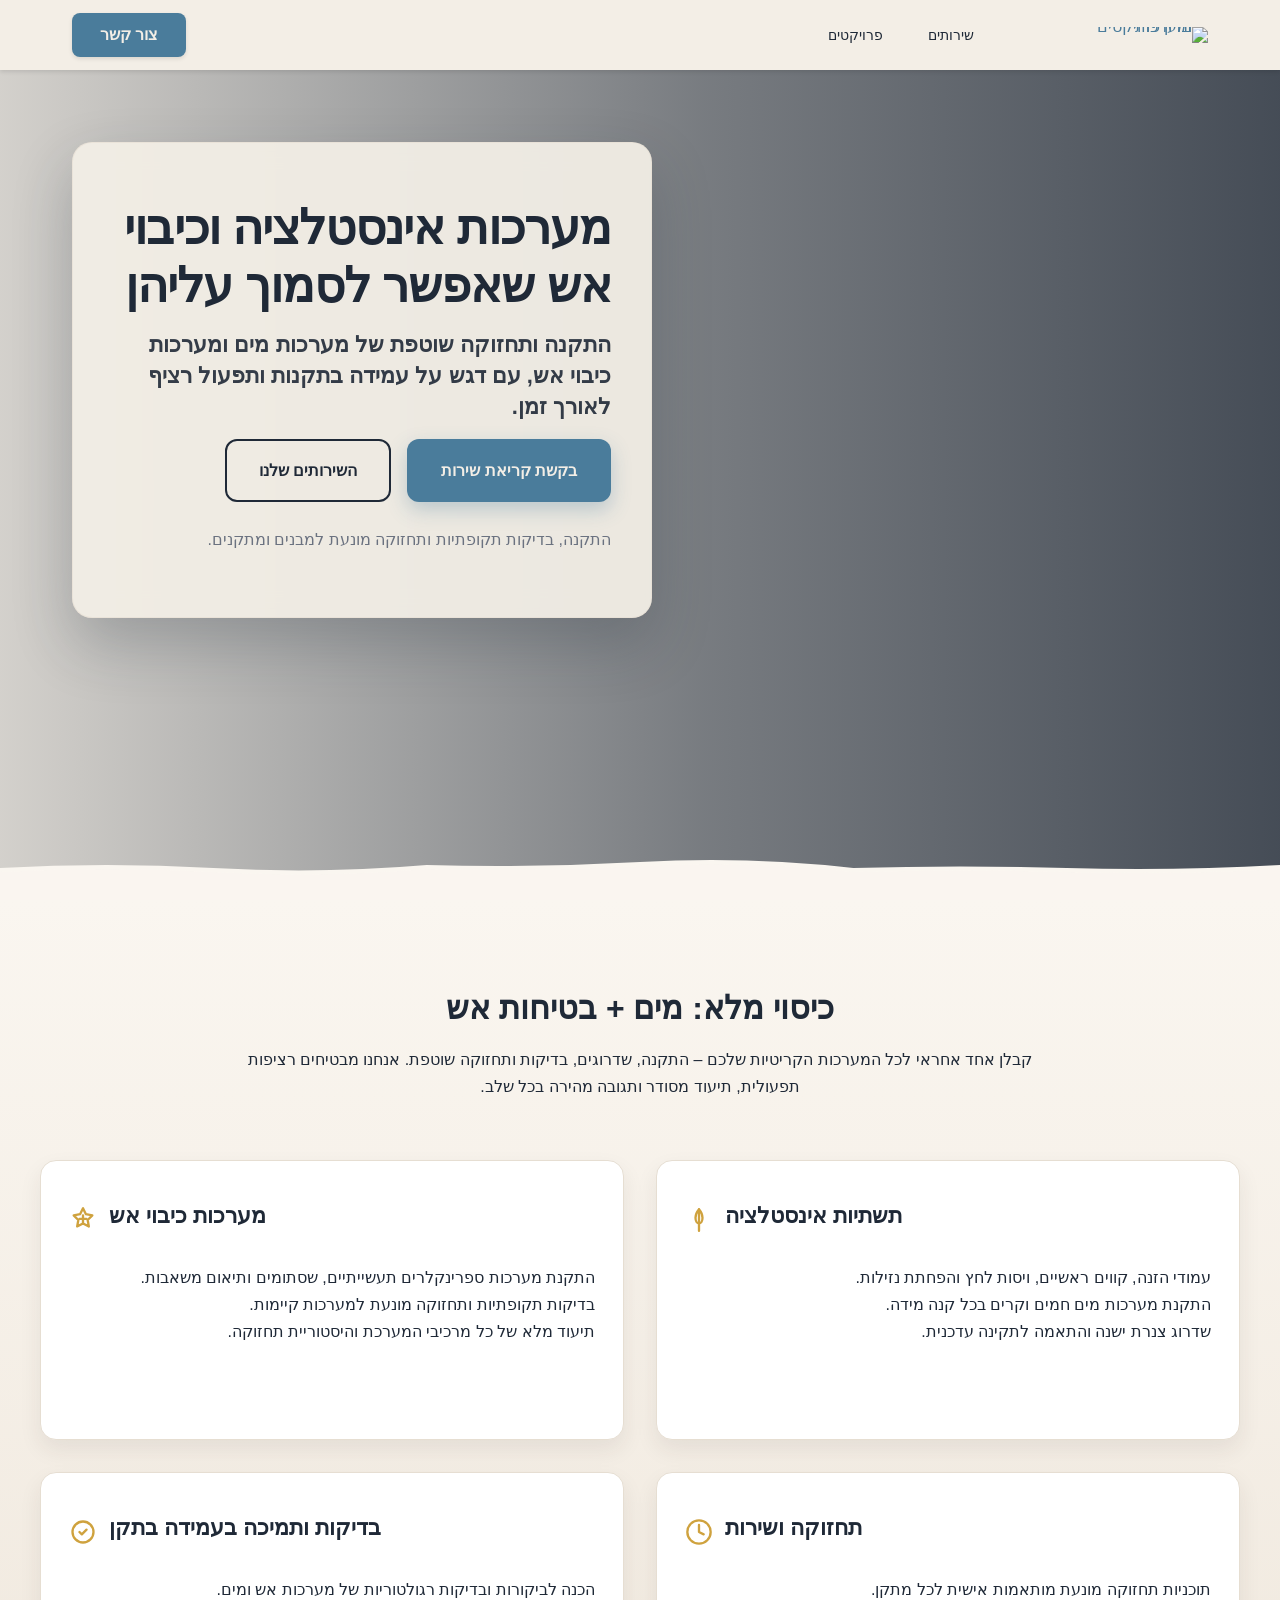
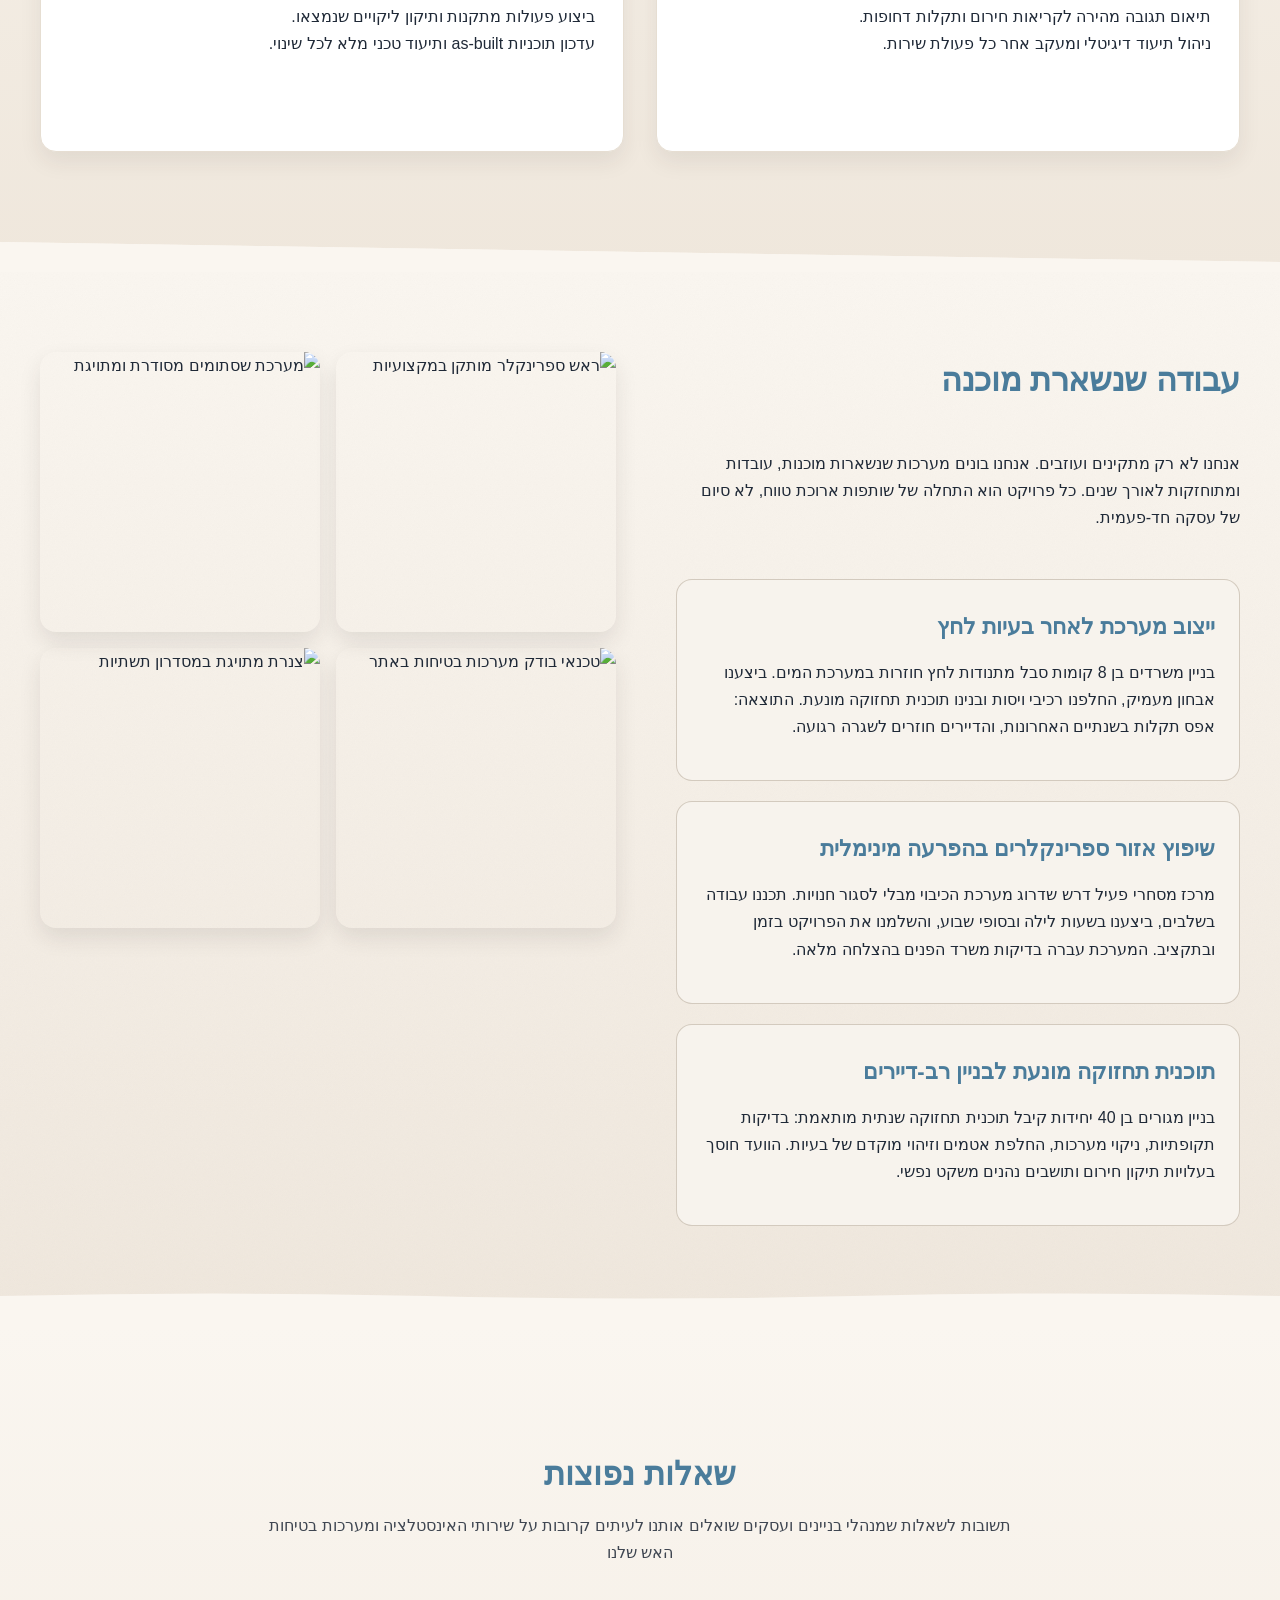
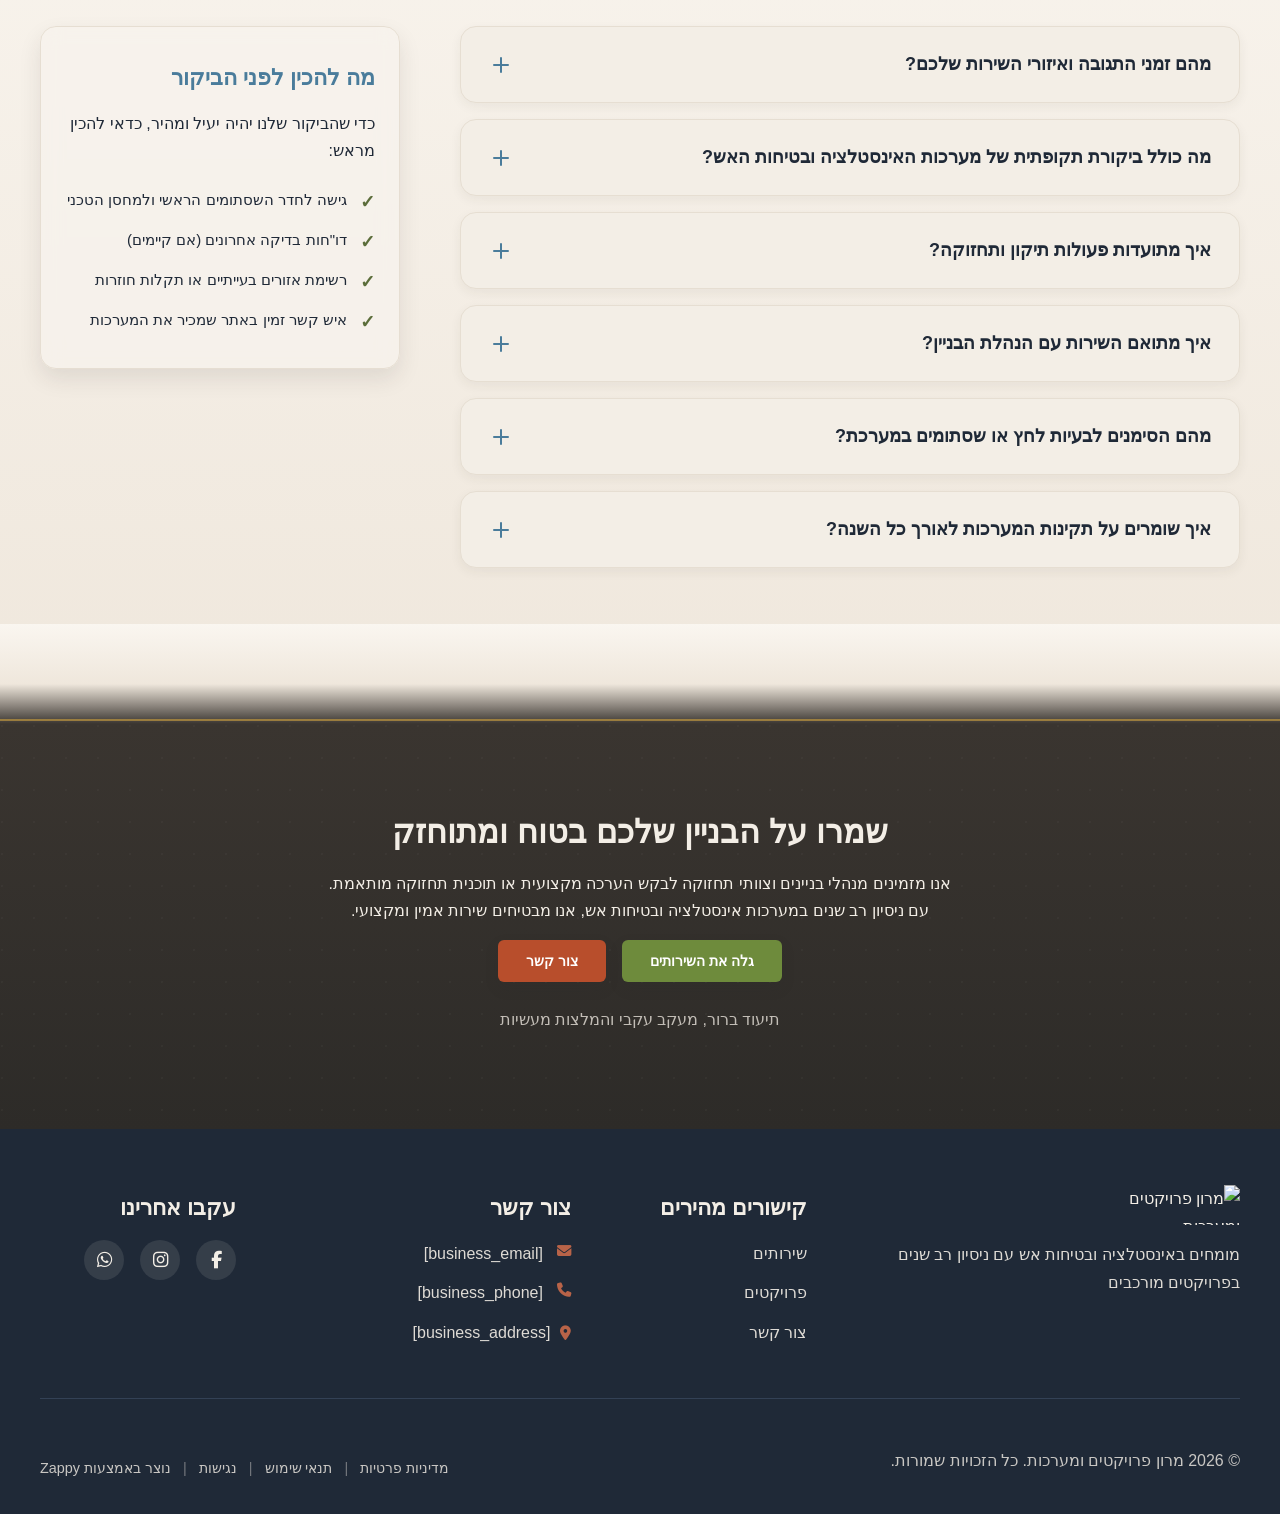
==== index.html @ 121f0a26 "Background sync: Progressive GitHub Sync" ====
<!DOCTYPE html>
<html lang="he" dir="rtl">
<head>
    <meta charset="UTF-8">
    <meta name="viewport" content="width=device-width, initial-scale=1.0">
    <meta name="robots" content="index, follow">
    <title>מערכות כיבוי אש למפעלים מתקדמות — מרון פרויקטים ומערכות</title>
    <meta name="description" content="התקנה ותחזוקה של מערכות כיבוי אש תעשייתיות ואינסטלציה מקצועית למפעלים ועסקים. פתרונות בטיחות אש מותאמים אישית עם ניסיון רב שנים בתשתיות קריטיות.">
    <meta name="keywords" content="מערכות כיבוי אש למפעלים, אינסטלציה תעשייתית ישראל, מערכות כיבוי אש, התקנת ספרינקלרים, בטיחות אש תעשייתית">
    
    <!-- Zappy Analytics -->
<script>
(function() {
  'use strict';
  
  // Configuration
  var config = {
    websiteId: '8b974622-8b8c-4fd1-a0ab-9fc183e38a20',
    apiUrl: 'https://api.zappy5.com/api/analytics/track',
    sessionDuration: 30 * 60 * 1000, // 30 minutes
    visitorDuration: 30 * 24 * 60 * 60 * 1000, // 30 days
    trackPageViews: true,
    trackClicks: true,
    trackFormSubmissions: true
  };
  
  // Generate or retrieve persistent visitor ID (30 days)
  function getVisitorId() {
    var visitorKey = 'zappy_visitor_' + config.websiteId;
    var visitor = null;
    
    try {
      visitor = localStorage.getItem(visitorKey);
      if (visitor) {
        var visitorData = JSON.parse(visitor);
        var now = Date.now();
        
        // Check if visitor ID is still valid (30 days)
        if (now - visitorData.created < config.visitorDuration) {
          // Update last seen timestamp
          visitorData.lastSeen = now;
          localStorage.setItem(visitorKey, JSON.stringify(visitorData));
          return visitorData.id;
        }
      }
    } catch (e) {
      console.warn('Zappy Analytics: LocalStorage not available');
    }
    
    // Generate new visitor ID
    var newVisitorId = 'zv_' + Date.now() + '_' + Math.random().toString(36).substr(2, 9);
    
    try {
      localStorage.setItem(visitorKey, JSON.stringify({
        id: newVisitorId,
        created: Date.now(),
        lastSeen: Date.now()
      }));
    } catch (e) {
      // Continue without local storage
    }
    
    return newVisitorId;
  }
  
  // Generate or retrieve session ID (30 minutes)
  function getSessionId() {
    var sessionKey = 'zappy_session_' + config.websiteId;
    var session = null;
    
    try {
      session = sessionStorage.getItem(sessionKey);
      if (session) {
        var sessionData = JSON.parse(session);
        var now = Date.now();
        
        // Check if session is still valid
        if (now - sessionData.timestamp < config.sessionDuration) {
          // Update timestamp
          sessionData.timestamp = now;
          sessionStorage.setItem(sessionKey, JSON.stringify(sessionData));
          return sessionData.id;
        }
      }
    } catch (e) {
      console.warn('Zappy Analytics: SessionStorage not available');
    }
    
    // Generate new session ID
    var newSessionId = 'zs_' + Date.now() + '_' + Math.random().toString(36).substr(2, 9);
    
    try {
      sessionStorage.setItem(sessionKey, JSON.stringify({
        id: newSessionId,
        timestamp: Date.now()
      }));
    } catch (e) {
      // Continue without session storage
    }
    
    return newSessionId;
  }
  
  var visitorId = getVisitorId();
  var sessionId = getSessionId();
  
  // Track an event
  function trackEvent(eventType, data) {
    data = data || {};
    
    var eventData = {
      website_id: config.websiteId,
      event_type: eventType,
      page_path: window.location.pathname,
      referrer: document.referrer || 'direct',
      visitor_id: visitorId,
      session_id: sessionId,
      metadata: data
    };
    
    // Use sendBeacon if available (better for page unload events)
    if (navigator.sendBeacon) {
      var blob = new Blob([JSON.stringify(eventData)], { type: 'application/json' });
      navigator.sendBeacon(config.apiUrl, blob);
    } else {
      // Fallback to fetch
      fetch(config.apiUrl, {
        method: 'POST',
        headers: {
          'Content-Type': 'application/json'
        },
        body: JSON.stringify(eventData),
        keepalive: true
      }).catch(function(error) {
        console.warn('Zappy Analytics: Failed to track event', error);
      });
    }
  }
  
  // Track page view
  if (config.trackPageViews) {
    trackEvent('pageview', {
      title: document.title,
      url: window.location.href
    });
  }
  
  // Track clicks on important elements
  if (config.trackClicks) {
    document.addEventListener('click', function(e) {
      var target = e.target;
      
      // Track button clicks (counted as actions)
      if (target.tagName === 'BUTTON' || target.closest('button')) {
        var button = target.tagName === 'BUTTON' ? target : target.closest('button');
        trackEvent('click', {
          element: 'button',
          text: button.textContent.trim().substring(0, 100),
          id: button.id || null,
          class: button.className || null
        });
      }
      
      // Track link clicks (navigation - not counted as actions)
      else if (target.tagName === 'A' || target.closest('a')) {
        var link = target.tagName === 'A' ? target : target.closest('a');
        trackEvent('navigation', {
          element: 'link',
          text: link.textContent.trim().substring(0, 100),
          href: link.href,
          external: link.hostname !== window.location.hostname
        });
      }
    }, true);
  }
  
  // Track form submissions
  if (config.trackFormSubmissions) {
    document.addEventListener('submit', function(e) {
      var form = e.target;
      
      trackEvent('form_submit', {
        form_id: form.id || null,
        form_name: form.name || null,
        form_action: form.action || null,
        form_method: form.method || 'GET'
      });
    }, true);
  }
  
  // Track time on page (send on page unload)
  var pageLoadTime = Date.now();
  
  window.addEventListener('beforeunload', function() {
    var timeOnPage = Math.floor((Date.now() - pageLoadTime) / 1000); // in seconds
    
    trackEvent('page_unload', {
      time_on_page: timeOnPage,
      page_path: window.location.pathname
    });
  });
  
  // Expose tracking function globally for custom events
  window.zappyAnalytics = {
    track: trackEvent,
    getVisitorId: function() { return visitorId; },
    getSessionId: function() { return sessionId; }
  };
  
})();
</script>
<!-- End Zappy Analytics -->
    <meta property="og:title" content="מערכות כיבוי אש למפעלים מתקדמות — מרון פרויקטים ומערכות">
  <meta property="og:description" content="התקנה ותחזוקה של מערכות כיבוי אש תעשייתיות ואינסטלציה מקצועית למפעלים ועסקים. פתרונות בטיחות אש מותאמים אישית עם ניסיון רב שנים בתשתיות קריטיות.">
  <meta property="og:type" content="website">
  <meta property="og:locale" content="he_IL">
  
  <meta name="twitter:card" content="summary_large_image">
  <meta name="twitter:title" content="מערכות כיבוי אש למפעלים מתקדמות — מרון פרויקטים ומערכות">
  <meta name="twitter:description" content="התקנה ותחזוקה של מערכות כיבוי אש תעשייתיות ואינסטלציה מקצועית למפעלים ועסקים. פתרונות בטיחות אש מותאמים אישית עם ניסיון רב שנים בתשתיות קריטיות.">
  
  <link rel="stylesheet" href="https://cdnjs.cloudflare.com/ajax/libs/font-awesome/6.4.0/css/all.min.css">

    <!-- Favicons -->
    <link rel="icon" type="image/x-icon" href="/assets/favicon.ico">
    <link rel="icon" type="image/png" sizes="16x16" href="/assets/favicon-16x16.png">
    <link rel="icon" type="image/png" sizes="32x32" href="/assets/favicon-32x32.png">
    <link rel="icon" type="image/png" sizes="48x48" href="/assets/favicon-48x48.png">
    <link rel="icon" type="image/png" sizes="192x192" href="/assets/favicon-192x192.png">
    <link rel="icon" type="image/png" sizes="512x512" href="/assets/favicon-512x512.png">
    <link rel="apple-touch-icon" href="/assets/apple-touch-icon.png">
    <!-- Cookie Consent -->
    <link rel="stylesheet" href="https://cdn.jsdelivr.net/npm/vanilla-cookieconsent@3/dist/cookieconsent.css">
    <script src="https://cdn.jsdelivr.net/npm/vanilla-cookieconsent@3/dist/cookieconsent.umd.js"></script>
    <!-- Mickidum Accessibility Toolbar -->
    <script src="https://cdn.jsdelivr.net/gh/mickidum/acc_toolbar/acctoolbar/acctoolbar.min.js"></script>
    <link rel="stylesheet" href="/styles.css">

    <style id="zappy-dropdown-submenu-styles">
      /* ========== DESKTOP DROPDOWN SUBMENU STYLES ========== */
      /* Base styles for dropdown submenus - parent must be positioned */
      .nav-menu li:has(.sub-menu), nav li:has(.sub-menu), .navbar li:has(.sub-menu), #navMenu li:has(.sub-menu) { position: relative; }
      /* Submenu base - hidden by default */
      .nav-menu .sub-menu, nav .sub-menu, .navbar .sub-menu, #navMenu .sub-menu { display: block !important; position: absolute !important; top: 100%; left: 0; min-width: 220px; background: white; border-radius: 8px; box-shadow: 0 8px 25px rgba(0,0,0,0.15); padding: 8px 0; opacity: 0; visibility: hidden; transform: translateY(10px); transition: all 0.3s ease; z-index: 1000; list-style: none; pointer-events: none; }
      /* CRITICAL: Desktop hover styles to show dropdown */
      .nav-menu li:hover > .sub-menu, nav li:hover > .sub-menu, .navbar li:hover > .sub-menu, #navMenu li:hover > .sub-menu { opacity: 1 !important; visibility: visible !important; transform: translateY(0) !important; pointer-events: auto !important; }
      /* Submenu item styling */
      .sub-menu li { list-style: none; margin: 0; padding: 0; }
      .sub-menu a { display: block !important; padding: 10px 16px !important; color: #333 !important; font-weight: 500; text-decoration: none; white-space: nowrap; transition: background-color 0.2s; }
      .sub-menu a:hover { background-color: #f5f5f5; }
      /* RTL (Hebrew/Arabic) dropdown positioning */
      [dir="rtl"] .nav-menu .sub-menu, [dir="rtl"] nav .sub-menu, [dir="rtl"] .navbar .sub-menu, html[lang="he"] .nav-menu .sub-menu, html[lang="he"] nav .sub-menu, html[lang="he"] .navbar .sub-menu, html[lang="ar"] .nav-menu .sub-menu, html[lang="ar"] nav .sub-menu, html[lang="ar"] .navbar .sub-menu { left: auto !important; right: 0 !important; }
      /* Hide empty dropdown menus */
      .sub-menu:empty, .sub-menu:not(:has(li:not(.zappy-hidden-menu-item))), .sub-menu:not(:has(li)) { display: none !important; opacity: 0 !important; visibility: hidden !important; pointer-events: none !important; }
      /* Desktop: show submenu on Menu Group hover */
      li:has(.menu-group-title):hover > .sub-menu { opacity: 1 !important; visibility: visible !important; transform: translateY(0) !important; pointer-events: auto !important; }
      /* Menu Group title styling */
      .nav-menu > li > .menu-group-title, #navMenu > li > .menu-group-title { display: inline-block; padding: 0.5rem 1rem; cursor: default; user-select: none; }
      
      /* ========== MOBILE SUBMENU STYLES ========== */
      @media (max-width: 768px) {
        .nav-menu .sub-menu, nav .sub-menu, .navbar .sub-menu, #navMenu .sub-menu { position: static !important; transform: none !important; box-shadow: none !important; background: transparent !important; max-height: 0; overflow: hidden; opacity: 0; visibility: hidden; transition: max-height 0.3s ease, opacity 0.3s ease; padding: 0 !important; border-radius: 0 !important; }
        .sub-menu.mobile-expanded { max-height: 500px !important; opacity: 1 !important; visibility: visible !important; padding: 8px 0 8px 16px !important; }
        [dir="rtl"] .sub-menu.mobile-expanded, html[lang="he"] .sub-menu.mobile-expanded { padding: 8px 16px 8px 0 !important; }
        /* Disable hover behavior on mobile */
        .nav-menu li:hover > .sub-menu, nav li:hover > .sub-menu, .navbar li:hover > .sub-menu, #navMenu li:hover > .sub-menu { opacity: 0; visibility: hidden; pointer-events: none; }
        .nav-menu li > .sub-menu.mobile-expanded, nav li > .sub-menu.mobile-expanded, .navbar li > .sub-menu.mobile-expanded, #navMenu li > .sub-menu.mobile-expanded { opacity: 1 !important; visibility: visible !important; pointer-events: auto !important; }
        .nav-menu li:has(.sub-menu), nav li:has(.sub-menu), .navbar li:has(.sub-menu), #navMenu li:has(.sub-menu) { display: flex !important; flex-wrap: wrap !important; align-items: center !important; position: relative !important; min-height: 44px !important; }
        .nav-menu li:has(.sub-menu) > a, nav li:has(.sub-menu) > a, .navbar li:has(.sub-menu) > a, #navMenu li:has(.sub-menu) > a { flex: 1 !important; min-width: 0 !important; }
        .nav-menu li:has(.sub-menu) > .menu-group-title, nav li:has(.sub-menu) > .menu-group-title, .navbar li:has(.sub-menu) > .menu-group-title, #navMenu li:has(.sub-menu) > .menu-group-title { flex: 1 !important; min-width: 0 !important; padding: 0 !important; line-height: inherit !important; }
        .nav-menu li:has(.sub-menu) > .sub-menu, nav li:has(.sub-menu) > .sub-menu, .navbar li:has(.sub-menu) > .sub-menu, #navMenu li:has(.sub-menu) > .sub-menu { flex-basis: 100% !important; width: 100% !important; }
        .nav-menu li:has(.sub-menu) > a [class*="chevron"], .nav-menu li:has(.sub-menu) > a [class*="arrow"], .nav-menu li:has(.sub-menu) > a .fa-chevron-down, .nav-menu li:has(.sub-menu) > a .fa-angle-down, nav li:has(.sub-menu) > a [class*="chevron"], nav li:has(.sub-menu) > a [class*="arrow"], #navMenu li:has(.sub-menu) > a [class*="chevron"], #navMenu li:has(.sub-menu) > a [class*="arrow"] { display: none !important; visibility: hidden !important; }
        .mobile-submenu-toggle { display: flex !important; align-items: center !important; justify-content: center !important; width: 44px !important; height: auto !important; background: transparent !important; border: none !important; cursor: pointer !important; color: var(--text-dark) !important; position: static !important; flex-shrink: 0 !important; align-self: stretch !important; z-index: 2 !important; padding: 0 !important; margin: 0 !important; }
        .mobile-submenu-toggle::after { content: '' !important; width: 0 !important; height: 0 !important; border-left: 6px solid transparent !important; border-right: 6px solid transparent !important; border-top: 7px solid currentColor !important; transition: transform 0.3s ease !important; }
        .mobile-submenu-toggle.expanded::after { transform: rotate(180deg) !important; }
        .sub-menu a { padding: 10px 0 !important; display: block !important; color: var(--text-dark) !important; }
        .navbar .sub-menu li a, nav.navbar .sub-menu li a, .zappy-products-dropdown .sub-menu a { color: var(--text-dark) !important; }
      }
      @media (min-width: 769px) { .mobile-submenu-toggle { display: none !important; } }
    </style>

    <style id="zappy-widget-visibility">
      #mic-access-tool-general-button, .mic-access-tool-general-button,
      #mic-init-access-tool .mic-access-tool-general-button, #mic-init-access-tool #mic-access-tool-general-button,
      ._access-icon, #mic-access-tool-box, .mic-access-tool-box,
      #mic-init-access-tool #mic-access-tool-box, div[id*="mic-access-tool-box"], ._access-menu {
        display: none !important; visibility: hidden !important; opacity: 0 !important; pointer-events: none !important;
      }
    </style>
</head>
<body>

  <nav class="navbar" dir="rtl">
  <button class="mobile-toggle" id="mobileToggle" aria-label="Menu">
    <svg class="hamburger-icon" width="24" height="24" viewbox="0 0 24 24" fill="none">
      <path d="M3 12h18M3 6h18M3 18h18" stroke="currentColor" stroke-width="2" stroke-linecap="round"></path>
    </svg>
    <svg class="close-icon" width="24" height="24" viewbox="0 0 24 24" fill="none" style="display:none;">
      <path d="M18 6L6 18M6 6l12 12" stroke="currentColor" stroke-width="2" stroke-linecap="round"></path>
    </svg>
  </button>
  
  <button class="phone-header-btn" aria-label="Call">
    <svg width="20" height="20" viewbox="0 0 24 24" fill="currentColor">
      <path d="M22 16.92v3a2 2 0 0 1-2.18 2 19.79 19.79 0 0 1-8.63-3.07 19.5 19.5 0 0 1-6-6 19.79 19.79 0 0 1-3.07-8.67A2 2 0 0 1 4.11 2h3a2 2 0 0 1 2 1.72 12.84 12.84 0 0 0 .7 2.81 2 2 0 0 1-.45 2.11L8.09 9.91a16 16 0 0 0 6 6l1.27-1.27a2 2 0 0 1 2.11-.45 12.84 12.84 0 0 0 2.81.7A2 2 0 0 1 22 16.92z"></path>
    </svg>
  </button>
  
  <div class="nav-container">
    <div class="nav-brand">
      <a href="/" class="logo-link">
        <img src="/assets/business-logo.webp" alt="מרון פרויקטים ומערכות" class="logo">
      </a>
    </div>
    
    <ul class="nav-menu" id="navMenu"><li><a href="/services">שירותים</a></li><li><a href="/projects">פרויקטים</a></li></ul>
    
    <div class="nav-cta-container">
      <a href="/contact" class="nav-cta-btn">צור קשר</a>
    </div>
  </div>
</nav>
  
  <main>
    <section class="index-hero-section" data-layout-spec="בית-hero" data-hero-type="fullscreen-scrim">
  <div class="index-hero-section__bg-wrapper">
    <img data-hero-bg="true" data-placeholder="index-hero-bg" data-context="Professional Israeli plumber or fire safety technician in work uniform inspecting a clean, modern sprinkler manifold valve assembly mounted on a wall in a well-lit building utility room. The technician is focused on checking the brass valves and pressure gauges. The environment is tidy with white walls, organized pipes, and warm ambient lighting. The scene conveys professionalism, safety compliance, and technical expertise in plumbing and fire suppression systems." width="1920" height="1080" src="/assets/site-index-hero-bg.webp" alt="טכנאי מערכות כיבוי אש בודק מערכת ספרינקלרים" class="index-hero-section__bg-image" data-preserve-bg="0">
  </div>
  <div class="index-hero-section__scrim" aria-hidden="true"></div>
  <div class="index-hero-section__content">
    <div class="index-hero-section__overlay-card">
      <h1 class="index-hero-section__headline">מערכות אינסטלציה וכיבוי אש שאפשר לסמוך עליהן</h1>
      <h3 class="index-hero-section__subtitle">התקנה ותחזוקה שוטפת של מערכות מים ומערכות כיבוי אש, עם דגש על עמידה בתקנות ותפעול רציף לאורך זמן.</h3>
      <div class="index-hero-section__cta-row">
        <a href="/contact" class="index-hero-section__btn index-hero-section__btn--primary">בקשת קריאת שירות</a>
        <a href="/services" class="index-hero-section__btn index-hero-section__btn--secondary">השירותים שלנו</a>
      </div>
      <p class="index-hero-section__trust-line">התקנה, בדיקות תקופתיות ותחזוקה מונעת למבנים ומתקנים.</p>
    </div>
  </div>
  <div class="index-hero-section__divider-wrapper">
    <svg data-no-icon-edit="true" aria-hidden="true" viewbox="0 0 1200 80" preserveaspectratio="none" xmlns="http://www.w3.org/2000/svg">
      <defs>
        <linearGradient id="index-hero-wave-gradient" x1="0%" y1="0%" x2="0%" y2="100%">
          <stop offset="0%" style="stop-color:var(--bg-light);stop-opacity:1"></stop>
          <stop offset="100%" style="stop-color:var(--bg-light);stop-opacity:0.95"></stop>
        </linearGradient>
      </defs>
      <path d="M0,80 L0,48 Q100,42 200,48 T400,45 Q500,48 600,42 T800,48 Q900,45 1000,48 T1200,45 L1200,80 Z" fill="#FAF6F0"></path>
      <path d="M0,80 L0,52 Q100,46 200,52 T400,49 Q500,52 600,46 T800,52 Q900,49 1000,52 T1200,49 L1200,80 Z" fill="#FAF6F0" opacity="0.6"></path>
    </svg>
  </div>
</section>

<section class="index-services-section" data-layout-spec="בית-services">
  <div class="index-services-container">
    <div class="index-services-intro">
      <h2>כיסוי מלא: מים + בטיחות אש</h2>
      <p>קבלן אחד אחראי לכל המערכות הקריטיות שלכם – התקנה, שדרוגים, בדיקות ותחזוקה שוטפת. אנחנו מבטיחים רציפות תפעולית, תיעוד מסודר ותגובה מהירה בכל שלב.</p>
    </div>
    <div class="index-services-grid">
      <div class="index-services-card">
        <div class="index-services-card-header">
          <svg data-element-type="icon" data-icon-type="svg" class="index-services-card-icon" viewbox="0 0 24 24" fill="none" xmlns="http://www.w3.org/2000/svg">
            <path d="M12 2.69L12 21.31M12 2.69C10.5 4.5 9 7 9 10C9 13 10.34 15 12 15C13.66 15 15 13 15 10C15 7 13.5 4.5 12 2.69Z" stroke="currentColor" stroke-width="2" stroke-linecap="round" stroke-linejoin="round"></path>
          </svg>
          <h3>תשתיות אינסטלציה</h3>
        </div>
        <p>עמודי הזנה, קווים ראשיים, ויסות לחץ והפחתת נזילות.<br>התקנת מערכות מים חמים וקרים בכל קנה מידה.<br>שדרוג צנרת ישנה והתאמה לתקינה עדכנית.</p>
      </div>
      <div class="index-services-card">
        <div class="index-services-card-header">
          <svg data-element-type="icon" data-icon-type="svg" class="index-services-card-icon" viewbox="0 0 24 24" fill="none" xmlns="http://www.w3.org/2000/svg">
            <path d="M12 2L9.5 7L4 8L8 12L7 17.5L12 15L17 17.5L16 12L20 8L14.5 7L12 2Z" stroke="currentColor" stroke-width="2" stroke-linecap="round" stroke-linejoin="round"></path>
            <path d="M12 8V15M9 11L15 11" stroke="currentColor" stroke-width="2" stroke-linecap="round"></path>
          </svg>
          <h3>מערכות כיבוי אש</h3>
        </div>
        <p>התקנת מערכות ספרינקלרים תעשייתיים, שסתומים ותיאום משאבות.<br>בדיקות תקופתיות ותחזוקה מונעת למערכות קיימות.<br>תיעוד מלא של כל מרכיבי המערכת והיסטוריית תחזוקה.</p>
      </div>
      <div class="index-services-card">
        <div class="index-services-card-header">
          <svg data-element-type="icon" data-icon-type="svg" class="index-services-card-icon" viewbox="0 0 24 24" fill="none" xmlns="http://www.w3.org/2000/svg">
            <path d="M12 6V12L16 14M22 12C22 17.523 17.523 22 12 22C6.477 22 2 17.523 2 12C2 6.477 6.477 2 12 2C17.523 2 22 6.477 22 12Z" stroke="currentColor" stroke-width="2" stroke-linecap="round" stroke-linejoin="round"></path>
          </svg>
          <h3>תחזוקה ושירות</h3>
        </div>
        <p>תוכניות תחזוקה מונעת מותאמות אישית לכל מתקן.<br>תיאום תגובה מהירה לקריאות חירום ותקלות דחופות.<br>ניהול תיעוד דיגיטלי ומעקב אחר כל פעולת שירות.</p>
      </div>
      <div class="index-services-card">
        <div class="index-services-card-header">
          <svg data-element-type="icon" data-icon-type="svg" class="index-services-card-icon" viewbox="0 0 24 24" fill="none" xmlns="http://www.w3.org/2000/svg">
            <path d="M9 12L11 14L15 10M21 12C21 16.971 16.971 21 12 21C7.029 21 3 16.971 3 12C3 7.029 7.029 3 12 3C16.971 3 21 7.029 21 12Z" stroke="currentColor" stroke-width="2" stroke-linecap="round" stroke-linejoin="round"></path>
          </svg>
          <h3>בדיקות ותמיכה בעמידה בתקן</h3>
        </div>
        <p>הכנה לביקורות ובדיקות רגולטוריות של מערכות אש ומים.<br>ביצוע פעולות מתקנות ותיקון ליקויים שנמצאו.<br>עדכון תוכניות as-built ותיעוד טכני מלא לכל שינוי.</p>
      </div>
    </div>
  </div>
  <div class="index-services-divider-wrapper">
    <svg data-no-icon-edit="true" aria-hidden="true" viewbox="0 0 1200 60" preserveaspectratio="none" xmlns="http://www.w3.org/2000/svg">
      <defs>
        <pattern id="dotted-grain-services" x="0" y="0" width="4" height="4" patternunits="userSpaceOnUse">
          <circle cx="2" cy="2" r="0.5" fill="rgba(226,216,203,0.4)"></circle>
        </pattern>
      </defs>
      <path d="M0,60 L0,30 L1200,50 L1200,60 Z" fill="#FAF6F0"></path>
      <path d="M0,60 L0,30 L1200,50 L1200,60 Z" fill="#FAF6F0"></path>
    </svg>
  </div>
</section>

<section class="index-case-studies-section" data-layout-spec="בית-case-studies">
  <div class="index-case-studies-container">
    <div class="index-case-studies-content">
      <h2>עבודה שנשארת מוכנה</h2>
      <p class="index-case-studies-intro">אנחנו לא רק מתקינים ועוזבים. אנחנו בונים מערכות שנשארות מוכנות, עובדות ומתוחזקות לאורך שנים. כל פרויקט הוא התחלה של שותפות ארוכת טווח, לא סיום של עסקה חד-פעמית.</p>
      
      <div class="index-case-studies-snapshots">
        <div class="index-case-studies-snapshot-card">
          <h3>ייצוב מערכת לאחר בעיות לחץ</h3>
          <p>בניין משרדים בן 8 קומות סבל מתנודות לחץ חוזרות במערכת המים. ביצענו אבחון מעמיק, החלפנו רכיבי ויסות ובנינו תוכנית תחזוקה מונעת. התוצאה: אפס תקלות בשנתיים האחרונות, והדיירים חוזרים לשגרה רגועה.</p>
        </div>
        
        <div class="index-case-studies-snapshot-card">
          <h3>שיפוץ אזור ספרינקלרים בהפרעה מינימלית</h3>
          <p>מרכז מסחרי פעיל דרש שדרוג מערכת הכיבוי מבלי לסגור חנויות. תכננו עבודה בשלבים, ביצענו בשעות לילה ובסופי שבוע, והשלמנו את הפרויקט בזמן ובתקציב. המערכת עברה בדיקות משרד הפנים בהצלחה מלאה.</p>
        </div>
        
        <div class="index-case-studies-snapshot-card">
          <h3>תוכנית תחזוקה מונעת לבניין רב-דיירים</h3>
          <p>בניין מגורים בן 40 יחידות קיבל תוכנית תחזוקה שנתית מותאמת: בדיקות תקופתיות, ניקוי מערכות, החלפת אטמים וזיהוי מוקדם של בעיות. הוועד חוסך בעלויות תיקון חירום ותושבים נהנים משקט נפשי.</p>
        </div>
      </div>
    </div>
    
    <div class="index-case-studies-imagery">
      <div class="index-case-studies-image-grid">
        <img data-placeholder="index-case-studies-image-1" data-context="Close-up of a professional fire sprinkler head installed in a commercial ceiling, showing clean installation with proper spacing and modern chrome finish, well-lit with natural light, technical photography style" width="280" height="280" src="/assets/site-index-case-studies-image-1.webp" alt="ראש ספרינקלר מותקן במקצועיות">
        
        <img data-placeholder="index-case-studies-image-2" data-context="Clean and organized plumbing valve set with pressure gauges and copper pipes in a utility room, labeled pipes, professional installation, warm lighting, industrial photography" width="280" height="280" src="/assets/site-index-case-studies-image-2.webp" alt="מערכת שסתומים מסודרת ומתויגת">
        
        <img data-placeholder="index-case-studies-image-3" data-context="Professional plumber or technician in work uniform checking fire safety equipment on-site, wearing safety vest, holding clipboard, commercial building background, natural daylight" width="280" height="280" src="/assets/site-index-case-studies-image-3.webp" alt="טכנאי בודק מערכות בטיחות באתר">
        
        <img data-placeholder="index-case-studies-image-4" data-context="Labeled copper and PVC pipes running along a utility corridor ceiling, color-coded tags, organized cable management, clean industrial environment, professional plumbing installation" width="280" height="280" src="/assets/site-index-case-studies-image-4.webp" alt="צנרת מתויגת במסדרון תשתיות">
      </div>
    </div>
  </div>
  
  <div class="index-case-studies-divider-wrapper">
    <svg data-no-icon-edit="true" aria-hidden="true" viewbox="0 0 1200 80" preserveaspectratio="none" xmlns="http://www.w3.org/2000/svg">
      <path d="M0,80 L0,50 Q200,45 400,50 T800,50 Q1000,45 1200,50 L1200,80 Z" fill="#FAF6F0"></path>
    </svg>
  </div>
</section>

<section class="index-faq-section" data-layout-spec="בית-faq">
  <div class="index-faq-section__container">
    <div class="index-faq-section__header">
      <h2>שאלות נפוצות</h2>
      <p>תשובות לשאלות שמנהלי בניינים ועסקים שואלים אותנו לעיתים קרובות על שירותי האינסטלציה ומערכות בטיחות האש שלנו</p>
    </div>

    <div class="index-faq-section__content-wrapper">
      <div class="index-faq-section__accordion-container">
        <div class="index-faq-section__accordion-item">
          <button class="index-faq-section__accordion-trigger" aria-expanded="false">
            <span class="index-faq-section__question">מהם זמני התגובה ואיזורי השירות שלכם?</span>
            <svg class="index-faq-section__icon" data-element-type="icon" data-icon-type="svg" width="24" height="24" viewbox="0 0 24 24" fill="none" xmlns="http://www.w3.org/2000/svg">
              <path d="M12 5v14M5 12h14" stroke="currentColor" stroke-width="2" stroke-linecap="round"></path>
            </svg>
          </button>
          <div class="index-faq-section__accordion-content">
            <p>אנחנו מספקים שירות מהיר באזור המרכז והשפלה, עם זמן תגובה של עד 4 שעות במקרי חירום. לשירותי תחזוקה שוטפת אנחנו מתאמים מראש ומגיעים בזמן המדויק שנקבע. השירות שלנו זמין 24/7 למצבי חירום קריטיים.</p>
          </div>
        </div>

        <div class="index-faq-section__accordion-item">
          <button class="index-faq-section__accordion-trigger" aria-expanded="false">
            <span class="index-faq-section__question">מה כולל ביקורת תקופתית של מערכות האינסטלציה ובטיחות האש?</span>
            <svg class="index-faq-section__icon" data-element-type="icon" data-icon-type="svg" width="24" height="24" viewbox="0 0 24 24" fill="none" xmlns="http://www.w3.org/2000/svg">
              <path d="M12 5v14M5 12h14" stroke="currentColor" stroke-width="2" stroke-linecap="round"></path>
            </svg>
          </button>
          <div class="index-faq-section__accordion-content">
            <p>הביקורת התקופתית שלנו כוללת בדיקה מקיפה של כל רכיבי המערכת: בדיקת לחצים ואיטום, בדיקת שסתומים ומשאבות, בדיקת מערכות גילוי עשן וספרינקלרים, וודוא תקינות חיבורים חשמליים. אנחנו גם בודקים את מערכות הניקוז ומזהים בעיות פוטנציאליות לפני שהן הופכות לתקלות רציניות.</p>
          </div>
        </div>

        <div class="index-faq-section__accordion-item">
          <button class="index-faq-section__accordion-trigger" aria-expanded="false">
            <span class="index-faq-section__question">איך מתועדות פעולות תיקון ותחזוקה?</span>
            <svg class="index-faq-section__icon" data-element-type="icon" data-icon-type="svg" width="24" height="24" viewbox="0 0 24 24" fill="none" xmlns="http://www.w3.org/2000/svg">
              <path d="M12 5v14M5 12h14" stroke="currentColor" stroke-width="2" stroke-linecap="round"></path>
            </svg>
          </button>
          <div class="index-faq-section__accordion-content">
            <p>כל פעולה מתועדת בדו"ח מפורט שכולל תיאור הבעיה, הפעולות שבוצעו, חלקים שהוחלפו, ותמונות לפני ואחרי. אתם מקבלים העתק דיגיטלי של הדו"ח באותו יום, והמסמכים נשמרים גם במערכת שלנו לצורך מעקב היסטורי. זה חשוב במיוחד לעמידה בתקנות ובדיקות ביטוח.</p>
          </div>
        </div>

        <div class="index-faq-section__accordion-item">
          <button class="index-faq-section__accordion-trigger" aria-expanded="false">
            <span class="index-faq-section__question">איך מתואם השירות עם הנהלת הבניין?</span>
            <svg class="index-faq-section__icon" data-element-type="icon" data-icon-type="svg" width="24" height="24" viewbox="0 0 24 24" fill="none" xmlns="http://www.w3.org/2000/svg">
              <path d="M12 5v14M5 12h14" stroke="currentColor" stroke-width="2" stroke-linecap="round"></path>
            </svg>
          </button>
          <div class="index-faq-section__accordion-content">
            <p>אנחנו עובדים בשיתוף פעולה הדוק עם מנהלי הבניינים ומתאמים כל ביקור מראש. לפני עבודות תחזוקה אנחנו שולחים הודעה מוקדמת, ובסיום העבודה אנחנו מוודאים שהכל תקין ומסודר. במקרה של תקלה דחופה אנחנו מעדכנים בזמן אמת ומסבירים את הפעולות הנדרשות.</p>
          </div>
        </div>

        <div class="index-faq-section__accordion-item">
          <button class="index-faq-section__accordion-trigger" aria-expanded="false">
            <span class="index-faq-section__question">מהם הסימנים לבעיות לחץ או שסתומים במערכת?</span>
            <svg class="index-faq-section__icon" data-element-type="icon" data-icon-type="svg" width="24" height="24" viewbox="0 0 24 24" fill="none" xmlns="http://www.w3.org/2000/svg">
              <path d="M12 5v14M5 12h14" stroke="currentColor" stroke-width="2" stroke-linecap="round"></path>
            </svg>
          </button>
          <div class="index-faq-section__accordion-content">
            <p>סימנים מרכזיים כוללים: לחץ מים חלש או משתנה בברזים, רעשים יוצאי דופן בצנרת, טפטוף מתמיד מברזים, כתמי רטיבות בקירות או תקרות, ועליית חשבון מים פתאומית. אם אתם מזהים אחד מהסימנים האלה, כדאי לפנות אלינו מיד לבדיקה מקצועית.</p>
          </div>
        </div>

        <div class="index-faq-section__accordion-item">
          <button class="index-faq-section__accordion-trigger" aria-expanded="false">
            <span class="index-faq-section__question">איך שומרים על תקינות המערכות לאורך כל השנה?</span>
            <svg class="index-faq-section__icon" data-element-type="icon" data-icon-type="svg" width="24" height="24" viewbox="0 0 24 24" fill="none" xmlns="http://www.w3.org/2000/svg">
              <path d="M12 5v14M5 12h14" stroke="currentColor" stroke-width="2" stroke-linecap="round"></path>
            </svg>
          </button>
          <div class="index-faq-section__accordion-content">
            <p>אנחנו ממליצים על תוכנית תחזוקה מונעת שכוללת ביקורות רבעוניות, ניקוי מערכות ניקוז לפני החורף, בדיקת מערכות כיבוי אש פעמיים בשנה, והחלפת רכיבים בלאי לפי לוח זמנים. התוכנית הזו מבטיחה עמידה בתקנות, מונעת תקלות יקרות, ומאריכה את חיי המערכות.</p>
          </div>
        </div>
      </div>

      <aside class="index-faq-section__side-note">
        <h3>מה להכין לפני הביקור</h3>
        <p>כדי שהביקור שלנו יהיה יעיל ומהיר, כדאי להכין מראש:</p>
        <ul>
          <li>גישה לחדר השסתומים הראשי ולמחסן הטכני</li>
          <li>דו"חות בדיקה אחרונים (אם קיימים)</li>
          <li>רשימת אזורים בעייתיים או תקלות חוזרות</li>
          <li>איש קשר זמין באתר שמכיר את המערכות</li>
        </ul>
      </aside>
    </div>
  </div>

  <div class="index-faq-section__divider-wrapper">
    <svg data-no-icon-edit="true" aria-hidden="true" viewbox="0 0 1200 100" preserveaspectratio="none" xmlns="http://www.w3.org/2000/svg">
      <defs>
        <linearGradient id="faq-divider-gradient" x1="0%" y1="0%" x2="0%" y2="100%">
          <stop offset="0%" style="stop-color:#FAF6F0;stop-opacity:1"></stop>
          <stop offset="60%" style="stop-color:#EFE7DC;stop-opacity:1"></stop>
          <stop offset="100%" style="stop-color:#3A3530;stop-opacity:1"></stop>
        </linearGradient>
      </defs>
      <rect x="0" y="0" width="1200" height="100" fill="url(#faq-divider-gradient)"></rect>
      <line x1="0" y1="96" x2="1200" y2="96" stroke="#CFA23E" stroke-width="2" opacity="0.6"></line>
    </svg>
  </div>
</section>

<section class="index-cta-section" data-layout-spec="בית-cta">
  <div class="index-cta-container">
    <h2 class="index-cta-heading">שמרו על הבניין שלכם בטוח ומתוחזק</h2>
    <p class="index-cta-description">אנו מזמינים מנהלי בניינים וצוותי תחזוקה לבקש הערכה מקצועית או תוכנית תחזוקה מותאמת. עם ניסיון רב שנים במערכות אינסטלציה ובטיחות אש, אנו מבטיחים שירות אמין ומקצועי.</p>
    <div class="index-cta-buttons">
      <a href="/contact" class="btn-primary index-cta-btn-primary">צור קשר</a>
      <a href="/services" class="btn-secondary index-cta-btn-secondary">גלה את השירותים</a>
    </div>
    <p class="index-cta-reassurance">תיעוד ברור, מעקב עקבי והמלצות מעשיות</p>
  </div>
</section>
  </main>
  
  <footer class="site-footer">
  <div class="footer-container">
    <div class="footer-top">
      <div class="footer-column company-info">
        <img src="/assets/business-logo.webp" alt="מרון פרויקטים ומערכות" class="logo">
        <p class="company-description">מומחים באינסטלציה ובטיחות אש עם ניסיון רב שנים בפרויקטים מורכבים</p>
      </div>
      
      <div class="footer-column quick-links">
        <h3>קישורים מהירים</h3>
        <ul>
          <li><a href="/services">שירותים</a></li>
          <li><a href="/projects">פרויקטים</a></li>
          <li><a href="/contact">צור קשר</a></li>
        </ul>
      </div>
      
      <div class="footer-column contact-info">
        <h3>צור קשר</h3>
        <ul>
          <li>
            <i class="fas fa-envelope"></i>
            <a href="mailto:[business_email]">[business_email]</a>
          </li>
          <li>
            <i class="fas fa-phone"></i>
            <a href="tel:[business_phone]">[business_phone]</a>
          </li>
          <li><a href="/"><i class="fas fa-map-marker-alt"></i>
            <span>[business_address]</span></a></li>
        </ul>
      </div>
      
      <div class="footer-column social-media">
        <h3>עקבו אחרינו</h3>
        <div class="social-links">
          <a href="[facebook_handle]" aria-label="Facebook" target="_blank" rel="noopener"><i class="fab fa-facebook-f"></i></a>
          <a href="[instagram_handle]" aria-label="Instagram" target="_blank" rel="noopener"><i class="fab fa-instagram"></i></a>
          <a href="[whatsapp_handle]" aria-label="WhatsApp" target="_blank" rel="noopener"><i class="fab fa-whatsapp"></i></a>
        </div>
      </div>
    </div>
    
    <div class="footer-bottom">
      <div class="copyright">
        <p>© 2026 מרון פרויקטים ומערכות. כל הזכויות שמורות.</p>
      </div>
      <div class="footer-links">
        <a href="/privacy">מדיניות פרטיות</a>
        <span class="separator">|</span>
        <a href="/terms">תנאי שימוש</a>
        <span class="separator">|</span>
        <a href="/accessibility">נגישות</a>
        <span class="separator">|</span>
        <a href="https://zappy5.com" target="_blank" class="zappy-attribution">נוצר באמצעות Zappy</a>
      </div>
    </div>
  </div>
</footer>
  
  <a href="https://wa.me/[whatsapp_handle]" class="whatsapp-float" aria-label="WhatsApp">
    <i class="fab fa-whatsapp"></i>
  </a>
  
  <div data-integration="accessibility:toolbar"></div>

    <script src="/script.js"></script>

    <script id="zappy-mobile-submenu-script">
    (function() {
      function initMobileSubmenuToggles() {
        if (window.innerWidth > 768) {
          document.querySelectorAll('.mobile-submenu-toggle').forEach(function(btn) { btn.remove(); });
          document.querySelectorAll('.sub-menu.mobile-expanded').forEach(function(menu) { menu.classList.remove('mobile-expanded'); });
          return;
        }
        var items = document.querySelectorAll('.nav-menu li:has(.sub-menu), nav li:has(.sub-menu), .navbar li:has(.sub-menu), #navMenu li:has(.sub-menu)');
        items.forEach(function(li) {
          if (li.querySelector('.mobile-submenu-toggle')) return;
          var submenu = li.querySelector('.sub-menu');
          var parentLink = li.querySelector(':scope > a');
          if (!submenu || !parentLink) return;
          var toggleBtn = document.createElement('button');
          toggleBtn.className = 'mobile-submenu-toggle';
          toggleBtn.setAttribute('aria-label', 'Toggle submenu');
          toggleBtn.setAttribute('type', 'button');
          parentLink.insertAdjacentElement('afterend', toggleBtn);
          toggleBtn.addEventListener('click', function(e) {
            e.preventDefault(); e.stopPropagation();
            document.querySelectorAll('.sub-menu.mobile-expanded').forEach(function(menu) {
              if (menu !== submenu) { menu.classList.remove('mobile-expanded'); var t = menu.parentElement.querySelector('.mobile-submenu-toggle'); if(t) t.classList.remove('expanded'); }
            });
            submenu.classList.toggle('mobile-expanded');
            toggleBtn.classList.toggle('expanded');
          });
        });
      }
      if (document.readyState === 'loading') { document.addEventListener('DOMContentLoaded', initMobileSubmenuToggles); }
      else { initMobileSubmenuToggles(); }
      var resizeTimer; window.addEventListener('resize', function() { clearTimeout(resizeTimer); resizeTimer = setTimeout(initMobileSubmenuToggles, 250); });
      // Re-initialize when mobile menu becomes visible (MutationObserver)
      var observer = new MutationObserver(function(mutations) {
        mutations.forEach(function(mutation) {
          if (mutation.type === 'attributes') {
            var target = mutation.target;
            if (target.classList && (target.classList.contains('active') || target.classList.contains('open'))) {
              setTimeout(initMobileSubmenuToggles, 100);
            }
          }
        });
      });
      setTimeout(function() {
        document.querySelectorAll('.mobile-menu, .nav-menu, #navMenu, nav').forEach(function(menu) {
          observer.observe(menu, { attributes: true, attributeFilter: ['class', 'style'] });
        });
      }, 500);
    })();
    </script>
</body>
</html>
---- styles.css ----
/* Self-hosted fonts (Inter + Rubik for multi-language support) */

/* Inter font (English / LTR languages) */
@font-face {
  font-family: 'Inter';
  font-style: normal;
  font-weight: 400;
  font-display: swap;
  src: url('assets/fonts/Inter-Regular.woff2') format('woff2');
}

@font-face {
  font-family: 'Inter';
  font-style: normal;
  font-weight: 500;
  font-display: swap;
  src: url('assets/fonts/Inter-Medium.woff2') format('woff2');
}

@font-face {
  font-family: 'Inter';
  font-style: normal;
  font-weight: 600;
  font-display: swap;
  src: url('assets/fonts/Inter-SemiBold.woff2') format('woff2');
}

@font-face {
  font-family: 'Inter';
  font-style: normal;
  font-weight: 700;
  font-display: swap;
  src: url('assets/fonts/Inter-Bold.woff2') format('woff2');
}

/* Rubik font (Hebrew / RTL languages) */
@font-face {
  font-family: 'Rubik';
  font-style: normal;
  font-weight: 400;
  font-display: swap;
  src: url('assets/fonts/Rubik-Regular.woff2') format('woff2');
}

@font-face {
  font-family: 'Rubik';
  font-style: normal;
  font-weight: 500;
  font-display: swap;
  src: url('assets/fonts/Rubik-Medium.woff2') format('woff2');
}

@font-face {
  font-family: 'Rubik';
  font-style: normal;
  font-weight: 600;
  font-display: swap;
  src: url('assets/fonts/Rubik-SemiBold.woff2') format('woff2');
}

@font-face {
  font-family: 'Rubik';
  font-style: normal;
  font-weight: 700;
  font-display: swap;
  src: url('assets/fonts/Rubik-Bold.woff2') format('woff2');
}


/* Self-hosted fonts (Inter + Rubik for multi-language support) */

/* Inter font (English / LTR languages) */
@font-face {
  font-family: 'Inter';
  font-style: normal;
  font-weight: 400;
  font-display: swap;
  src: url('assets/fonts/Inter-Regular.woff2') format('woff2');
}

@font-face {
  font-family: 'Inter';
  font-style: normal;
  font-weight: 500;
  font-display: swap;
  src: url('assets/fonts/Inter-Medium.woff2') format('woff2');
}

@font-face {
  font-family: 'Inter';
  font-style: normal;
  font-weight: 600;
  font-display: swap;
  src: url('assets/fonts/Inter-SemiBold.woff2') format('woff2');
}

@font-face {
  font-family: 'Inter';
  font-style: normal;
  font-weight: 700;
  font-display: swap;
  src: url('assets/fonts/Inter-Bold.woff2') format('woff2');
}

/* Rubik font (Hebrew / RTL languages) */
@font-face {
  font-family: 'Rubik';
  font-style: normal;
  font-weight: 400;
  font-display: swap;
  src: url('assets/fonts/Rubik-Regular.woff2') format('woff2');
}

@font-face {
  font-family: 'Rubik';
  font-style: normal;
  font-weight: 500;
  font-display: swap;
  src: url('assets/fonts/Rubik-Medium.woff2') format('woff2');
}

@font-face {
  font-family: 'Rubik';
  font-style: normal;
  font-weight: 600;
  font-display: swap;
  src: url('assets/fonts/Rubik-SemiBold.woff2') format('woff2');
}

@font-face {
  font-family: 'Rubik';
  font-style: normal;
  font-weight: 700;
  font-display: swap;
  src: url('assets/fonts/Rubik-Bold.woff2') format('woff2');
}
:root {
  --primary: #4A7C9B;
  --secondary: #5B6D3A;
  --accent: #C96A4A;
  --bg-light: #F3EEE6;
  --bg-dark: #1F2937;
  --text-dark: #1F2937;
  --text-light: #F3EEE6;
  --text-muted: #6B7280;
  --border-light: #E6DED2;
  --border-dark: #334155;
  --nav-bg: #F3EEE6;
  --nav-text: #1F2937;
  --nav-text-hover: #C96A4A;
  
  --gradient-primary: linear-gradient(180deg, #C95A34 0%, #A9482B 100%);
  --gradient-goldShine: linear-gradient(90deg, rgba(255,255,255,0) 0%, rgba(255,255,255,0.45) 50%, rgba(255,255,255,0) 100%);
  --gradient-secondary: linear-gradient(180deg, #7F9C43 0%, #5F7A33 100%);
  --gradient-goldAccent: linear-gradient(180deg, #D7B264 0%, #B98A2E 100%);
  --gradient-darkSection: linear-gradient(180deg, #3A3530 0%, #2D2B28 100%);
  --gradient-overlayDark: linear-gradient(90deg, rgba(45,43,40,0.55) 0%, rgba(45,43,40,0.18) 55%, rgba(45,43,40,0) 100%);
  --gradient-lightSection: linear-gradient(180deg, #FAF6F0 0%, #EFE7DC 100%);
  --gradient-overlayLight: linear-gradient(180deg, rgba(255,255,255,0.78) 0%, rgba(255,255,255,0.38) 100%);
}

* {
  margin: 0;
  padding: 0;
  box-sizing: border-box;
}

html {
  font-size: 16px !important;
  direction: rtl;
  scroll-behavior: smooth;
}

body {
  font-family: 'Rubik', sans-serif;
  font-size: 16px !important;
  line-height: 1.7 !important;
  color: var(--text-dark);
  background-color: var(--bg-light);
  -webkit-font-smoothing: antialiased;
  -moz-osx-font-smoothing: grayscale;
}

h1, h2, h3, h4, h5, h6 {
  font-family: 'Rubik', sans-serif;
  color: var(--text-dark);
}

h1 {
  font-size: 48px !important;
  font-weight: 700 !important;
  line-height: 1.2 !important;
  margin-bottom: 1rem !important;
  margin-top: 0.5rem !important;
  letter-spacing: -0.02em;
}

h2 {
  font-size: 32px !important;
  font-weight: 600 !important;
  line-height: 1.3 !important;
  margin-bottom: 1rem !important;
  margin-top: 0.5rem !important;
}

h3 {
  font-size: 22px !important;
  font-weight: 600 !important;
  line-height: 1.4 !important;
  margin-bottom: 1rem !important;
  margin-top: 0.5rem !important;
}

p {
  font-size: 16px !important;
  font-weight: 400 !important;
  line-height: 1.7 !important;
  margin-bottom: 1rem !important;
}

small, .small-text {
  font-size: 14px !important;
  font-weight: 400 !important;
  line-height: 1.6 !important;
}

a {
  color: var(--primary);
  text-decoration: none;
  transition: color 0.3s ease;
}

a:hover {
  color: var(--accent);
}

ul, ol {
  margin-bottom: 1rem;
  padding-right: 1.5rem;
  padding-left: 0;
}

img {
  max-width: 100%;
  height: auto;
  display: block;
}

button {
  font-family: 'Rubik', sans-serif;
  cursor: pointer;
  border: none;
  outline: none;
}

.container {
  width: 100%;
  max-width: 1200px;
  margin: 0 auto;
  padding: 0 20px;
}

.btn {
  display: inline-block;
  padding: 12px 32px;
  font-size: 16px;
  font-weight: 500;
  text-align: center;
  border-radius: 8px;
  transition: all 0.3s ease;
  cursor: pointer;
  border: none;
  text-decoration: none;
}

.btn-primary {
  background: var(--primary);
  color: var(--text-light);
}

.btn-primary:hover {
  background: #3d6780;
  color: var(--text-light);
  transform: translateY(-2px);
  box-shadow: 0 4px 12px rgba(74, 124, 155, 0.3);
}

.btn-secondary {
  background: var(--secondary);
  color: var(--text-light);
}

.btn-secondary:hover {
  background: #4a5830;
  color: var(--text-light);
  transform: translateY(-2px);
  box-shadow: 0 4px 12px rgba(91, 109, 58, 0.3);
}

.btn-accent {
  background: var(--accent);
  color: var(--text-light);
}

.btn-accent:hover {
  background: #b4583d;
  color: var(--text-light);
  transform: translateY(-2px);
  box-shadow: 0 4px 12px rgba(201, 106, 74, 0.3);
}

.text-center {
  text-align: center;
}

.text-muted {
  color: var(--text-muted);
}

.whatsapp-float {
  position: fixed;
  bottom: 20px;
  left: 20px;
  width: 60px;
  height: 60px;
  background: #25D366;
  color: white;
  border-radius: 50%;
  display: flex;
  align-items: center;
  justify-content: center;
  font-size: 30px;
  z-index: 999;
  box-shadow: 0 4px 12px rgba(0,0,0,0.15);
  text-decoration: none;
  transition: transform 0.3s, box-shadow 0.3s;
}

.whatsapp-float:hover {
  transform: scale(1.1);
  box-shadow: 0 6px 20px rgba(0,0,0,0.2);
  color: white;
}

@media (max-width: 1024px) {
  h1 {
    font-size: 36px !important;
  }
  
  h2 {
    font-size: 28px !important;
  }
  
  h3 {
    font-size: 20px !important;
  }
  
  p {
    font-size: 15px !important;
  }
  
  .container {
    padding: 0 16px;
  }
}

@media (max-width: 768px) {
  h1 {
    font-size: 28px !important;
    margin-bottom: 1rem !important;
    margin-top: 0.5rem !important;
  }
  
  h2 {
    font-size: 22px !important;
    margin-bottom: 1rem !important;
    margin-top: 0.5rem !important;
  }
  
  h3 {
    font-size: 18px !important;
    margin-bottom: 1rem !important;
    margin-top: 0.5rem !important;
  }
  
  p {
    font-size: 14px !important;
  }
  
  .btn {
    padding: 10px 24px;
    font-size: 14px;
  }
  
  .container {
    padding: 0 16px;
  }
}

@media (min-width: 769px) {
  .whatsapp-float {
    display: none !important;
  }
}

/* Navbar Styles */
:root {
  --nav-bg: #F3EEE6;
  --nav-text: #1F2937;
  --nav-text-hover: #C96A4A;
  --primary: #4A7C9B;
  --secondary: #5B6D3A;
  --accent: #C96A4A;
  --bg-light: #F3EEE6;
  --bg-dark: #1F2937;
  --text-dark: #1F2937;
  --text-light: #F3EEE6;
  --text-muted: #6B7280;
  --border-light: #E6DED2;
  --border-dark: #334155;
}

.navbar {
  position: sticky;
  top: 0;
  width: 100%;
  background-color: var(--nav-bg);
  box-shadow: 0 2px 8px rgba(0, 0, 0, 0.08);
  z-index: 1000;
  padding: 0 1.5rem;
}

.nav-container {
  max-width: 1200px;
  margin: 0 auto;
  display: flex;
  align-items: center;
  justify-content: space-between;
  height: 70px;
  gap: 2rem;
}

.nav-brand {
  display: flex;
  align-items: center;
}

.logo-link {
  display: flex;
  align-items: center;
  text-decoration: none;
}

.logo {
  max-height: 40px;
  height: auto;
  width: auto;
}

.nav-menu {
  display: flex;
  list-style: none;
  margin: 0;
  padding: 0;
  gap: 2.5rem;
  align-items: center;
}

.nav-menu li {
  margin: 0;
}

.nav-menu a {
  text-decoration: none;
  color: var(--nav-text);
  font-size: 1rem;
  font-weight: 500;
  transition: color 0.3s ease;
  position: relative;
  padding: 0.5rem 0;
}

.nav-menu a::after {
  content: '';
  position: absolute;
  bottom: 0;
  right: 0;
  width: 0;
  height: 2px;
  background-color: var(--nav-text-hover);
  transition: width 0.3s ease;
}

.nav-menu a:hover {
  color: var(--nav-text-hover);
}

.nav-menu a:hover::after {
  width: 100%;
}

.nav-cta-container {
  margin-left: auto;
  display: flex;
  align-items: center;
}

.nav-cta-btn {
  background-color: var(--primary);
  color: var(--text-light);
  padding: 0.75rem 1.75rem;
  border-radius: 8px;
  text-decoration: none;
  font-weight: 600;
  font-size: 1rem;
  transition: all 0.3s ease;
  box-shadow: 0 2px 4px rgba(0, 0, 0, 0.1);
}

.nav-cta-btn:hover {
  background-color: var(--accent);
  transform: translateY(-2px);
  box-shadow: 0 4px 8px rgba(0, 0, 0, 0.15);
}

.mobile-toggle,
.phone-header-btn {
  display: none;
  background: none;
  border: none;
  cursor: pointer;
  padding: 0.5rem;
  color: var(--nav-text);
  transition: color 0.3s ease;
}

.mobile-toggle:hover,
.phone-header-btn:hover {
  color: var(--nav-text-hover);
}

@media (max-width: 768px) {
  .navbar {
    padding: 0 1rem;
  }

  .nav-container {
    height: 60px;
    position: relative;
  }

  .mobile-toggle,
  .phone-header-btn {
    display: flex;
    align-items: center;
    justify-content: center;
    position: absolute;
    top: 50%;
    transform: translateY(-50%);
    z-index: 1001;
  }

  .mobile-toggle {
    left: 1rem;
  }

  .phone-header-btn {
    right: 1rem;
  }

  .nav-brand {
    position: absolute;
    left: 50%;
    transform: translateX(-50%);
  }

  .logo {
    max-height: 32px;
  }

  .nav-menu {
    position: fixed;
    top: 60px;
    right: -100%;
    width: 280px;
    height: calc(100vh - 60px);
    background-color: var(--nav-bg);
    flex-direction: column;
    align-items: flex-start;
    padding: 2rem 1.5rem;
    gap: 0;
    box-shadow: -4px 0 12px rgba(0, 0, 0, 0.1);
    transition: right 0.3s ease;
    overflow-y: auto;
  }

  .nav-menu.active {
    right: 0;
  }

  .nav-menu li {
    width: 100%;
    border-bottom: 1px solid var(--border-light);
  }

  .nav-menu a {
    display: block;
    width: 100%;
    padding: 1rem 0;
    font-size: 1.1rem;
  }

  .nav-menu a::after {
    display: none;
  }

  .nav-cta-container {
    position: fixed;
    bottom: 0;
    right: -100%;
    width: 280px;
    padding: 1.5rem;
    background-color: var(--nav-bg);
    border-top: 1px solid var(--border-light);
    transition: right 0.3s ease;
    margin-left: 0;
  }

  .nav-menu.active ~ .nav-cta-container {
    right: 0;
  }

  .nav-cta-btn {
    width: 100%;
    text-align: center;
    display: block;
  }
}
:root {
  --nav-bg: #F3EEE6;
  --nav-text: #1F2937;
  --nav-text-hover: #C96A4A;
  --primary: #4A7C9B;
  --secondary: #5B6D3A;
  --accent: #C96A4A;
  --bg-light: #F3EEE6;
  --bg-dark: #1F2937;
  --text-dark: #1F2937;
  --text-light: #F3EEE6;
  --text-muted: #6B7280;
  --border-light: #E6DED2;
  --border-dark: #334155;
}

.navbar {
  position: sticky;
  top: 0;
  width: 100%;
  background-color: var(--nav-bg);
  box-shadow: 0 2px 8px rgba(0, 0, 0, 0.08);
  z-index: 1000;
  padding: 0 1.5rem;
}

.nav-container {
  max-width: 1200px;
  margin: 0 auto;
  display: flex;
  align-items: center;
  justify-content: space-between;
  height: 70px;
  gap: 2rem;
}

.nav-brand {
  display: flex;
  align-items: center;
}

.logo-link {
  display: flex;
  align-items: center;
  text-decoration: none;
}

.logo {
  max-height: 40px;
  height: auto;
  width: auto;
}

.nav-menu {
  display: flex;
  list-style: none;
  margin: 0;
  padding: 0;
  gap: 2.5rem;
  align-items: center;
}

.nav-menu li {
  margin: 0;
}

.nav-menu a {
  text-decoration: none;
  color: var(--nav-text);
  font-size: 1rem;
  font-weight: 500;
  transition: color 0.3s ease;
  position: relative;
  padding: 0.5rem 0;
}

.nav-menu a::after {
  content: '';
  position: absolute;
  bottom: 0;
  right: 0;
  width: 0;
  height: 2px;
  background-color: var(--nav-text-hover);
  transition: width 0.3s ease;
}

.nav-menu a:hover {
  color: var(--nav-text-hover);
}

.nav-menu a:hover::after {
  width: 100%;
}

.nav-cta-container {
  margin-left: auto;
  display: flex;
  align-items: center;
}

.nav-cta-btn {
  background-color: var(--primary);
  color: var(--text-light);
  padding: 0.75rem 1.75rem;
  border-radius: 8px;
  text-decoration: none;
  font-weight: 600;
  font-size: 1rem;
  transition: all 0.3s ease;
  box-shadow: 0 2px 4px rgba(0, 0, 0, 0.1);
}

.nav-cta-btn:hover {
  background-color: var(--accent);
  transform: translateY(-2px);
  box-shadow: 0 4px 8px rgba(0, 0, 0, 0.15);
}

.mobile-toggle,
.phone-header-btn {
  display: none;
  background: none;
  border: none;
  cursor: pointer;
  padding: 0.5rem;
  color: var(--nav-text);
  transition: color 0.3s ease;
}

.mobile-toggle:hover,
.phone-header-btn:hover {
  color: var(--nav-text-hover);
}

@media (max-width: 768px) {
  .navbar {
    padding: 0 1rem;
  }

  .nav-container {
    height: 60px;
    position: relative;
  }

  .mobile-toggle,
  .phone-header-btn {
    display: flex;
    align-items: center;
    justify-content: center;
    position: absolute;
    top: 50%;
    transform: translateY(-50%);
    z-index: 1001;
  }

  .mobile-toggle {
    left: 1rem;
  }

  .phone-header-btn {
    right: 1rem;
  }

  .nav-brand {
    position: absolute;
    left: 50%;
    transform: translateX(-50%);
  }

  .logo {
    max-height: 32px;
  }

  .nav-menu {
    position: fixed;
    top: 60px;
    right: -100%;
    width: 280px;
    height: calc(100vh - 60px);
    background-color: var(--nav-bg);
    flex-direction: column;
    align-items: flex-start;
    padding: 2rem 1.5rem;
    gap: 0;
    box-shadow: -4px 0 12px rgba(0, 0, 0, 0.1);
    transition: right 0.3s ease;
    overflow-y: auto;
  }

  .nav-menu.active {
    right: 0;
  }

  .nav-menu li {
    width: 100%;
    border-bottom: 1px solid var(--border-light);
  }

  .nav-menu a {
    display: block;
    width: 100%;
    padding: 1rem 0;
    font-size: 1.1rem;
  }

  .nav-menu a::after {
    display: none;
  }

  .nav-cta-container {
    position: fixed;
    bottom: 0;
    right: -100%;
    width: 280px;
    padding: 1.5rem;
    background-color: var(--nav-bg);
    border-top: 1px solid var(--border-light);
    transition: right 0.3s ease;
    margin-left: 0;
  }

  .nav-menu.active ~ .nav-cta-container {
    right: 0;
  }

  .nav-cta-btn {
    width: 100%;
    text-align: center;
    display: block;
  }
}


/* ============================================
   NAVBAR LAYOUT - POST-GENERATION FIXES
   Structural layout only - colors from Claude
   ============================================ */

/* Base navbar styles - structural only, colors from AI */
.navbar {
  position: sticky;
  top: 0;
  width: 100%;
  z-index: 1000;
  /* Background color is set by Claude's CSS - don't override */
  box-shadow: 0 2px 4px rgba(0,0,0,0.1);
}

/* ============================================
   DESKTOP LAYOUT (>768px)
   ============================================ */

/* Nav container - constrains max width and provides padding */
.nav-container {
  display: flex;
  align-items: center;
  gap: 1rem;
  position: relative;
  max-width: 1400px;
  margin: 0 auto;
  padding: 1rem 2rem;
  width: 100%;
  box-sizing: border-box;
  min-height: 70px;
}

/* Logo styling */
.logo {
  max-height: 40px;
  max-width: 160px !important;
  height: auto;
  width: auto;
  display: block;
  object-fit: contain;
  transition: opacity 0.3s ease;
}

.logo:hover {
  opacity: 0.8;
}

.logo-link {
  display: inline-flex;
  align-items: center;
  text-decoration: none;
  line-height: 0;
}

.logo-link:focus {
  outline: none;
}

/* Nav brand container */
.nav-brand {
  display: flex;
  align-items: center;
  flex-shrink: 0;
  margin: 0;
}

/* Navigation menu - positioned adjacent to logo */
.nav-menu {
  display: flex;
  list-style: none;
  gap: 0.2rem;
  margin: 0;
  padding: 0;
  align-items: center;
  flex-wrap: nowrap;
  flex: 1;
  min-width: 0;
}

.nav-menu li {
  margin: 0;
  padding: 0;
}

.nav-menu > li > a,
.nav-menu > .nav-item > a {
  text-decoration: none;
  transition: color 0.3s ease;
  font-weight: 500;
  font-size: 0.9rem;
  padding: 0.5rem 0.65rem;
  white-space: nowrap;
  color: var(--nav-text, var(--text-dark)) !important;
}

.nav-menu > li > a:hover,
.nav-menu > .nav-item > a:hover {
  color: var(--nav-text-hover, var(--secondary)) !important;
}

/* CTA Container - pushed to end of navbar */
.nav-cta-container {
  margin-left: auto;
  display: flex;
  align-items: center;
  align-self: center;
  height: auto;
  max-height: none;
  padding-top: 0;
  padding-bottom: 0;
}

.nav-cta-item {
  list-style: none;
  margin: 0;
  padding: 0;
}

/* CTA button - prevent stretching to fill navbar height.
   AI CSS provides colors/gradients/etc - we only constrain sizing.
   display: inline-flex + max-height: 44px keeps it as a compact pill. */
.nav-cta-btn {
  display: inline-flex;
  align-items: center;
  align-self: center;
  height: auto;
  max-height: 44px;
  padding-top: 0.5rem;
  padding-bottom: 0.5rem;
  white-space: nowrap;
  box-sizing: border-box;
  overflow: hidden;
}

/* ============================================
   LTR DESKTOP LAYOUT (English, Spanish, French)
   ============================================ */
html[dir="ltr"] .nav-container,
html[lang="en"] .nav-container,
html[lang="es"] .nav-container,
html[lang="fr"] .nav-container {
  justify-content: flex-start;
}

html[dir="ltr"] .nav-menu,
html[lang="en"] .nav-menu,
html[lang="es"] .nav-menu,
html[lang="fr"] .nav-menu {
  margin-left: 0;
  margin-right: 0;
}

html[dir="ltr"] .nav-cta-container,
html[lang="en"] .nav-cta-container,
html[lang="es"] .nav-cta-container,
html[lang="fr"] .nav-cta-container {
  margin-left: auto;
  margin-right: 0;
}

/* ============================================
   RTL DESKTOP LAYOUT (Hebrew, Arabic)
   ============================================ */
html[dir="rtl"] .nav-container,
html[lang="he"] .nav-container,
html[lang="ar"] .nav-container {
  flex-direction: row-reverse;
  justify-content: space-between;
}

/* CTA on the left in RTL */
html[dir="rtl"] .nav-cta-container,
html[lang="he"] .nav-cta-container,
html[lang="ar"] .nav-cta-container {
  order: -1;
  margin: 0;
}

/* Wrapper groups menu and logo together on the right */
html[dir="rtl"] .nav-right-group,
html[lang="he"] .nav-right-group,
html[lang="ar"] .nav-right-group {
  display: flex;
  align-items: center;
  gap: 1rem;
  order: 1;
  flex: 1;
  min-width: 0;
  flex-direction: row-reverse;
}

/* Within wrapper: Logo on far right, menu to its left */
html[dir="rtl"] .nav-right-group .nav-brand,
html[lang="he"] .nav-right-group .nav-brand,
html[lang="ar"] .nav-right-group .nav-brand {
  order: 2;
}

html[dir="rtl"] .nav-right-group .nav-menu,
html[lang="he"] .nav-right-group .nav-menu,
html[lang="ar"] .nav-right-group .nav-menu {
  order: 1;
}

/* ============================================
   DROPDOWN MENUS (Desktop)
   ============================================ */
.nav-dropdown {
  position: relative;
}

.dropdown-toggle {
  background: none;
  border: none;
  cursor: pointer;
  font-family: 'Rubik', sans-serif;
  font-size: 0.9rem;
  font-weight: 500;
  display: inline-flex;
  align-items: center;
  gap: 4px;
  padding: 0.5rem 0.65rem;
  color: var(--nav-text, var(--text-dark)) !important;
  transition: color 0.3s ease;
  white-space: nowrap;
}

.dropdown-toggle:hover {
  color: var(--nav-text-hover, var(--secondary)) !important;
}

.dropdown-arrow {
  width: 10px;
  height: 10px;
  flex-shrink: 0;
  transition: transform 0.2s ease;
}

.nav-dropdown:hover .dropdown-arrow,
.nav-dropdown.open .dropdown-arrow {
  transform: rotate(180deg);
}

.nav-dropdown {
  overflow: visible !important;
}

.dropdown-menu {
  display: none;
  position: absolute;
  top: calc(100% + 8px);
  min-width: 220px;
  background: var(--bg-light, #ffffff);
  box-shadow: 0 8px 24px rgba(0,0,0,0.15);
  border-radius: 8px;
  padding: 8px 0;
  z-index: 100001;
  list-style: none;
  margin: 0;
}

html[dir="rtl"] .dropdown-menu,
html[lang="he"] .dropdown-menu,
html[lang="ar"] .dropdown-menu {
  right: 0;
  left: auto;
}

html[dir="ltr"] .dropdown-menu,
html:not([dir="rtl"]):not([lang="he"]):not([lang="ar"]) .dropdown-menu {
  left: 0;
  right: auto;
}

@media (min-width: 769px) {
  .nav-dropdown:hover > .dropdown-menu {
    display: block;
  }
}

.dropdown-menu li {
  margin: 0;
  padding: 0;
}

.dropdown-menu li a {
  display: block;
  padding: 10px 20px;
  text-decoration: none;
  white-space: nowrap;
  font-weight: 400;
  font-size: 0.9em;
  color: var(--text-dark, #1a1a1a) !important;
  transition: background 0.2s ease, color 0.2s ease;
}

.dropdown-menu li a:hover {
  background: rgba(128,128,128,0.1);
  color: var(--nav-text-hover, var(--accent, var(--primary))) !important;
}

/* Desktop: Hide mobile-only elements */
@media (min-width: 769px) {
  .mobile-toggle,
  .phone-header-btn {
    display: none !important;
  }
  
  /* Hide Contact in nav-menu on desktop (it shows in CTA container instead) */
  .nav-menu .mobile-contact-link {
    display: none !important;
  }
  
  /* When .nav-right-group wrapper is absent, the nav-container has 3 direct
     children (brand, menu, CTA) with space-between. flex:1 makes the menu
     fill the gap, and justify-content:flex-start pushes items toward the
     logo side instead of centering them in the available space. */
  .nav-menu {
    flex: 1 !important;
    justify-content: flex-start !important;
  }
}

/* ============================================
   MOBILE RESPONSIVE (≤768px)
   ============================================ */
@media (max-width: 768px) {
  /* Reset nav-container for mobile */
  /* CRITICAL: Reset position properties to prevent conflict with AI-generated mobile CSS */
  /* Some AI generations set .nav-container to position:fixed for slide-out menus, */
  /* position:relative is needed so .nav-brand (position:absolute) centers within it */
  .nav-container {
    padding: 0.75rem 1rem;
    gap: 0;
    justify-content: center !important;
    position: relative !important;
    top: auto !important;
    right: auto !important;
    left: auto !important;
    height: auto !important;
    min-height: 70px !important; /* Ensure height for absolutely positioned mobile buttons */
    width: 100% !important;
  }
  
  /* Show mobile elements - positioned as direct children of navbar */
  .mobile-toggle {
    position: absolute;
    top: 50%;
    transform: translateY(-50%);
    left: 12px; /* LTR default - hamburger on left */
    right: auto;
    display: flex !important;
    align-items: center;
    justify-content: center;
    background: none;
    border: none;
    cursor: pointer;
    padding: 6px;
    z-index: 1001;
    width: 36px !important;
    height: 36px !important;
    color: var(--nav-text, var(--text-dark)) !important;
  }
  
  .phone-header-btn {
    position: absolute;
    top: 50%;
    transform: translateY(-50%);
    right: 12px; /* LTR default - phone on right */
    left: auto;
    display: flex !important;
    align-items: center;
    justify-content: center;
    background: none;
    border: none;
    cursor: pointer;
    padding: 6px;
    z-index: 1001;
    width: 36px !important;
    height: 36px !important;
    color: var(--nav-text, var(--text-dark)) !important;
  }
  
  /* Ensure logo-link is centered */
  .logo-link, .nav-brand a {
    display: flex !important;
    justify-content: center !important;
    margin: 0 auto !important;
  }
  
  .mobile-toggle svg,
  .phone-header-btn svg {
    width: 24px !important;
    height: 24px !important;
    color: inherit !important;
    fill: none !important;
    stroke: currentColor !important;
    stroke-width: 2 !important;
    transition: opacity 0.3s ease;
  }
  
  .mobile-toggle svg path,
  .phone-header-btn svg path {
    stroke: currentColor !important;
  }
  
  .mobile-toggle img,
  .phone-header-btn img {
    width: 24px !important;
    height: 24px !important;
    /* Filter removed - preserve original image colors */
    /* ColorContrastService will handle contrast adjustments */
  }
  
  .mobile-toggle:hover svg,
  .phone-header-btn:hover svg {
    opacity: 0.8;
  }
  
  /* Remove default button styles */
  .mobile-toggle:focus,
  .mobile-toggle:active,
  .phone-header-btn:focus,
  .phone-header-btn:active {
    outline: none;
    border: none;
    box-shadow: none;
  }
  
  /* Center logo on mobile - applies to both LTR and RTL */
  /* RTL selectors added for higher specificity to override desktop RTL rules */
  /* IMPORTANT: Do NOT use margin shorthand (margin: 0 auto) — it resets margin-top
     which breaks AI centering hacks (top:50% + margin-top:-Npx).
     Use explicit left/right + transform for robust vertical centering. */
  .nav-brand,
  html[dir="rtl"] .nav-brand,
  html[lang="he"] .nav-brand,
  html[lang="ar"] .nav-brand,
  html[dir="rtl"] .nav-right-group .nav-brand,
  html[lang="he"] .nav-right-group .nav-brand,
  html[lang="ar"] .nav-right-group .nav-brand {
    position: absolute !important;
    left: 50% !important;
    top: 50% !important;
    transform: translate(-50%, -50%) !important;
    margin: 0 !important;
    text-align: center;
    order: 0 !important;
  }
  
  /* Logo responsive sizing - constrained to 110px to leave room for icon groups */
  .logo {
    max-height: 35px !important;
    max-width: 110px !important;
  }
  
  /* Hide RTL wrapper on mobile */
  .nav-right-group {
    display: contents !important;
  }
  
  /* Hide CTA container on mobile - Contact will be in hamburger menu */
  .nav-cta-container {
    display: none !important;
  }
  
  /* Mobile menu - hidden by default */
  /* CRITICAL: flex-direction: column must have !important to override any desktop rules */
  .nav-menu {
    position: fixed;
    top: 70px;
    width: 50%;
    max-width: 300px;
    /* Background inherits from navbar or Claude's CSS - don't override */
    flex-direction: column !important;
    gap: 0;
    padding: 20px 0;
    box-shadow: 0 4px 12px rgba(0,0,0,0.15);
    display: none;
    z-index: 999;
    margin: 0 !important;
    /* Align menu items to top, not center */
    align-items: stretch !important;
    justify-content: flex-start !important;
  }
  
  .nav-menu.active {
    display: flex !important;
    flex-direction: column !important;
  }
  
  .nav-menu li {
    width: 100%;
  }
  
  /* Show mobile-contact-link in hamburger menu */
  .nav-menu .mobile-contact-link {
    display: block !important;
  }
  
  /* LTR mobile menu text alignment - left aligned */
  html[dir="ltr"] .nav-menu a,
  html:not([dir="rtl"]):not([lang="he"]):not([lang="ar"]) .nav-menu a {
    text-align: left !important;
  }
  
  .nav-menu a {
    display: block;
    padding: 15px 30px;
    width: 100%;
    font-weight: 500;
  }
  
  /* Mobile dropdown menus */
  .nav-dropdown {
    position: static;
  }
  
  .dropdown-toggle {
    display: flex;
    width: 100%;
    padding: 15px 30px;
    font-weight: 500;
    justify-content: space-between;
  }
  
  .dropdown-menu {
    position: static !important;
    box-shadow: none !important;
    border-radius: 0 !important;
    padding: 0 !important;
    background: rgba(128,128,128,0.06) !important;
    min-width: auto !important;
    max-height: 0 !important;
    overflow: hidden !important;
    opacity: 1 !important;
    visibility: visible !important;
    transform: none !important;
    transition: max-height 0.3s ease !important;
  }
  
  .nav-dropdown .dropdown-menu {
    display: block;
    max-height: 0 !important;
    overflow: hidden !important;
  }
  
  .nav-dropdown.open > .dropdown-menu {
    display: block !important;
    max-height: 500px !important;
    overflow: visible !important;
    padding: 0.5rem 0 !important;
  }
  
  .dropdown-menu li a {
    padding: 12px 30px 12px 50px !important;
    font-size: 0.9em;
  }
  
  html[dir="rtl"] .dropdown-menu li a,
  html[lang="he"] .dropdown-menu li a,
  html[lang="ar"] .dropdown-menu li a {
    padding: 12px 50px 12px 30px !important;
  }

  /* Mobile submenu links: use nav panel text color instead of desktop submenu color.
     Desktop submenu uses light bg + dark text, but mobile submenu is inline (transparent)
     within the nav panel which may be dark. Cannot use 'inherit' because the container
     chain (.sub-menu, li) has dark color — only nav <a> tags get light color explicitly. */
  .navbar .sub-menu li a,
  nav.navbar .sub-menu li a,
  .nav-menu .sub-menu a,
  .zappy-products-dropdown .sub-menu a,
  .sub-menu a {
    color: var(--nav-text, var(--text-dark)) !important;
  }
  .mobile-submenu-toggle {
    color: var(--nav-text, var(--text-dark)) !important;
  }

  /* Force sub-menu hidden by default on mobile */
  .navbar .zappy-products-dropdown .sub-menu,
  .navbar .zappy-products-dropdown > .sub-menu {
    display: none !important;
    position: static !important;
    max-height: 0 !important;
    overflow: hidden !important;
     !important;
    visibility: hidden !important;
    pointer-events: none !important;
    box-shadow: none !important;
    border: none !important;
    padding: 0 !important;
    transform: none !important;
  }
  /* Disable hover-triggered dropdowns on mobile — only open via click (.open class) */
  .navbar .zappy-products-dropdown:hover .sub-menu,
  .navbar .zappy-products-dropdown:hover > .sub-menu,
  .navbar .zappy-products-dropdown:focus-within .sub-menu,
  .navbar .zappy-products-dropdown:focus-within > .sub-menu,
  .navbar .menu-item-has-children:hover > .sub-menu,
  .navbar .nav-dropdown:hover > .dropdown-menu {
    display: none !important;
     !important;
    visibility: hidden !important;
    max-height: 0 !important;
    pointer-events: none !important;
  }
  .navbar .zappy-products-dropdown.open .sub-menu,
  .navbar .zappy-products-dropdown.open > .sub-menu,
  .navbar .zappy-products-dropdown .sub-menu.mobile-expanded,
  .navbar .zappy-products-dropdown > .sub-menu.mobile-expanded,
  .navbar .menu-item-has-children.open > .sub-menu,
  .navbar .menu-item-has-children > .sub-menu.mobile-expanded,
  .navbar .nav-dropdown.open > .dropdown-menu {
    display: block !important;
    opacity: 1 !important;
    visibility: visible !important;
    max-height: 500px !important;
    pointer-events: auto !important;
    position: static !important;
    overflow: visible !important;
    padding: 0.5rem 0 !important;
  }

  /* Prevent hero image fade gradient from bleeding over headline text below */
  /* The .image-fade-gradient has bottom: -30px which extends below parent; */
  /* on mobile stacked layout this overlaps the h1 text */
  .hero-image-column {
    overflow: hidden !important;
  }
  .image-fade-gradient {
    bottom: 0 !important;
  }
}

/* ============================================
   LTR POSITIONING (English, Spanish, French, etc.)
   For LTR mobile: hamburger on LEFT, phone on RIGHT
   Uses !important to override any inline styles
   ============================================ */
@media (max-width: 768px) {
  html[dir="ltr"] .mobile-toggle,
  html:not([dir="rtl"]):not([lang="he"]):not([lang="ar"]) .mobile-toggle {
    left: 12px !important;
    right: auto !important;
  }
  
  html[dir="ltr"] .phone-header-btn,
  html:not([dir="rtl"]):not([lang="he"]):not([lang="ar"]) .phone-header-btn {
    right: 12px !important;
    left: auto !important;
  }
  
  html[dir="ltr"] .nav-menu,
  html:not([dir="rtl"]):not([lang="he"]):not([lang="ar"]) .nav-menu {
    left: 0 !important;
    right: auto !important;
  }
}

/* ============================================
   RTL POSITIONING (Hebrew, Arabic)
   For RTL mobile: hamburger on RIGHT, phone on LEFT
   (natural mirror of LTR layout)
   Uses !important to override any inline styles
   ============================================ */
@media (max-width: 768px) {
  html[dir="rtl"] .mobile-toggle,
  html[lang="he"] .mobile-toggle,
  html[lang="ar"] .mobile-toggle {
    left: auto !important;
    right: 12px !important;
  }
  
  html[dir="rtl"] .phone-header-btn,
  html[lang="he"] .phone-header-btn,
  html[lang="ar"] .phone-header-btn {
    left: 12px !important;
    right: auto !important;
  }
  
  html[dir="rtl"] .nav-menu,
  html[lang="he"] .nav-menu,
  html[lang="ar"] .nav-menu {
    right: 0 !important;
    left: auto !important;
  }
  
  html[dir="rtl"] .nav-menu a,
  html[lang="he"] .nav-menu a,
  html[lang="ar"] .nav-menu a {
    text-align: right !important;
  }
  
  /* Hide desktop language switcher on mobile - hamburger menu handles it */
  /* High specificity to override stored CSS */
  .lang-switcher,
  .nav-cta-container .lang-switcher,
  .nav-container .lang-switcher,
  .navbar .lang-switcher,
  .navbar .nav-cta-container .lang-switcher {
    display: none !important;
  }
}

/* ============================================
   CLONED SITE NAVBAR FIXES
   For sites without nav-right-group wrapper
   ============================================ */

/* Force navbar to be truly full width */
header {
  width: 100% !important;
  max-width: 100% !important;
  margin: 0 !important;
  padding: 0 !important;
  box-sizing: border-box !important;
}

.navbar {
  width: 100% !important;
  max-width: 100% !important;
  margin: 0 !important;
  left: 0 !important;
  right: 0 !important;
}

nav.navbar {
  position: fixed;
  top: 0;
  left: 0;
  right: 0;
  width: 100vw !important;
  max-width: none !important;
}

/* Constrained nav-container - content limited to 1200px and centered */
.nav-container {
  width: 100% !important;
  max-width: 1200px !important;
  margin: 0 auto !important;
  padding: 0 2rem !important;
  box-sizing: border-box !important;
  display: flex !important;
  align-items: center !important;
  justify-content: space-between !important;
}

/* RTL layout for cloned sites (without nav-right-group) */
/* Base RTL styles - apply to all screens */
html[dir="rtl"] .nav-container,
html[lang="he"] .nav-container,
html[lang="ar"] .nav-container {
  justify-content: space-between !important;
}

/* Logo stays on right in RTL - DESKTOP ONLY */
/* On mobile, logo should be centered (handled by mobile media query) */
@media (min-width: 769px) {
  html[dir="rtl"] .nav-brand,
  html[dir="rtl"] .logo-link,
  html[lang="he"] .nav-brand,
  html[lang="he"] .logo-link,
  html[lang="ar"] .nav-brand,
  html[lang="ar"] .logo-link {
    order: 2 !important;
    margin-left: 1.5rem !important;
  }
}

/* Base RTL nav-menu styles - display:flex but NOT flex-direction (that's desktop-only) */
html[dir="rtl"] .nav-menu,
html[lang="he"] .nav-menu,
html[lang="ar"] .nav-menu {
  order: 1 !important;
  margin-right: 0 !important;
  margin-left: 0 !important;
}

/* CTA button pushed to far left in RTL */
html[dir="rtl"] .cta-button,
html[dir="rtl"] a.cta-button,
html[dir="rtl"] .nav-cta-btn,
html[lang="he"] .cta-button,
html[lang="he"] a.cta-button,
html[lang="he"] .nav-cta-btn,
html[lang="ar"] .cta-button,
html[lang="ar"] a.cta-button,
html[lang="ar"] .nav-cta-btn {
  order: 0 !important;
  margin-right: auto !important;
  margin-left: 0 !important;
}

/* DESKTOP ONLY: Horizontal flex layout for RTL navbar - prevents breaking mobile vertical menu */
@media (min-width: 769px) {
  html[dir="rtl"] .nav-container,
  html[lang="he"] .nav-container,
  html[lang="ar"] .nav-container {
    flex-direction: row-reverse !important;
  }
  
  html[dir="rtl"] .nav-menu,
  html[lang="he"] .nav-menu,
  html[lang="ar"] .nav-menu {
    display: flex !important;
    flex-direction: row !important;
    align-items: center !important;
    gap: 1.5rem !important;
    /* flex:1 ensures menu fills space between brand and CTA so items
       stay adjacent to the logo instead of centering when the
       .nav-right-group wrapper is absent (cloned sites, etc.).
       justify-content: flex-start pushes items toward the logo
       (in RTL, flex-start = right side, adjacent to the brand). */
    flex: 1 !important;
    justify-content: flex-start !important;
  }
}

/* ============================================
   END NAVBAR FIXES
   ============================================ */

main { margin-top: 0 !important; padding-top: 0 !important; }


/* Footer Styles */
:root {
  --primary: #4A7C9B;
  --secondary: #5B6D3A;
  --accent: #C96A4A;
  --bg-light: #F3EEE6;
  --bg-dark: #1F2937;
  --text-dark: #1F2937;
  --text-light: #F3EEE6;
  --text-muted: #6B7280;
  --border-light: #E6DED2;
  --border-dark: #334155;
}

.site-footer {
  background-color: var(--bg-dark);
  color: var(--text-light);
  direction: rtl;
  padding: 3.5rem 1.5rem 1.5rem;
  font-family: 'Rubik', sans-serif;
}

.footer-container {
  max-width: 1200px;
  margin: 0 auto;
}

.footer-top {
  display: grid;
  grid-template-columns: 1fr;
  gap: 2.5rem;
  margin-bottom: 3rem;
  padding-bottom: 2.5rem;
  border-bottom: 1px solid var(--border-dark);
}

@media (min-width: 768px) {
  .footer-top {
    grid-template-columns: 2fr 1fr 1.5fr 1fr;
  }
}

.footer-column h3 {
  font-size: 1.125rem;
  font-weight: 600;
  margin-bottom: 1.25rem;
  color: var(--text-light);
}

.company-info .logo {
  margin-bottom: 1rem;
  display: block;
  max-width: 150px;
  height: auto;
}

.company-description {
  font-size: 0.9rem;
  line-height: 1.6;
  color: var(--text-light);
  opacity: 0.9;
  margin: 0;
}

.footer-column ul {
  list-style: none;
  padding: 0;
  margin: 0;
}

.footer-column ul li {
  margin-bottom: 0.75rem;
}

.quick-links a {
  color: var(--text-light);
  text-decoration: none;
  transition: color 0.3s ease, padding-right 0.3s ease;
  display: inline-block;
  opacity: 0.9;
}

.quick-links a:hover {
  color: var(--accent);
  padding-right: 0.5rem;
}

.contact-info ul li {
  display: flex;
  align-items: flex-start;
  gap: 0.75rem;
  color: var(--text-light);
  opacity: 0.9;
}

.contact-info i {
  color: var(--accent);
  margin-top: 0.25rem;
  font-size: 0.9rem;
  min-width: 1rem;
}

.contact-info a {
  color: var(--text-light);
  text-decoration: none;
  transition: color 0.3s ease;
}

.contact-info a:hover {
  color: var(--accent);
}

.social-links {
  display: flex;
  gap: 1rem;
}

.social-links a {
  display: flex;
  align-items: center;
  justify-content: center;
  width: 2.5rem;
  height: 2.5rem;
  background-color: rgba(243, 238, 230, 0.1);
  color: var(--text-light);
  border-radius: 50%;
  text-decoration: none;
  transition: all 0.3s ease;
  font-size: 1.1rem;
}

.social-links a:hover {
  background-color: var(--accent);
  transform: translateY(-3px);
}

.footer-bottom {
  display: flex;
  flex-direction: column;
  gap: 1.5rem;
  align-items: center;
  justify-content: center;
  text-align: center;
}

@media (min-width: 768px) {
  .footer-bottom {
    flex-direction: row;
    justify-content: space-between;
    text-align: right;
  }
}

.copyright p {
  margin: 0;
  font-size: 0.9rem;
  color: var(--text-light);
  opacity: 0.8;
}

.footer-links {
  display: flex;
  flex-wrap: wrap;
  gap: 0.75rem;
  align-items: center;
  justify-content: center;
  font-size: 0.9rem;
}

@media (min-width: 768px) {
  .footer-links {
    justify-content: flex-end;
  }
}

.footer-links a {
  color: var(--text-light);
  text-decoration: none;
  transition: color 0.3s ease;
  opacity: 0.8;
}

.footer-links a:hover {
  color: var(--accent);
  opacity: 1;
}

.footer-links .separator {
  color: var(--text-light);
  opacity: 0.4;
}

.zappy-attribution {
  font-weight: 500;
}

.zappy-attribution:hover {
  color: var(--primary);
}

@media (max-width: 767px) {
  .site-footer {
    padding: 2.5rem 1rem 1rem;
  }
  
  .footer-top {
    gap: 2rem;
    margin-bottom: 2rem;
    padding-bottom: 2rem;
  }
  
  .footer-column h3 {
    font-size: 1rem;
  }
  
  .social-links {
    justify-content: flex-start;
  }
}

/* index-hero */
.index-hero-section {
  position: relative;
  width: 100%;
  min-height: 100vh;
  display: flex;
  align-items: center;
  justify-content: flex-end;
  overflow: visible;
  padding: 0;
  padding-bottom: 80px;
}

.index-hero-section__bg-wrapper {
  position: absolute;
  top: 0;
  left: 0;
  width: 100%;
  height: 100%;
  z-index: 0;
  overflow: hidden;
}

.index-hero-section__bg-image {
  width: 100%;
  height: 100%;
  object-fit: cover;
  object-position: center;
  display: block;
}

.index-hero-section__scrim {
  position: absolute;
  top: 0;
  left: 0;
  width: 100%;
  height: 100%;
  background: linear-gradient(270deg, rgba(31, 41, 55, 0.82) 0%, rgba(31, 41, 55, 0.58) 45%, rgba(31, 41, 55, 0.15) 100%);
  z-index: 1;
  pointer-events: none;
}

.index-hero-section__content {
  position: relative;
  z-index: 10;
  width: 100%;
  max-width: 1200px;
  margin: 0 auto;
  padding: 0 32px;
  display: flex;
  align-items: center;
  justify-content: flex-end;
  min-height: calc(100vh - 80px);
}

.index-hero-section__overlay-card {
  background: rgba(243, 238, 230, 0.94);
  backdrop-filter: blur(12px);
  border-radius: 20px;
  padding: 48px 40px;
  max-width: 580px;
  width: 100%;
  box-shadow: 0 26px 60px rgba(31, 41, 55, 0.24);
  border: 1px solid rgba(230, 222, 210, 0.6);
  text-align: right;
  margin-bottom: 60px;
}

.index-hero-section__headline {
  font-size: 48px;
  font-weight: 700;
  line-height: 1.2;
  color: var(--text-dark);
  margin: 0 0 20px 0;
  letter-spacing: -0.02em;
}

.index-hero-section__subtitle {
  font-size: 22px;
  font-weight: 500;
  line-height: 1.5;
  color: var(--text-dark);
  margin: 0 0 32px 0;
  opacity: 0.9;
}

.index-hero-section__cta-row {
  display: flex;
  gap: 16px;
  align-items: center;
  justify-content: flex-start;
  flex-wrap: wrap;
  margin-bottom: 24px;
  direction: rtl;
}

.index-hero-section__btn {
  display: inline-flex;
  align-items: center;
  justify-content: center;
  padding: 16px 32px;
  border-radius: 12px;
  font-size: 16px;
  font-weight: 700;
  text-decoration: none;
  transition: all 220ms ease;
  white-space: nowrap;
  border: 2px solid transparent;
}

.index-hero-section__btn--primary {
  background: var(--primary);
  color: var(--text-light);
  box-shadow: 0 8px 20px rgba(74, 124, 155, 0.3);
}

.index-hero-section__btn--primary:hover {
  background: #3A6580;
  box-shadow: 0 12px 28px rgba(74, 124, 155, 0.4);
  transform: translateY(-2px);
}

.index-hero-section__btn--secondary {
  background: transparent;
  color: var(--text-dark);
  border-color: var(--text-dark);
}

.index-hero-section__btn--secondary:hover {
  background: var(--text-dark);
  color: var(--text-light);
  transform: translateY(-2px);
}

.index-hero-section__trust-line {
  font-size: 14px;
  font-weight: 500;
  line-height: 1.6;
  color: var(--text-muted);
  margin: 0;
  text-align: right;
}

.index-hero-section__divider-wrapper {
  position: absolute;
  bottom: 0;
  left: 0;
  width: 100%;
  height: 80px;
  pointer-events: none;
  z-index: 5;
}

.index-hero-section__divider-wrapper svg {
  display: block;
  width: 100%;
  height: 100%;
}

@media (max-width: 768px) {
  .index-hero-section {
    min-height: 100vh;
    padding-bottom: 60px;
    justify-content: center;
    align-items: flex-end;
  }

  .index-hero-section__content {
    padding: 0 16px;
    min-height: auto;
    padding-bottom: 80px;
  }

  .index-hero-section__overlay-card {
    max-width: 100%;
    padding: 32px 24px;
    border-radius: 16px;
    margin-bottom: 0;
  }

  .index-hero-section__headline {
    font-size: 32px;
    margin-bottom: 16px;
  }

  .index-hero-section__subtitle {
    font-size: 18px;
    margin-bottom: 24px;
  }

  .index-hero-section__cta-row {
    flex-direction: column;
    gap: 12px;
    margin-bottom: 20px;
  }

  .index-hero-section__btn {
    width: 100%;
    padding: 14px 24px;
    font-size: 15px;
  }

  .index-hero-section__trust-line {
    font-size: 13px;
  }

  .index-hero-section__divider-wrapper {
    height: 60px;
  }

  .index-hero-section__scrim {
    background: linear-gradient(180deg, rgba(31, 41, 55, 0.25) 0%, rgba(31, 41, 55, 0.75) 60%, rgba(31, 41, 55, 0.88) 100%);
  }
}

/* index-services */
.index-services-section {
  position: relative;
  overflow: visible;
  background: linear-gradient(180deg, #FAF6F0 0%, #EFE7DC 100%);
  color: var(--text-dark);
  padding: 80px 16px 120px;
  direction: rtl;
}

.index-services-container {
  max-width: 1200px;
  margin: 0 auto;
}

.index-services-intro {
  text-align: center;
  margin-bottom: 60px;
  max-width: 800px;
  margin-inline: auto;
}

.index-services-intro h2 {
  font-size: 32px;
  font-weight: 700;
  line-height: 1.3;
  color: var(--text-dark);
  margin-bottom: 20px;
  font-family: 'Rubik', sans-serif;
}

.index-services-intro p {
  font-size: 16px;
  line-height: 1.7;
  color: var(--text-dark);
  font-family: 'Rubik', sans-serif;
}

.index-services-grid {
  display: grid;
  grid-template-columns: repeat(2, 1fr);
  gap: 32px;
  direction: rtl;
}

.index-services-card {
  background: #FFFFFF;
  border-radius: 16px;
  padding: 32px 28px;
  border: 1px solid var(--border-light);
  box-shadow: 0 10px 22px rgba(45, 43, 40, 0.08);
  transition: transform 0.3s ease, box-shadow 0.3s ease;
  text-align: right;
  min-height: 280px;
  display: flex;
  flex-direction: column;
}

.index-services-card:hover {
  transform: translateY(-4px);
  box-shadow: 0 16px 34px rgba(45, 43, 40, 0.12);
}

.index-services-card-header {
  display: flex;
  align-items: center;
  gap: 12px;
  margin-bottom: 16px;
  flex-direction: row-reverse;
}

.index-services-card-icon {
  width: 28px;
  height: 28px;
  color: #CFA23E;
  flex-shrink: 0;
}

.index-services-card h3 {
  font-size: 22px;
  font-weight: 600;
  line-height: 1.4;
  color: var(--text-dark);
  margin: 0;
  font-family: 'Rubik', sans-serif;
}

.index-services-card p {
  font-size: 16px;
  line-height: 1.7;
  color: var(--text-dark);
  margin: 0;
  font-family: 'Rubik', sans-serif;
  flex-grow: 1;
}

.index-services-divider-wrapper {
  position: absolute;
  bottom: 0;
  left: 0;
  width: 100%;
  height: 60px;
  pointer-events: none;
  z-index: 5;
}

.index-services-divider-wrapper svg {
  display: block;
  width: 100%;
  height: 100%;
}

@media (max-width: 768px) {
  .index-services-section {
    padding: 60px 16px 100px;
  }

  .index-services-intro {
    margin-bottom: 40px;
  }

  .index-services-intro h2 {
    font-size: 26px;
  }

  .index-services-grid {
    grid-template-columns: 1fr !important;
    gap: 24px;
  }

  .index-services-card {
    padding: 24px 20px;
    min-height: auto;
  }

  .index-services-card-header {
    gap: 10px;
  }

  .index-services-card-icon {
    width: 24px;
    height: 24px;
  }

  .index-services-card h3 {
    font-size: 20px;
  }

  .index-services-divider-wrapper {
    height: 40px;
  }
}

/* index-case-studies */
.index-case-studies-section {
  position: relative;
  overflow: visible;
  background: linear-gradient(180deg, #FAF6F0 0%, #EFE7DC 100%);
  color: var(--text-dark);
  padding: 80px 16px 100px;
  direction: rtl;
}

.index-case-studies-section::before {
  content: '';
  position: absolute;
  top: 0;
  left: 0;
  width: 100%;
  height: 100%;
  background-image: url("data:image/svg+xml,%3Csvg xmlns='http://www.w3.org/2000/svg' width='100' height='100' viewBox='0 0 100 100'%3E%3Cfilter id='noise'%3E%3CfeTurbulence type='fractalNoise' baseFrequency='0.9' numOctaves='4' /%3E%3CfeColorMatrix type='saturate' values='0'/%3E%3C/filter%3E%3Crect width='100' height='100' filter='url(%23noise)' opacity='0.03'/%3E%3C/svg%3E");
  pointer-events: none;
  z-index: 1;
}

.index-case-studies-section .index-case-studies-container {
  max-width: 1200px;
  margin: 0 auto;
  display: grid;
  grid-template-columns: 1fr 1fr;
  gap: 60px;
  align-items: start;
  position: relative;
  z-index: 2;
}

.index-case-studies-section .index-case-studies-content {
  display: flex;
  flex-direction: column;
  gap: 32px;
}

.index-case-studies-section h2 {
  font-size: 32px;
  font-weight: 800;
  letter-spacing: -0.01em;
  line-height: 1.25;
  color: var(--primary);
  text-align: right;
  margin: 0;
}

.index-case-studies-section .index-case-studies-intro {
  font-size: 16px;
  font-weight: 500;
  line-height: 1.7;
  color: var(--text-dark);
  text-align: right;
  margin: 0;
  max-width: 62ch;
}

.index-case-studies-section .index-case-studies-snapshots {
  display: flex;
  flex-direction: column;
  gap: 20px;
}

.index-case-studies-section .index-case-studies-snapshot-card {
  background: #F7F3ED;
  border: 1px solid rgba(183, 170, 154, 0.55);
  border-radius: 16px;
  padding: 24px;
  transition: transform 0.3s ease, box-shadow 0.3s ease;
}

.index-case-studies-section .index-case-studies-snapshot-card:hover {
  transform: translateY(-2px);
  box-shadow: 0 10px 22px rgba(45, 43, 40, 0.10);
}

.index-case-studies-section .index-case-studies-snapshot-card h3 {
  font-size: 20px;
  font-weight: 800;
  line-height: 1.25;
  color: var(--primary);
  text-align: right;
  margin: 0 0 12px 0;
}

.index-case-studies-section .index-case-studies-snapshot-card p {
  font-size: 16px;
  font-weight: 500;
  line-height: 1.7;
  color: var(--text-dark);
  text-align: right;
  margin: 0;
}

.index-case-studies-section .index-case-studies-imagery {
  position: relative;
}

.index-case-studies-section .index-case-studies-image-grid {
  display: grid;
  grid-template-columns: repeat(2, 1fr);
  gap: 16px;
  position: sticky;
  top: 100px;
}

.index-case-studies-section .index-case-studies-image-grid img {
  width: 100%;
  height: 280px;
  object-fit: cover;
  border-radius: 16px;
  box-shadow: 0 10px 22px rgba(45, 43, 40, 0.10);
  transition: transform 0.3s ease, box-shadow 0.3s ease;
}

.index-case-studies-section .index-case-studies-image-grid img:hover {
  transform: scale(1.03);
  box-shadow: 0 16px 34px rgba(45, 43, 40, 0.14);
}

.index-case-studies-section .index-case-studies-divider-wrapper {
  position: absolute;
  bottom: 0;
  left: 0;
  width: 100%;
  height: 80px;
  pointer-events: none;
  z-index: 5;
}

.index-case-studies-section .index-case-studies-divider-wrapper svg {
  display: block;
  width: 100%;
  height: 100%;
}

@media (max-width: 768px) {
  .index-case-studies-section {
    padding: 60px 16px 100px;
  }
  
  .index-case-studies-section .index-case-studies-container {
    grid-template-columns: 1fr;
    gap: 40px;
  }
  
  .index-case-studies-section h2 {
    font-size: 26px;
  }
  
  .index-case-studies-section .index-case-studies-intro {
    font-size: 16px;
  }
  
  .index-case-studies-section .index-case-studies-snapshots {
    gap: 16px;
  }
  
  .index-case-studies-section .index-case-studies-snapshot-card {
    padding: 20px;
  }
  
  .index-case-studies-section .index-case-studies-snapshot-card h3 {
    font-size: 18px;
    margin-bottom: 10px;
  }
  
  .index-case-studies-section .index-case-studies-image-grid {
    position: static;
    grid-template-columns: 1fr;
    gap: 12px;
  }
  
  .index-case-studies-section .index-case-studies-image-grid img {
    height: 240px;
  }
}

/* index-faq */
.index-faq-section {
  position: relative;
  background: linear-gradient(180deg, #FAF6F0 0%, #EFE7DC 100%);
  color: var(--text-dark);
  padding: 120px 16px 140px;
  overflow: visible;
}

.index-faq-section__container {
  max-width: 1200px;
  margin: 0 auto;
}

.index-faq-section__header {
  text-align: center;
  margin-bottom: 60px;
  max-width: 760px;
  margin-inline-start: auto;
  margin-inline-end: auto;
}

.index-faq-section__header h2 {
  font-size: 32px;
  font-weight: 700;
  color: var(--primary);
  margin-bottom: 16px;
  line-height: 1.3;
}

.index-faq-section__header p {
  color: var(--text-dark);
  line-height: 1.7;
  opacity: 0.85;
}

.index-faq-section__content-wrapper {
  display: grid;
  grid-template-columns: 1fr;
  gap: 40px;
  align-items: start;
}

.index-faq-section__accordion-container {
  max-width: 860px;
  margin: 0 auto;
  width: 100%;
}

.index-faq-section__accordion-item {
  background: var(--bg-light);
  border: 1px solid var(--border-light);
  border-radius: 16px;
  margin-bottom: 16px;
  box-shadow: 0 4px 12px rgba(45, 43, 40, 0.06);
  transition: all 0.3s ease;
  overflow: hidden;
}

.index-faq-section__accordion-item:hover {
  box-shadow: 0 8px 20px rgba(45, 43, 40, 0.10);
  border-color: rgba(74, 124, 155, 0.3);
}

.index-faq-section__accordion-trigger {
  width: 100%;
  padding: 24px 28px;
  background: transparent;
  border: none;
  cursor: pointer;
  display: flex;
  justify-content: space-between;
  align-items: center;
  gap: 20px;
  text-align: right;
  transition: background-color 0.2s ease;
}

.index-faq-section__accordion-trigger:hover {
  background: rgba(74, 124, 155, 0.04);
}

.index-faq-section__accordion-trigger:focus {
  outline: 2px solid var(--primary);
  outline-offset: -2px;
}

.index-faq-section__question {
  font-size: 18px;
  font-weight: 600;
  color: var(--text-dark);
  line-height: 1.5;
  flex: 1;
}

.index-faq-section__icon {
  flex-shrink: 0;
  color: var(--primary);
  transition: transform 0.3s ease;
}

.index-faq-section__accordion-trigger[aria-expanded='true'] .index-faq-section__icon {
  transform: rotate(45deg);
}

.index-faq-section__accordion-content {
  max-height: 0;
  overflow: hidden;
  transition: max-height 0.4s ease, padding 0.4s ease;
}

.index-faq-section__accordion-trigger[aria-expanded='true'] + .index-faq-section__accordion-content {
  max-height: 500px;
  padding: 0 28px 24px;
}

.index-faq-section__accordion-content p {
  color: var(--text-dark);
  line-height: 1.8;
  opacity: 0.8;
}

.index-faq-section__side-note {
  background: rgba(247, 243, 237, 0.72);
  backdrop-filter: blur(10px);
  border-radius: 16px;
  border: 1px solid var(--border-light);
  padding: 28px 24px;
  box-shadow: 0 10px 22px rgba(45, 43, 40, 0.10);
  max-width: 360px;
  margin: 0 auto;
}

.index-faq-section__side-note h3 {
  font-size: 20px;
  font-weight: 700;
  color: var(--primary);
  margin-bottom: 16px;
  line-height: 1.4;
}

.index-faq-section__side-note p {
  color: var(--text-dark);
  margin-bottom: 16px;
  line-height: 1.7;
}

.index-faq-section__side-note ul {
  list-style: none;
  padding: 0;
  margin: 0;
}

.index-faq-section__side-note li {
  color: var(--text-dark);
  padding: 8px 0;
  padding-inline-start: 28px;
  position: relative;
  line-height: 1.6;
  font-size: 15px;
}

.index-faq-section__side-note li::before {
  content: '✓';
  position: absolute;
  inset-inline-start: 0;
  color: var(--secondary);
  font-weight: 700;
  font-size: 18px;
}

.index-faq-section__divider-wrapper {
  position: absolute;
  bottom: 0;
  left: 0;
  width: 100%;
  height: 100px;
  pointer-events: none;
  z-index: 5;
}

.index-faq-section__divider-wrapper svg {
  display: block;
  width: 100%;
  height: 100%;
}

@media (min-width: 768px) {
  .index-faq-section {
    padding: 120px 32px 140px;
  }

  .index-faq-section__content-wrapper {
    grid-template-columns: 1fr 360px;
    gap: 60px;
  }

  .index-faq-section__side-note {
    margin: 0;
  }

  .index-faq-section__accordion-container {
    margin: 0;
  }
}

@media (max-width: 767px) {
  .index-faq-section {
    padding-top: 100px;
    padding-bottom: 120px;
  }

  .index-faq-section__header {
    margin-bottom: 40px;
  }

  .index-faq-section__header h2 {
    font-size: 26px;
  }

  .index-faq-section__accordion-trigger {
    padding: 20px 20px;
  }

  .index-faq-section__question {
    font-size: 16px;
  }

  .index-faq-section__accordion-trigger[aria-expanded='true'] + .index-faq-section__accordion-content {
    padding: 0 20px 20px;
  }

  .index-faq-section__side-note {
    padding: 24px 20px;
  }

  .index-faq-section__side-note h3 {
    font-size: 18px;
  }

  .index-faq-section__divider-wrapper {
    height: 80px;
  }
}

/* index-cta */
.index-cta-section {
  position: relative;
  background: linear-gradient(180deg, #3A3530 0%, #2D2B28 100%);
  background-color: #2D2B28;
  color: var(--text-light);
  padding: 80px 16px;
  text-align: center;
  overflow: visible;
}

.index-cta-section::before {
  content: '';
  position: absolute;
  top: 0;
  left: 0;
  width: 100%;
  height: 100%;
  background-image: 
    radial-gradient(circle at 2px 2px, rgba(239, 231, 220, 0.03) 1px, transparent 1px);
  background-size: 32px 32px;
  pointer-events: none;
  z-index: 0;
}

.index-cta-section .index-cta-container {
  position: relative;
  z-index: 1;
  max-width: 800px;
  margin: 0 auto;
}

.index-cta-section .index-cta-heading {
  font-family: 'Rubik', sans-serif;
  font-size: 32px;
  font-weight: 600;
  line-height: 1.3;
  color: var(--text-light);
  margin: 0 0 20px 0;
  text-align: center;
}

.index-cta-section .index-cta-description {
  font-family: 'Rubik', sans-serif;
  font-size: 16px;
  line-height: 1.7;
  color: var(--text-light);
  margin: 0 0 32px 0;
  text-align: center;
  max-width: 640px;
  margin-inline-start: auto;
  margin-inline-end: auto;
}

.index-cta-section .index-cta-buttons {
  display: flex;
  flex-direction: row-reverse;
  justify-content: center;
  align-items: center;
  gap: 16px;
  margin-bottom: 24px;
  flex-wrap: wrap;
}

.index-cta-section .btn-primary,
.index-cta-section .btn-secondary {
  display: inline-block;
  text-decoration: none;
  font-family: 'Rubik', sans-serif;
  font-size: 14px;
  font-weight: 700;
  line-height: 1;
  padding: 14px 28px;
  border-radius: 6px;
  border: 0;
  transition: all 0.3s ease;
  cursor: pointer;
  white-space: nowrap;
}

.index-cta-section .index-cta-btn-primary {
  background: #B84E2C;
  color: #FFFFFF;
  box-shadow: 0 6px 14px rgba(45, 43, 40, 0.14);
}

.index-cta-section .index-cta-btn-primary:hover {
  background: #A0451F;
  box-shadow: 0 8px 18px rgba(45, 43, 40, 0.20);
  transform: translateY(-2px);
}

.index-cta-section .index-cta-btn-secondary {
  background: #6E8B3C;
  color: #FFFFFF;
  box-shadow: 0 6px 14px rgba(45, 43, 40, 0.14);
}

.index-cta-section .index-cta-btn-secondary:hover {
  background: #5D7632;
  box-shadow: 0 8px 18px rgba(45, 43, 40, 0.20);
  transform: translateY(-2px);
}

.index-cta-section .index-cta-reassurance {
  font-family: 'Rubik', sans-serif;
  font-size: 14px;
  line-height: 1.6;
  color: rgba(243, 238, 230, 0.75);
  margin: 0;
  text-align: center;
}

@media (max-width: 768px) {
  .index-cta-section {
    padding: 60px 16px;
  }

  .index-cta-section .index-cta-heading {
    font-size: 26px;
    margin-bottom: 16px;
  }

  .index-cta-section .index-cta-description {
    font-size: 16px;
    margin-bottom: 24px;
  }

  .index-cta-section .index-cta-buttons {
    flex-direction: column;
    gap: 12px;
    width: 100%;
  }

  .index-cta-section .btn-primary,
  .index-cta-section .btn-secondary {
    width: 100%;
    max-width: 320px;
    padding: 14px 24px;
  }

  .index-cta-section .index-cta-reassurance {
    font-size: 13px;
  }
}

/* services-page-intro */
.services-page-intro-section {
  position: relative;
  overflow: visible;
  background: linear-gradient(180deg, #FAF6F0 0%, #EFE7DC 100%);
  color: var(--text-dark);
  padding: 140px 16px 80px;
  direction: rtl;
}

.services-page-intro-section .services-page-intro-container {
  max-width: 1200px;
  margin: 0 auto;
  display: grid;
  grid-template-columns: 1fr 1fr;
  gap: 60px;
  align-items: center;
}

.services-page-intro-section .services-page-intro-content {
  text-align: right;
}

.services-page-intro-section h1 {
  font-size: 48px;
  font-weight: 600;
  line-height: 1.2;
  color: var(--text-dark);
  margin: 0 0 24px 0;
  letter-spacing: -0.01em;
}

.services-page-intro-section p {
  font-size: 16px;
  font-weight: 500;
  line-height: 1.7;
  color: var(--text-dark);
  margin: 0 0 32px 0;
}

.services-page-intro-section .services-page-intro-highlights {
  display: flex;
  flex-direction: row-reverse;
  gap: 16px;
  flex-wrap: wrap;
}

.services-page-intro-section .highlight-chip {
  font-size: 14px;
  font-weight: 600;
  line-height: 1.4;
  color: var(--text-dark);
  margin: 0;
  padding: 0;
  position: relative;
  padding-inline-start: 24px;
}

.services-page-intro-section .highlight-chip::before {
  content: '';
  position: absolute;
  inset-inline-start: 0;
  top: 50%;
  transform: translateY(-50%);
  width: 16px;
  height: 16px;
  background: var(--accent);
  border-radius: 50%;
  opacity: 0.8;
}

.services-page-intro-section .services-page-intro-image-wrapper {
  position: relative;
  z-index: 1;
}

.services-page-intro-section .services-page-intro-image-wrapper img {
  width: 100%;
  height: auto;
  display: block;
  border-radius: 16px;
  border: 1px solid var(--border-light);
  box-shadow: 0 10px 22px rgba(45, 43, 40, 0.10);
}

.services-page-intro-section .services-page-intro-divider-wrapper {
  position: absolute;
  bottom: 0;
  left: 0;
  width: 100%;
  height: 60px;
  pointer-events: none;
  z-index: 5;
}

.services-page-intro-section .services-page-intro-divider-wrapper svg {
  display: block;
  width: 100%;
  height: 100%;
}

@media (max-width: 768px) {
  .services-page-intro-section {
    padding: 100px 16px 80px;
  }

  .services-page-intro-section .services-page-intro-container {
    grid-template-columns: 1fr;
    gap: 32px;
  }

  .services-page-intro-section h1 {
    font-size: 32px;
    margin-bottom: 16px;
  }

  .services-page-intro-section p {
    margin-bottom: 24px;
  }

  .services-page-intro-section .services-page-intro-highlights {
    gap: 12px;
  }

  .services-page-intro-section .highlight-chip {
    font-size: 13px;
    padding-inline-start: 20px;
  }

  .services-page-intro-section .highlight-chip::before {
    width: 12px;
    height: 12px;
  }
}

/* services-service-catalog */
.services-service-catalog-section {
  position: relative;
  background: linear-gradient(180deg, #FAF6F0 0%, #EFE7DC 100%);
  color: var(--text-dark);
  padding: 80px 20px 120px;
  overflow: visible;
  direction: rtl;
}

.services-service-catalog-section .services-service-catalog-container {
  max-width: 1200px;
  margin: 0 auto;
}

.services-service-catalog-section .services-service-catalog-header {
  text-align: center;
  margin-bottom: 60px;
}

.services-service-catalog-section .services-service-catalog-header h2 {
  font-size: 32px;
  font-weight: 700;
  line-height: 1.3;
  color: var(--text-dark);
  margin-bottom: 16px;
  letter-spacing: -0.01em;
}

.services-service-catalog-section .services-service-catalog-header p {
  font-size: 16px;
  line-height: 1.7;
  color: var(--text-muted);
  max-width: 700px;
  margin: 0 auto;
}

.services-service-catalog-section .services-service-catalog-grid {
  display: grid;
  grid-template-columns: repeat(3, 1fr);
  gap: 28px;
}

.services-service-catalog-section .service-card {
  background: #F7F3ED;
  border-radius: 16px;
  padding: 28px 26px;
  border: 1px solid rgba(226, 216, 203, 0.9);
  box-shadow: 0 10px 22px rgba(45, 43, 40, 0.10);
  transition: transform 0.3s ease, box-shadow 0.3s ease;
}

.services-service-catalog-section .service-card:hover {
  transform: translateY(-4px);
  box-shadow: 0 16px 34px rgba(45, 43, 40, 0.14);
}

.services-service-catalog-section .service-card-header {
  display: flex;
  align-items: center;
  gap: 12px;
  margin-bottom: 14px;
  direction: rtl;
}

.services-service-catalog-section .service-icon {
  flex-shrink: 0;
  color: #CFA24A;
  stroke-width: 1.8;
}

.services-service-catalog-section .service-card h3 {
  font-size: 22px;
  font-weight: 600;
  line-height: 1.4;
  color: var(--text-dark);
  margin: 0;
  text-align: right;
}

.services-service-catalog-section .service-card p {
  font-size: 16px;
  line-height: 1.7;
  color: var(--text-dark);
  margin: 0;
  text-align: right;
}

.services-service-catalog-section .services-service-catalog-divider-wrapper {
  position: absolute;
  bottom: 0;
  left: 0;
  width: 100%;
  height: 60px;
  pointer-events: none;
  z-index: 5;
}

.services-service-catalog-section .services-service-catalog-divider-wrapper svg {
  display: block;
  width: 100%;
  height: 100%;
}

@media (max-width: 768px) {
  .services-service-catalog-section {
    padding: 100px 16px 100px;
  }
  
  .services-service-catalog-section .services-service-catalog-header {
    margin-bottom: 40px;
  }
  
  .services-service-catalog-section .services-service-catalog-header h2 {
    font-size: 26px;
  }
  
  .services-service-catalog-section .services-service-catalog-grid {
    grid-template-columns: 1fr !important;
    gap: 20px;
  }
  
  .services-service-catalog-section .service-card {
    padding: 22px 20px;
  }
  
  .services-service-catalog-section .service-card h3 {
    font-size: 20px;
  }
}

/* services-process */
.services-process-section {
  position: relative;
  background: linear-gradient(180deg, #FAF6F0 0%, #EFE7DC 100%);
  color: var(--text-dark);
  padding: 80px 16px 100px;
  overflow: visible;
  direction: rtl;
}

.services-process-section .services-process-container {
  max-width: 1200px;
  margin: 0 auto;
}

.services-process-section .services-process-header {
  text-align: center;
  margin-bottom: 60px;
}

.services-process-section .services-process-header h2 {
  font-size: 32px;
  font-weight: 700;
  color: var(--text-dark);
  margin-bottom: 16px;
  line-height: 1.3;
}

.services-process-section .services-process-header p {
  font-size: 16px;
  color: var(--text-muted);
  line-height: 1.7;
  max-width: 700px;
  margin: 0 auto;
}

.services-process-section .services-process-content {
  display: grid;
  grid-template-columns: 1fr 600px;
  gap: 60px;
  align-items: start;
  direction: rtl;
}

.services-process-section .services-process-timeline {
  position: relative;
  padding-inline-start: 60px;
}

.services-process-section .services-process-line {
  position: absolute;
  top: 40px;
  bottom: 40px;
  inset-inline-start: 24px;
  width: 2px;
  background: linear-gradient(180deg, var(--primary) 0%, var(--accent) 100%);
  opacity: 0.3;
}

.services-process-section .services-process-step {
  position: relative;
  margin-bottom: 48px;
  background: rgba(247, 243, 237, 0.72);
  backdrop-filter: blur(10px);
  border-radius: 16px;
  border: 1px solid rgba(226, 216, 203, 0.75);
  box-shadow: 0 10px 22px rgba(45, 43, 40, 0.10);
  padding: 24px 28px;
  transition: transform 0.3s ease, box-shadow 0.3s ease;
}

.services-process-section .services-process-step:hover {
  transform: translateX(-4px);
  box-shadow: 0 16px 34px rgba(45, 43, 40, 0.14);
}

.services-process-section .services-process-step:nth-child(even) {
  margin-inline-start: 20px;
}

.services-process-section .services-process-step:nth-child(odd) {
  margin-inline-end: 20px;
}

.services-process-section .services-process-step-number {
  position: absolute;
  top: 50%;
  inset-inline-start: -60px;
  transform: translateY(-50%);
  width: 48px;
  height: 48px;
  background: linear-gradient(135deg, var(--primary) 0%, var(--secondary) 100%);
  color: var(--text-light);
  border-radius: 50%;
  display: flex;
  align-items: center;
  justify-content: center;
  font-size: 20px;
  font-weight: 700;
  box-shadow: 0 6px 14px rgba(45, 43, 40, 0.14);
  z-index: 2;
}

.services-process-section .services-process-step-content h3 {
  font-size: 22px;
  font-weight: 700;
  color: var(--text-dark);
  margin-bottom: 12px;
  line-height: 1.4;
  text-align: right;
}

.services-process-section .services-process-step-content p {
  font-size: 16px;
  color: var(--text-dark);
  line-height: 1.7;
  text-align: right;
}

.services-process-section .services-process-image-wrapper {
  position: relative;
  align-self: center;
  margin-inline-start: -80px;
  z-index: 0;
}

.services-process-section .services-process-image-wrapper img {
  width: 100%;
  height: auto;
  border-radius: 16px;
  border: 1px solid var(--border-light);
  box-shadow: 0 16px 34px rgba(45, 43, 40, 0.14);
  object-fit: cover;
}

.services-process-section .services-process-divider-wrapper {
  position: absolute;
  bottom: 0;
  left: 0;
  width: 100%;
  height: 100px;
  pointer-events: none;
  z-index: 5;
}

.services-process-section .services-process-divider-wrapper svg {
  display: block;
  width: 100%;
  height: 100%;
}

@media (max-width: 768px) {
  .services-process-section {
    padding: 60px 16px 100px;
  }

  .services-process-section .services-process-header {
    margin-bottom: 40px;
  }

  .services-process-section .services-process-header h2 {
    font-size: 26px;
  }

  .services-process-section .services-process-header p {
    font-size: 16px;
  }

  .services-process-section .services-process-content {
    grid-template-columns: 1fr;
    gap: 40px;
  }

  .services-process-section .services-process-timeline {
    padding-inline-start: 0;
  }

  .services-process-section .services-process-line {
    display: none;
  }

  .services-process-section .services-process-step {
    margin-bottom: 24px;
    padding: 20px 20px;
  }

  .services-process-section .services-process-step:nth-child(even),
  .services-process-section .services-process-step:nth-child(odd) {
    margin-inline-start: 0;
    margin-inline-end: 0;
  }

  .services-process-section .services-process-step-number {
    position: static;
    transform: none;
    margin-bottom: 12px;
    width: 40px;
    height: 40px;
    font-size: 18px;
  }

  .services-process-section .services-process-step-content h3 {
    font-size: 20px;
  }

  .services-process-section .services-process-step-content p {
    font-size: 16px;
  }

  .services-process-section .services-process-image-wrapper {
    margin-inline-start: 0;
    margin-top: 20px;
  }
}

/* services-compliance */
.services-compliance-section {
  position: relative;
  background: linear-gradient(180deg, #FAF6F0 0%, #EFE7DC 100%);
  color: var(--text-dark);
  padding: 80px 16px 100px;
  overflow: visible;
  direction: rtl;
}

.services-compliance-section .services-compliance-container {
  max-width: 1200px;
  margin: 0 auto;
}

.services-compliance-section .services-compliance-header {
  text-align: center;
  margin-bottom: 60px;
}

.services-compliance-section .services-compliance-header h2 {
  font-size: 32px;
  font-weight: 600;
  line-height: 1.3;
  color: var(--text-dark);
  margin-bottom: 16px;
}

.services-compliance-section .services-compliance-header p {
  font-size: 16px;
  line-height: 1.7;
  color: var(--text-dark);
  max-width: 800px;
  margin: 0 auto;
}

.services-compliance-section .services-compliance-content {
  display: grid;
  grid-template-columns: 1fr 1fr;
  gap: 60px;
  align-items: start;
}

.services-compliance-section .services-compliance-checklist {
  display: flex;
  flex-direction: column;
  gap: 20px;
}

.services-compliance-section .checklist-item {
  display: flex;
  align-items: start;
  gap: 12px;
  text-align: right;
}

.services-compliance-section .checklist-icon {
  width: 24px;
  height: 24px;
  flex-shrink: 0;
  color: var(--primary);
  margin-top: 2px;
}

.services-compliance-section .checklist-item p {
  font-size: 16px;
  line-height: 1.7;
  color: var(--text-dark);
  margin: 0;
}

.services-compliance-section .services-compliance-report {
  display: flex;
  justify-content: center;
}

.services-compliance-section .report-card {
  background: #F7F3ED;
  border: 1px solid var(--border-light);
  border-radius: 16px;
  padding: 32px;
  box-shadow: 0 10px 22px rgba(45, 43, 40, 0.10);
  width: 100%;
  max-width: 480px;
}

.services-compliance-section .report-header {
  display: flex;
  justify-content: space-between;
  align-items: center;
  margin-bottom: 28px;
  padding-bottom: 16px;
  border-bottom: 2px solid var(--border-light);
}

.services-compliance-section .report-header h3 {
  font-size: 22px;
  font-weight: 600;
  line-height: 1.4;
  color: var(--text-dark);
  margin: 0;
}

.services-compliance-section .report-date {
  font-size: 14px;
  font-weight: 600;
  color: var(--text-muted);
  background: rgba(74, 124, 155, 0.1);
  padding: 6px 12px;
  border-radius: 6px;
}

.services-compliance-section .report-body {
  display: flex;
  flex-direction: column;
  gap: 24px;
  margin-bottom: 28px;
}

.services-compliance-section .report-section {
  display: flex;
  flex-direction: column;
  gap: 10px;
}

.services-compliance-section .report-section-title {
  font-size: 14px;
  font-weight: 700;
  color: var(--primary);
  text-transform: uppercase;
  letter-spacing: 0.5px;
  margin-bottom: 4px;
}

.services-compliance-section .report-line {
  height: 8px;
  background: linear-gradient(90deg, var(--border-light) 0%, rgba(226, 216, 203, 0.3) 100%);
  border-radius: 4px;
}

.services-compliance-section .report-line.short {
  width: 60%;
}

.services-compliance-section .report-line.medium {
  width: 45%;
}

.services-compliance-section .report-footer {
  display: flex;
  justify-content: flex-end;
  padding-top: 16px;
  border-top: 1px solid var(--border-light);
}

.services-compliance-section .report-stamp {
  width: 60px;
  height: 60px;
  color: var(--accent);
  opacity: 0.7;
}

.services-compliance-section .report-stamp svg {
  width: 100%;
  height: 100%;
}

.services-compliance-section .services-compliance-divider-wrapper {
  position: absolute;
  bottom: 0;
  left: 0;
  width: 100%;
  height: 80px;
  pointer-events: none;
  z-index: 5;
}

.services-compliance-section .services-compliance-divider-wrapper svg {
  display: block;
  width: 100%;
  height: 100%;
}

@media (max-width: 768px) {
  .services-compliance-section {
    padding: 60px 16px 80px;
  }

  .services-compliance-section .services-compliance-header {
    margin-bottom: 40px;
  }

  .services-compliance-section .services-compliance-header h2 {
    font-size: 26px;
  }

  .services-compliance-section .services-compliance-content {
    grid-template-columns: 1fr;
    gap: 40px;
  }

  .services-compliance-section .services-compliance-checklist {
    gap: 16px;
  }

  .services-compliance-section .checklist-item {
    gap: 10px;
  }

  .services-compliance-section .checklist-icon {
    width: 20px;
    height: 20px;
  }

  .services-compliance-section .report-card {
    padding: 24px;
  }

  .services-compliance-section .report-header {
    flex-direction: column;
    align-items: flex-start;
    gap: 12px;
  }

  .services-compliance-section .report-header h3 {
    font-size: 20px;
  }

  .services-compliance-section .report-body {
    gap: 20px;
  }

  .services-compliance-section .report-stamp {
    width: 50px;
    height: 50px;
  }

  .services-compliance-section .services-compliance-divider-wrapper {
    height: 60px;
  }
}

/* services-cta */
.services-cta-section {
  position: relative;
  background: linear-gradient(180deg, #3A3530 0%, #2D2B28 100%);
  color: var(--text-light);
  padding: 80px 16px;
  overflow: visible;
  text-align: center;
}

.services-cta-section .services-cta-container {
  max-width: 900px;
  margin: 0 auto;
}

.services-cta-section .services-cta-content {
  position: relative;
  z-index: 1;
}

.services-cta-section .services-cta-heading {
  font-family: 'Rubik', sans-serif;
  font-size: 32px;
  font-weight: 600;
  line-height: 1.3;
  color: var(--text-light);
  margin: 0 0 20px 0;
  text-align: center;
}

.services-cta-section .services-cta-text {
  font-family: 'Rubik', sans-serif;
  font-size: 16px;
  line-height: 1.7;
  color: var(--text-light);
  margin: 0 0 32px 0;
  text-align: center;
  max-width: 700px;
  margin-inline-start: auto;
  margin-inline-end: auto;
}

.services-cta-section .services-cta-buttons {
  display: flex;
  flex-direction: row-reverse;
  justify-content: center;
  align-items: center;
  gap: 16px;
  flex-wrap: wrap;
}

.services-cta-section .btn-primary {
  background: #B84E2C;
  color: #FFFFFF;
  padding: 14px 28px;
  border-radius: 6px;
  border: 0;
  font-weight: 700;
  font-size: 16px;
  line-height: 1;
  text-decoration: none;
  display: inline-block;
  box-shadow: 0 6px 14px rgba(45, 43, 40, 0.14);
  transition: all 0.3s ease;
  font-family: 'Rubik', sans-serif;
}

.services-cta-section .btn-primary:hover {
  background: #A04426;
  box-shadow: 0 8px 18px rgba(45, 43, 40, 0.20);
  transform: translateY(-2px);
}

.services-cta-section .btn-secondary {
  background: #6E8B3C;
  color: #FFFFFF;
  padding: 14px 28px;
  border-radius: 6px;
  border: 0;
  font-weight: 700;
  font-size: 16px;
  line-height: 1;
  text-decoration: none;
  display: inline-block;
  box-shadow: 0 6px 14px rgba(45, 43, 40, 0.14);
  transition: all 0.3s ease;
  font-family: 'Rubik', sans-serif;
}

.services-cta-section .btn-secondary:hover {
  background: #5D7632;
  box-shadow: 0 8px 18px rgba(45, 43, 40, 0.20);
  transform: translateY(-2px);
}

@media (max-width: 768px) {
  .services-cta-section {
    padding: 60px 16px;
  }

  .services-cta-section .services-cta-heading {
    font-size: 28px;
    margin-bottom: 16px;
  }

  .services-cta-section .services-cta-text {
    font-size: 16px;
    margin-bottom: 28px;
  }

  .services-cta-section .services-cta-buttons {
    flex-direction: column;
    gap: 12px;
  }

  .services-cta-section .btn-primary,
  .services-cta-section .btn-secondary {
    width: 100%;
    max-width: 320px;
    padding: 14px 24px;
    font-size: 15px;
  }
}

/* projects-page-hero */
.projects-page-hero-section {
  position: relative;
  background: linear-gradient(180deg, #FAF6F0 0%, #EFE7DC 100%);
  color: var(--text-dark);
  padding: 140px 20px 80px;
  overflow: visible;
  direction: rtl;
}

.projects-page-hero-section .projects-page-hero-container {
  max-width: 1200px;
  margin: 0 auto;
  display: flex;
  flex-direction: column;
  gap: 48px;
}

.projects-page-hero-section .projects-page-hero-intro {
  text-align: center;
  max-width: 800px;
  margin: 0 auto;
}

.projects-page-hero-section h1 {
  font-family: 'Rubik', sans-serif;
  font-size: 48px;
  font-weight: 700;
  line-height: 1.2;
  color: var(--text-dark);
  margin: 0 0 20px 0;
  letter-spacing: -0.01em;
}

.projects-page-hero-section p {
  font-family: 'Rubik', sans-serif;
  font-size: 18px;
  font-weight: 400;
  line-height: 1.7;
  color: var(--text-dark);
  margin: 0;
  max-width: 700px;
  margin-inline-start: auto;
  margin-inline-end: auto;
}

.projects-page-hero-section .projects-page-hero-image-wrapper {
  max-width: 1100px;
  margin: 0 auto;
  width: 100%;
}

.projects-page-hero-section .projects-page-hero-image-wrapper img {
  width: 100%;
  height: auto;
  display: block;
  border-radius: 10px;
  overflow: hidden;
  box-shadow: 0 10px 26px rgba(45, 43, 40, 0.12);
  border: 1px solid rgba(183, 170, 154, 0.55);
  background-color: #E7E0D6;
}

.projects-page-hero-section .projects-page-hero-divider-wrapper {
  position: absolute;
  bottom: 0;
  left: 0;
  width: 100%;
  height: 60px;
  pointer-events: none;
  z-index: 5;
}

.projects-page-hero-section .projects-page-hero-divider-wrapper svg {
  display: block;
  width: 100%;
  height: 100%;
}

@media (max-width: 768px) {
  .projects-page-hero-section {
    padding: 100px 16px 60px;
  }
  
  .projects-page-hero-section .projects-page-hero-container {
    gap: 32px;
  }
  
  .projects-page-hero-section h1 {
    font-size: 32px;
    margin-bottom: 16px;
  }
  
  .projects-page-hero-section p {
    font-size: 16px;
  }
  
  .projects-page-hero-section .projects-page-hero-divider-wrapper {
    height: 40px;
  }
}

/* projects-portfolio */
.projects-portfolio-section {
  position: relative;
  background: linear-gradient(180deg, #FAF6F0 0%, #EFE7DC 100%);
  color: var(--text-dark);
  padding: 80px 16px 100px;
  overflow: visible;
  direction: rtl;
}

.projects-portfolio-section .projects-portfolio-container {
  max-width: 1200px;
  margin: 0 auto;
}

.projects-portfolio-section .projects-portfolio-header {
  text-align: center;
  margin-bottom: 48px;
  max-width: 800px;
  margin-inline-start: auto;
  margin-inline-end: auto;
}

.projects-portfolio-section .projects-portfolio-header h2 {
  font-size: 32px;
  font-weight: 800;
  letter-spacing: -0.01em;
  line-height: 1.25;
  color: var(--primary);
  margin-bottom: 16px;
}

.projects-portfolio-section .projects-portfolio-header p {
  font-size: 16px;
  font-weight: 500;
  line-height: 1.7;
  color: var(--text-dark);
  max-width: none !important;
}

.projects-portfolio-section .projects-portfolio-grid {
  display: grid;
  grid-template-columns: repeat(3, 1fr);
  gap: 32px;
  direction: rtl;
}

.projects-portfolio-section .project-card {
  background: #F7F3ED;
  border-radius: 16px;
  box-shadow: 0 10px 22px rgba(45, 43, 40, 0.10);
  border: 1px solid rgba(226, 216, 203, 0.9);
  overflow: hidden;
  transition: transform 0.3s ease, box-shadow 0.3s ease;
  display: flex;
  flex-direction: column;
}

.projects-portfolio-section .project-card:hover {
  transform: translateY(-4px);
  box-shadow: 0 16px 34px rgba(45, 43, 40, 0.14);
}

.projects-portfolio-section .project-image-wrapper {
  width: 100%;
  height: 240px;
  overflow: hidden;
  position: relative;
}

.projects-portfolio-section .project-image-wrapper img {
  width: 100%;
  height: 100%;
  object-fit: cover;
  display: block;
  transition: transform 0.4s ease;
}

.projects-portfolio-section .project-card:hover .project-image-wrapper img {
  transform: scale(1.05);
}

.projects-portfolio-section .project-content {
  padding: 24px;
  display: flex;
  flex-direction: column;
  gap: 12px;
  flex: 1;
}

.projects-portfolio-section .project-content h3 {
  font-size: 20px;
  font-weight: 800;
  line-height: 1.25;
  color: var(--primary);
  text-align: right;
  margin: 0;
}

.projects-portfolio-section .project-content p {
  font-size: 16px;
  font-weight: 500;
  line-height: 1.7;
  color: var(--text-dark);
  text-align: right;
  margin: 0;
}

/* Bottom Divider */
.projects-portfolio-section .projects-portfolio-divider-wrapper {
  position: absolute;
  bottom: 0;
  left: 0;
  width: 100%;
  height: 60px;
  pointer-events: none;
  z-index: 5;
}

.projects-portfolio-section .projects-portfolio-divider-wrapper svg {
  display: block;
  width: 100%;
  height: 100%;
}

/* Tablet Responsive */
@media (max-width: 1024px) {
  .projects-portfolio-section .projects-portfolio-grid {
    grid-template-columns: repeat(2, 1fr);
    gap: 24px;
  }
}

/* Mobile Responsive */
@media (max-width: 768px) {
  .projects-portfolio-section {
    padding: 60px 16px 80px;
  }
  
  .projects-portfolio-section .projects-portfolio-header {
    margin-bottom: 32px;
  }
  
  .projects-portfolio-section .projects-portfolio-header h2 {
    font-size: 26px;
  }
  
  .projects-portfolio-section .projects-portfolio-grid {
    grid-template-columns: 1fr !important;
    gap: 20px;
  }
  
  .projects-portfolio-section .project-image-wrapper {
    height: 200px;
  }
  
  .projects-portfolio-section .project-content {
    padding: 20px;
    gap: 10px;
  }
  
  .projects-portfolio-section .project-content h3 {
    font-size: 18px;
  }
  
  .projects-portfolio-section .projects-portfolio-divider-wrapper {
    height: 40px;
  }
}

/* projects-success-stories */
.projects-success-stories-section {
  position: relative;
  background: linear-gradient(180deg, #FAF6F0 0%, #EFE7DC 100%);
  color: var(--text-dark);
  padding: 80px 16px 120px;
  overflow: visible;
  direction: rtl;
}

.projects-success-stories-container {
  max-width: 1200px;
  margin: 0 auto;
}

.projects-success-stories-content {
  display: grid;
  grid-template-columns: 1fr;
  gap: 48px;
  align-items: start;
}

.projects-success-stories-text-column {
  display: flex;
  flex-direction: column;
  gap: 32px;
}

.projects-success-stories-title {
  font-family: 'Rubik', sans-serif;
  font-size: 26px;
  font-weight: 800;
  letter-spacing: -0.01em;
  line-height: 1.25;
  color: #2E647B;
  text-align: right;
  margin: 0 0 8px 0;
}

.projects-success-stories-card {
  background: #F7F3ED;
  border-radius: 16px;
  box-shadow: 0 10px 22px rgba(45, 43, 40, 0.10);
  padding: 28px 32px;
  border: 1px solid rgba(226, 216, 203, 0.9);
  display: flex;
  flex-direction: column;
  gap: 16px;
}

.projects-success-stories-card-title {
  font-family: 'Rubik', sans-serif;
  font-size: 20px;
  font-weight: 800;
  line-height: 1.25;
  color: #2E647B;
  text-align: right;
  margin: 0;
}

.projects-success-stories-card-text {
  font-family: 'Rubik', sans-serif;
  font-size: 16px;
  font-weight: 500;
  line-height: 1.7;
  color: #2E2B28;
  text-align: right;
  margin: 0;
}

.projects-success-stories-card-text strong {
  font-weight: 700;
  color: #2E647B;
}

.projects-success-stories-image-column {
  display: none;
}

.projects-success-stories-image-wrapper {
  position: relative;
  width: 100%;
  border-radius: 16px;
  overflow: hidden;
  box-shadow: 0 16px 34px rgba(45, 43, 40, 0.14);
}

.projects-success-stories-image-wrapper img {
  display: block;
  width: 100%;
  height: auto;
  object-fit: cover;
}

.projects-success-stories-divider-wrapper {
  position: absolute;
  bottom: 0;
  left: 0;
  width: 100%;
  height: 60px;
  pointer-events: none;
  z-index: 5;
}

.projects-success-stories-divider-wrapper svg {
  display: block;
  width: 100%;
  height: 100%;
}

@media (min-width: 768px) {
  .projects-success-stories-section {
    padding: 100px 32px 140px;
  }
  
  .projects-success-stories-content {
    grid-template-columns: 1.2fr 0.8fr;
    gap: 64px;
    align-items: start;
  }
  
  .projects-success-stories-text-column {
    gap: 40px;
  }
  
  .projects-success-stories-title {
    font-size: 32px;
    margin-bottom: 12px;
  }
  
  .projects-success-stories-card {
    padding: 32px 36px;
    gap: 18px;
  }
  
  .projects-success-stories-card-title {
    font-size: 22px;
  }
  
  .projects-success-stories-image-column {
    display: block;
    position: sticky;
    top: 120px;
  }
  
  .projects-success-stories-image-wrapper {
    border-radius: 20px;
  }
  
  .projects-success-stories-image-wrapper img {
    height: 100%;
    min-height: 700px;
  }
}

/* projects-stats */
.projects-stats-section {
  position: relative;
  overflow: visible;
  background: linear-gradient(180deg, #FAF6F0 0%, #EFE7DC 100%);
  color: var(--text-dark);
  padding: 80px 16px 140px;
  direction: rtl;
}

.projects-stats-section .projects-stats-container {
  max-width: 1200px;
  margin: 0 auto;
}

.projects-stats-section .projects-stats-header {
  text-align: center;
  margin-bottom: 60px;
  max-width: 700px;
  margin-inline-start: auto;
  margin-inline-end: auto;
}

.projects-stats-section .projects-stats-header h2 {
  font-family: 'Rubik', sans-serif;
  font-size: 32px;
  font-weight: 600;
  line-height: 1.3;
  color: var(--text-dark);
  margin-bottom: 16px;
}

.projects-stats-section .projects-stats-header p {
  color: var(--text-muted);
  line-height: 1.7;
  max-width: none !important;
}

.projects-stats-section .projects-stats-grid {
  display: grid;
  grid-template-columns: repeat(2, 1fr);
  gap: 32px;
  max-width: 900px;
  margin: 0 auto;
}

.projects-stats-section .stat-card {
  background: rgba(255, 255, 255, 0.6);
  border: 1px solid var(--border-light);
  border-radius: 12px;
  padding: 40px 24px;
  text-align: center;
  transition: transform 0.3s ease, box-shadow 0.3s ease;
}

.projects-stats-section .stat-card:hover {
  transform: translateY(-4px);
  box-shadow: 0 10px 22px rgba(45, 43, 40, 0.10);
}

.projects-stats-section .stat-number {
  font-family: 'Rubik', sans-serif;
  font-size: 48px;
  font-weight: 700;
  line-height: 1.2;
  color: var(--primary);
  margin-bottom: 12px;
}

.projects-stats-section .stat-label {
  color: var(--text-dark);
  line-height: 1.6;
  font-weight: 500;
}

.projects-stats-section .projects-stats-divider-wrapper {
  position: absolute;
  bottom: 0;
  left: 0;
  width: 100%;
  height: 80px;
  pointer-events: none;
  z-index: 5;
}

.projects-stats-section .projects-stats-divider-wrapper svg {
  display: block;
  width: 100%;
  height: 100%;
}

@media (max-width: 768px) {
  .projects-stats-section {
    padding: 60px 16px 120px;
  }
  
  .projects-stats-section .projects-stats-header {
    margin-bottom: 40px;
  }
  
  .projects-stats-section .projects-stats-header h2 {
    font-size: 28px;
  }
  
  .projects-stats-section .projects-stats-grid {
    grid-template-columns: 1fr !important;
    gap: 20px;
  }
  
  .projects-stats-section .stat-card {
    padding: 32px 20px;
  }
  
  .projects-stats-section .stat-number {
    font-size: 40px;
  }
  
  .projects-stats-section .projects-stats-divider-wrapper {
    height: 60px;
  }
}

/* projects-cta */
.projects-cta-section {
  position: relative;
  background: linear-gradient(180deg, #3A3530 0%, #2D2B28 100%);
  color: var(--text-light);
  padding: 80px 16px;
  text-align: center;
  overflow: visible;
}

.projects-cta-section .projects-cta-container {
  max-width: 800px;
  margin: 0 auto;
}

.projects-cta-section .projects-cta-content {
  position: relative;
  z-index: 1;
}

.projects-cta-section .projects-cta-heading {
  font-family: 'Rubik', sans-serif;
  font-size: 32px;
  font-weight: 600;
  line-height: 1.3;
  color: var(--text-light);
  margin: 0 0 20px 0;
  text-align: center;
}

.projects-cta-section .projects-cta-text {
  color: var(--text-light);
  line-height: 1.7;
  margin: 0 0 32px 0;
  text-align: center;
  max-width: none !important;
}

.projects-cta-section .projects-cta-buttons {
  display: flex;
  flex-direction: row-reverse;
  justify-content: center;
  align-items: center;
  gap: 16px;
  flex-wrap: wrap;
}

.projects-cta-section .projects-cta-btn-primary {
  background: #B84E2C;
  color: #FFFFFF;
  padding: 14px 28px;
  border-radius: 6px;
  border: 0;
  font-weight: 700;
  font-size: 16px;
  line-height: 1;
  box-shadow: 0 6px 14px rgba(45, 43, 40, 0.14);
  text-decoration: none;
  display: inline-block;
  transition: background 0.3s ease, transform 0.2s ease;
}

.projects-cta-section .projects-cta-btn-primary:hover {
  background: #A04325;
  transform: translateY(-2px);
  box-shadow: 0 8px 18px rgba(45, 43, 40, 0.2);
}

.projects-cta-section .projects-cta-btn-secondary {
  background: #6E8B3C;
  color: #FFFFFF;
  padding: 14px 28px;
  border-radius: 6px;
  border: 0;
  font-weight: 700;
  font-size: 16px;
  line-height: 1;
  box-shadow: 0 6px 14px rgba(45, 43, 40, 0.14);
  text-decoration: none;
  display: inline-block;
  transition: background 0.3s ease, transform 0.2s ease;
}

.projects-cta-section .projects-cta-btn-secondary:hover {
  background: #5D7532;
  transform: translateY(-2px);
  box-shadow: 0 8px 18px rgba(45, 43, 40, 0.2);
}

@media (max-width: 768px) {
  .projects-cta-section {
    padding: 60px 16px;
  }

  .projects-cta-section .projects-cta-heading {
    font-size: 28px;
    margin-bottom: 16px;
  }

  .projects-cta-section .projects-cta-text {
    margin-bottom: 24px;
  }

  .projects-cta-section .projects-cta-buttons {
    flex-direction: column;
    gap: 12px;
  }

  .projects-cta-section .projects-cta-btn-primary,
  .projects-cta-section .projects-cta-btn-secondary {
    width: 100%;
    max-width: 280px;
    padding: 12px 24px;
  }
}

/* contact-contact-intro */
.contact-contact-intro-section {
  position: relative;
  overflow: visible;
  background: linear-gradient(180deg, #FAF6F0 0%, #EFE7DC 100%);
  color: var(--text-dark);
  padding: 140px 24px 100px;
  direction: rtl;
}

.contact-contact-intro-section .contact-intro-container {
  max-width: 1200px;
  margin: 0 auto;
  display: grid;
  grid-template-columns: 1fr 1fr;
  gap: 60px;
  align-items: center;
}

.contact-contact-intro-section .contact-intro-content {
  text-align: right;
}

.contact-contact-intro-section h1 {
  font-family: 'Rubik', sans-serif;
  font-size: 48px;
  font-weight: 600;
  line-height: 1.2;
  color: var(--text-dark);
  margin: 0 0 24px 0;
  letter-spacing: -0.02em;
}

.contact-contact-intro-section .intro-text {
  font-family: 'Rubik', sans-serif;
  font-size: 18px;
  font-weight: 400;
  line-height: 1.7;
  color: var(--text-dark);
  margin: 0 0 32px 0;
}

.contact-contact-intro-section .contact-details-block {
  background: rgba(247, 243, 237, 0.72);
  backdrop-filter: blur(10px);
  border-radius: 16px;
  border: 1px solid rgba(226, 216, 203, 0.75);
  padding: 24px 28px;
  box-shadow: 0 10px 22px rgba(45, 43, 40, 0.10);
}

.contact-contact-intro-section .contact-line {
  font-family: 'Rubik', sans-serif;
  font-size: 16px;
  font-weight: 400;
  line-height: 1.7;
  color: var(--text-dark);
  margin: 0 0 14px 0;
  display: flex;
  align-items: center;
  gap: 12px;
}

.contact-contact-intro-section .contact-line:last-child {
  margin-bottom: 0;
}

.contact-contact-intro-section .contact-line i {
  color: #C7923E;
  font-size: 18px;
  width: 20px;
  text-align: center;
  flex-shrink: 0;
}

.contact-contact-intro-section .contact-line strong {
  font-weight: 600;
  color: var(--text-dark);
}

.contact-contact-intro-section .contact-intro-image-wrapper {
  position: relative;
  border-radius: 16px;
  overflow: hidden;
  border: 1px solid var(--border-light);
  box-shadow: 0 16px 34px rgba(45, 43, 40, 0.14);
}

.contact-contact-intro-section .contact-intro-image-wrapper img {
  display: block;
  width: 100%;
  height: auto;
  object-fit: cover;
}

.contact-contact-intro-section .contact-intro-divider-wrapper {
  position: absolute;
  bottom: 0;
  left: 0;
  width: 100%;
  height: 60px;
  pointer-events: none;
  z-index: 5;
}

.contact-contact-intro-section .contact-intro-divider-wrapper svg {
  display: block;
  width: 100%;
  height: 100%;
}

@media (max-width: 768px) {
  .contact-contact-intro-section {
    padding: 100px 16px 80px;
  }
  
  .contact-contact-intro-section .contact-intro-container {
    grid-template-columns: 1fr;
    gap: 40px;
  }
  
  .contact-contact-intro-section h1 {
    font-size: 36px;
    margin-bottom: 20px;
  }
  
  .contact-contact-intro-section .intro-text {
    font-size: 16px;
    margin-bottom: 28px;
  }
  
  .contact-contact-intro-section .contact-details-block {
    padding: 20px 22px;
  }
  
  .contact-contact-intro-section .contact-line {
    font-size: 15px;
    margin-bottom: 12px;
    gap: 10px;
  }
  
  .contact-contact-intro-section .contact-line i {
    font-size: 16px;
    width: 18px;
  }
  
  .contact-contact-intro-section .contact-intro-image-wrapper {
    max-width: 100%;
  }
}

/* contact-contact-form */
.contact-contact-form-section {
  position: relative;
  overflow: visible;
  background: linear-gradient(180deg, #FAF6F0 0%, #EFE7DC 100%);
  color: var(--text-dark);
  padding: 120px 16px 120px;
  direction: rtl;
}

.contact-contact-form-container {
  max-width: 720px;
  margin: 0 auto;
  padding: 0;
}

.contact-form-card {
  background: #FFFFFF;
  border: 1px solid var(--border-light);
  border-radius: 20px;
  padding: 48px 40px;
  box-shadow: 0 10px 22px rgba(45, 43, 40, 0.10);
}

.contact-form-card h2 {
  font-size: 32px;
  font-weight: 700;
  line-height: 1.3;
  color: var(--text-dark);
  text-align: center;
  margin: 0 0 12px 0;
}

.contact-form-intro {
  font-size: 16px;
  line-height: 1.7;
  color: var(--text-muted);
  text-align: center;
  margin: 0 0 40px 0;
}

.contact-form {
  display: flex;
  flex-direction: column;
  gap: 24px;
}

.contact-form-row {
  display: grid;
  grid-template-columns: 1fr 1fr;
  gap: 20px;
}

.contact-form-field {
  display: flex;
  flex-direction: column;
  gap: 8px;
}

.contact-form-field label {
  font-size: 14px;
  font-weight: 600;
  color: var(--text-dark);
  text-align: right;
}

.contact-form-field input,
.contact-form-field textarea {
  width: 100%;
  padding: 14px 16px;
  font-size: 16px;
  line-height: 1.5;
  color: var(--text-dark);
  background: var(--bg-light);
  border: 2px solid var(--border-light);
  border-radius: 10px;
  font-family: 'Rubik', sans-serif;
  text-align: right;
  transition: all 0.2s ease;
}

.contact-form-field input:focus,
.contact-form-field textarea:focus {
  outline: none;
  border-color: var(--primary);
  background: #FFFFFF;
  box-shadow: 0 0 0 3px rgba(74, 124, 155, 0.1);
}

.contact-form-field textarea {
  resize: vertical;
  min-height: 140px;
}

.contact-form-submit {
  background: var(--primary);
  color: var(--text-light);
  padding: 16px 32px;
  border-radius: 10px;
  border: 0;
  font-weight: 700;
  font-size: 16px;
  line-height: 1;
  cursor: pointer;
  transition: all 0.2s ease;
  box-shadow: 0 6px 14px rgba(74, 124, 155, 0.25);
  align-self: flex-start;
}

.contact-form-submit:hover {
  background: #3A6278;
  transform: translateY(-2px);
  box-shadow: 0 10px 20px rgba(74, 124, 155, 0.3);
}

.contact-form-submit:active {
  transform: translateY(0);
}

.contact-form-privacy {
  font-size: 14px;
  line-height: 1.6;
  color: var(--text-muted);
  text-align: right;
  margin: 0;
}

.contact-contact-form-divider-wrapper {
  position: absolute;
  bottom: 0;
  left: 0;
  width: 100%;
  height: 60px;
  pointer-events: none;
  z-index: 5;
}

.contact-contact-form-divider-wrapper svg {
  display: block;
  width: 100%;
  height: 100%;
}

@media (max-width: 768px) {
  .contact-contact-form-section {
    padding: 100px 16px 100px;
  }
  
  .contact-form-card {
    padding: 32px 24px;
    border-radius: 16px;
  }
  
  .contact-form-card h2 {
    font-size: 26px;
  }
  
  .contact-form-intro {
    font-size: 14px;
    margin-bottom: 32px;
  }
  
  .contact-form-row {
    grid-template-columns: 1fr;
    gap: 24px;
  }
  
  .contact-form-submit {
    width: 100%;
    align-self: stretch;
  }
}

/* contact-reassurance */
.contact-reassurance-section {
  position: relative;
  background: linear-gradient(180deg, #FAF6F0 0%, #EFE7DC 100%);
  color: var(--text-dark);
  padding: 80px 16px 120px;
  overflow: visible;
  direction: rtl;
}

.contact-reassurance-section .contact-reassurance-container {
  max-width: 1200px;
  margin: 0 auto;
}

.contact-reassurance-section .contact-reassurance-header {
  text-align: center;
  margin-bottom: 60px;
  max-width: 700px;
  margin-inline-start: auto;
  margin-inline-end: auto;
}

.contact-reassurance-section .contact-reassurance-header h2 {
  font-size: 32px;
  font-weight: 700;
  line-height: 1.3;
  color: var(--text-dark);
  margin-bottom: 16px;
  letter-spacing: -0.01em;
}

.contact-reassurance-section .contact-reassurance-header p {
  font-size: 16px;
  line-height: 1.7;
  color: var(--text-dark);
  margin: 0;
}

.contact-reassurance-section .contact-reassurance-cards {
  display: grid;
  grid-template-columns: repeat(3, 1fr);
  gap: 24px;
  margin-bottom: 48px;
}

.contact-reassurance-section .contact-reassurance-card {
  background: #F7F3ED;
  border-radius: 16px;
  padding: 32px 24px;
  text-align: center;
  border: 1px solid rgba(226, 216, 203, 0.9);
  box-shadow: 0 10px 22px rgba(45, 43, 40, 0.10);
  transition: transform 0.3s ease, box-shadow 0.3s ease;
}

.contact-reassurance-section .contact-reassurance-card:hover {
  transform: translateY(-4px);
  box-shadow: 0 16px 34px rgba(45, 43, 40, 0.14);
}

.contact-reassurance-section .card-icon-wrapper {
  display: inline-flex;
  align-items: center;
  justify-content: center;
  width: 72px;
  height: 72px;
  background: linear-gradient(135deg, rgba(74, 124, 155, 0.12) 0%, rgba(91, 109, 58, 0.08) 100%);
  border-radius: 50%;
  margin-bottom: 20px;
  color: var(--primary);
}

.contact-reassurance-section .card-icon-wrapper svg {
  display: block;
}

.contact-reassurance-section .contact-reassurance-card h3 {
  font-size: 22px;
  font-weight: 700;
  line-height: 1.4;
  color: var(--text-dark);
  margin-bottom: 12px;
}

.contact-reassurance-section .contact-reassurance-card p {
  font-size: 16px;
  line-height: 1.7;
  color: var(--text-dark);
  margin: 0;
}

.contact-reassurance-section .contact-reassurance-image-wrapper {
  max-width: 600px;
  margin-inline-start: auto;
  margin-inline-end: 0;
  border-radius: 16px;
  overflow: hidden;
  box-shadow: 0 16px 34px rgba(45, 43, 40, 0.14);
}

.contact-reassurance-section .contact-reassurance-image-wrapper img {
  display: block;
  width: 100%;
  height: auto;
  object-fit: cover;
}

.contact-reassurance-section .contact-reassurance-divider-wrapper {
  position: absolute;
  bottom: 0;
  left: 0;
  width: 100%;
  height: 60px;
  pointer-events: none;
  z-index: 5;
}

.contact-reassurance-section .contact-reassurance-divider-wrapper svg {
  display: block;
  width: 100%;
  height: 100%;
}

@media (max-width: 768px) {
  .contact-reassurance-section {
    padding: 60px 16px 100px;
  }

  .contact-reassurance-section .contact-reassurance-header {
    margin-bottom: 40px;
  }

  .contact-reassurance-section .contact-reassurance-header h2 {
    font-size: 26px;
  }

  .contact-reassurance-section .contact-reassurance-cards {
    grid-template-columns: 1fr !important;
    gap: 20px;
    margin-bottom: 32px;
  }

  .contact-reassurance-section .contact-reassurance-card {
    padding: 24px 20px;
  }

  .contact-reassurance-section .card-icon-wrapper {
    width: 64px;
    height: 64px;
    margin-bottom: 16px;
  }

  .contact-reassurance-section .card-icon-wrapper svg {
    width: 40px;
    height: 40px;
  }

  .contact-reassurance-section .contact-reassurance-card h3 {
    font-size: 20px;
  }

  .contact-reassurance-section .contact-reassurance-image-wrapper {
    max-width: 100%;
    margin-inline-start: 0;
    margin-inline-end: 0;
  }

  .contact-reassurance-section .contact-reassurance-divider-wrapper {
    height: 40px;
  }
}

/* contact-faq-mini */
.contact-faq-mini-section {
  position: relative;
  background: linear-gradient(180deg, #3A3530 0%, #2D2B28 100%);
  color: var(--text-light);
  padding: 80px 16px;
  overflow: visible;
  direction: rtl;
}

.contact-faq-mini-container {
  max-width: 800px;
  margin: 0 auto;
}

.contact-faq-mini-title {
  font-size: 32px;
  font-weight: 800;
  line-height: 1.3;
  color: var(--text-light);
  text-align: center;
  margin: 0 0 48px 0;
  letter-spacing: -0.01em;
}

.contact-faq-mini-accordion {
  display: flex;
  flex-direction: column;
  gap: 16px;
  margin-bottom: 48px;
}

.contact-faq-mini-item {
  background: rgba(247, 243, 237, 0.08);
  border: 1px solid var(--border-dark);
  border-radius: 12px;
  overflow: hidden;
  transition: background 0.3s ease, border-color 0.3s ease;
}

.contact-faq-mini-item:hover {
  background: rgba(247, 243, 237, 0.12);
  border-color: rgba(183, 170, 154, 0.4);
}

.contact-faq-mini-question {
  width: 100%;
  display: flex;
  align-items: center;
  justify-content: space-between;
  padding: 20px 24px;
  background: transparent;
  border: none;
  color: var(--text-light);
  text-align: right;
  cursor: pointer;
  transition: background 0.2s ease;
  min-height: 72px;
}

.contact-faq-mini-question:hover {
  background: rgba(247, 243, 237, 0.05);
}

.contact-faq-mini-question:focus {
  outline: 2px solid var(--accent);
  outline-offset: -2px;
}

.contact-faq-mini-question-text {
  font-size: 18px;
  font-weight: 600;
  line-height: 1.4;
  color: var(--text-light);
  flex: 1;
  padding-inline-end: 16px;
}

.contact-faq-mini-icon {
  flex-shrink: 0;
  color: var(--accent);
  transition: transform 0.3s ease;
}

.contact-faq-mini-question[aria-expanded='true'] .contact-faq-mini-icon {
  transform: rotate(180deg);
}

.contact-faq-mini-answer {
  max-height: 0;
  overflow: hidden;
  transition: max-height 0.4s ease, padding 0.4s ease;
}

.contact-faq-mini-answer[aria-hidden='false'] {
  max-height: 500px;
  padding: 0 24px 24px 24px;
}

.contact-faq-mini-answer p {
  font-size: 16px;
  font-weight: 500;
  line-height: 1.7;
  color: rgba(243, 238, 230, 0.85);
  margin: 0;
}

.contact-faq-mini-cta-wrapper {
  display: flex;
  justify-content: center;
  margin-top: 48px;
}

.contact-faq-mini-cta {
  display: inline-flex;
  align-items: center;
  justify-content: center;
  background: #6E8B3C;
  color: #FFFFFF;
  padding: 14px 32px;
  border-radius: 6px;
  border: 0;
  font-weight: 700;
  font-size: 16px;
  line-height: 1;
  text-decoration: none;
  box-shadow: 0 6px 14px rgba(45, 43, 40, 0.14);
  transition: background 0.3s ease, transform 0.2s ease, box-shadow 0.3s ease;
}

.contact-faq-mini-cta:hover {
  background: #5A7330;
  transform: translateY(-2px);
  box-shadow: 0 10px 22px rgba(45, 43, 40, 0.20);
}

.contact-faq-mini-cta:active {
  transform: translateY(0);
}

@media (max-width: 768px) {
  .contact-faq-mini-section {
    padding: 60px 16px;
  }

  .contact-faq-mini-title {
    font-size: 26px;
    margin-bottom: 32px;
  }

  .contact-faq-mini-accordion {
    gap: 12px;
    margin-bottom: 32px;
  }

  .contact-faq-mini-question {
    padding: 16px 20px;
    min-height: 64px;
  }

  .contact-faq-mini-question-text {
    font-size: 16px;
    padding-inline-end: 12px;
  }

  .contact-faq-mini-icon {
    width: 18px;
    height: 18px;
  }

  .contact-faq-mini-answer[aria-hidden='false'] {
    padding: 0 20px 20px 20px;
  }

  .contact-faq-mini-answer p {
    font-size: 15px;
  }

  .contact-faq-mini-cta-wrapper {
    margin-top: 32px;
  }

  .contact-faq-mini-cta {
    padding: 12px 24px;
    font-size: 15px;
    width: 100%;
    max-width: 280px;
  }
}



/* Global font override - exclude icon fonts and special elements */
*:not(.fas):not(.far):not(.fab):not(.fa):not([class*="fa-"]):not(.iconify):not([class*="icon"]):not(code):not(pre):not(i[class*="fa"]) {
  font-family: 'Rubik', sans-serif !important;
}


/* Logo size constraint - enforce max-height only */
.logo, img.logo, .logo img, .logo-link img, .nav-brand img {
  max-height: 40px !important;
  height: auto !important;
  width: auto !important;
  object-fit: contain !important;
}


/* Hide WhatsApp float button on desktop (mobile-only) */
@media (min-width: 769px) {
  .whatsapp-float {
    display: none !important;
    visibility: hidden !important;
    opacity: 0 !important;
    pointer-events: none !important;
  }
}


/* ============================================
   MOBILE RESPONSIVE FIXES (Auto-generated)
   Safe, minimal fixes for common overflow issues
   ============================================ */

@media (max-width: 768px) {
  
  /* 1. GLOBAL FIXES - Essential for preventing horizontal scroll */
  html, body {
    width: 100% !important;
    max-width: 100vw !important;
    overflow-x: hidden !important;
    box-sizing: border-box !important;
  }
  
  *, *::before, *::after {
    box-sizing: border-box !important;
  }

  /* 2. FORM FIXES - Forms often have fixed widths */
  input[type="text"],
  input[type="email"],
  input[type="tel"],
  input[type="number"],
  input[type="url"],
  input[type="search"],
  select,
  textarea {
    width: 100% !important;
    max-width: 100% !important;
    min-width: 0 !important;
    box-sizing: border-box !important;
  }

  .form-field,
  .form-group,
  .input-group {
    width: 100% !important;
    max-width: 100% !important;
    box-sizing: border-box !important;
  }

  /* 3. GRID TO COLUMN CONVERSION */
  /* Only convert grids that don't have proper mobile handling */
  [style*="display: grid"]:not([data-zappy-auto-grid="true"]):not(.zappy-preserve-css-grid),
  [style*="display:grid"]:not([data-zappy-auto-grid="true"]):not(.zappy-preserve-css-grid),
  .grid:not([data-zappy-auto-grid="true"]):not(.zappy-preserve-css-grid) {
    display: flex !important;
    flex-direction: column !important;
    gap: 1rem !important;
  }
  
  /* Ensure auto-grids use single column on mobile */
  [data-zappy-auto-grid="true"] {
    display: grid !important;
    grid-template-columns: 1fr !important;
    gap: 1.5rem !important;
  }
  
  /* Force single-column for AI-generated grids with class names like gallery-grid, features-grid, etc. */
  /* These often have fixed column counts (repeat(3, 1fr) or repeat(4, 1fr)) that don't fit mobile */
  [class*="-grid"]:not([data-zappy-auto-grid="true"]):not([data-zappy-explicit-columns="true"]) {
    grid-template-columns: 1fr !important;
  }
  
  /* Reset any column/row spanning items on mobile - they cause overflow */
  [class*="-grid"] > [class*="-large"],
  [class*="-grid"] > [class*="-item-large"],
  [class*="-grid"] > [style*="grid-column: span"],
  [class*="-grid"] > [style*="grid-row: span"] {
    grid-column: span 1 !important;
    grid-row: span 1 !important;
  }
  
  /* Fix zoom wrapper images to be responsive on mobile */
  [data-zappy-zoom-wrapper="true"] {
    width: 100% !important;
    max-width: 100% !important;
    height: auto !important;
  }
  
  [data-zappy-zoom-wrapper="true"] img {
    position: relative !important;
    width: 100% !important;
    height: auto !important;
    max-height: 300px !important;
    object-fit: cover !important;
    top: 0 !important;
    left: 0 !important;
  }

  /* Hero sections need extra padding-top to clear the sticky navbar */
  /* The navbar is ~70px tall, so hero needs at least 100px padding-top */
  /* IMPORTANT: Use section tag to avoid matching child elements like buttons that contain "-hero-section" in their BEM class */
  section[class*="-hero-section"]:first-of-type,
  main > section:first-child {
    padding-top: 100px !important;
  }

  /* 4. TYPOGRAPHY SCALING - Only headings, NOT spans (breaks icons) */
  h1 {
    font-size: clamp(28px, 8vw, 48px) !important;
  }
  
  h2 {
    font-size: clamp(24px, 6vw, 36px) !important;
  }
  
  h3 {
    font-size: clamp(20px, 5vw, 28px) !important;
  }
  
  h4 {
    font-size: clamp(18px, 4vw, 24px) !important;
  }

  /* Body text scaling - exclude spans to avoid breaking icons */
  p, li {
    font-size: clamp(14px, 4vw, 18px) !important;
  }

  /* 5. IMAGE RESPONSIVENESS */
  img {
    max-width: 100% !important;
    height: auto !important;
  }

  /* 5b. HERO BG IMAGE EXCEPTION - fullscreen hero backgrounds must fill their
     absolute-positioned wrapper, not shrink to natural aspect-ratio height.
     data-hero-bg is added deterministically by sectionGenerationService. */
  img[data-hero-bg] {
    height: 100% !important;
    width: 100% !important;
    object-fit: cover !important;
  }

  /* 6. MULTI-COLUMN LAYOUTS */
  .columns,
  [style*="column-count"],
  [style*="columns:"] {
    column-count: 1 !important;
    columns: 1 !important;
  }

  /* 7. TABLES */
  table {
    width: 100% !important;
    display: block !important;
    overflow-x: auto !important;
  }

  /* 8. CARDS/BLOCKS */
  .card,
  .block,
  .box {
    width: 100% !important;
    max-width: 100% !important;
  }

  /* 9. HERO SECTIONS - Targeted selectors only */
  section.hero,
  section.hero-section,
  section[class*="hero-section"] {
    min-height: auto !important;
    height: auto !important;
    padding: 2rem 1rem !important;
  }

  /* 9b. HERO SECTION CHILDREN - prevent 100vh min-height on inner wrappers
     AI often sets content-wrappers / scrim divs to min-height:100vh which
     creates huge empty space on mobile. Reset direct children so the section
     sizes to its content. Absolute-positioned backgrounds are unaffected. */
  section.hero > *,
  section.hero-section > *,
  section[class*="hero-section"] > * {
    min-height: auto !important;
  }

  /* 9c. FULLSCREEN HERO EXCEPTION - preserve viewport height for fullscreen
     hero sections. Rule 9 above resets all heroes to height:auto which is correct
     for side-by-side heroes, but fullscreen-scrim/fullscreen-card heroes are
     designed to fill the viewport with a background image behind a scrim.
     data-hero-type is added deterministically by sectionGenerationService. */
  section[data-hero-type*="fullscreen"] {
    min-height: 100vh !important;
    height: auto !important;
  }

  /* 10. HERO TITLE ACCENTS - ensure inline display for proper text flow */
  h1 span[class*="accent"],
  h2 span[class*="accent"],
  .hero-title span,
  .hero-heading span {
    display: inline !important;
  }

  /* 11. PACKAGES/CARDS GRIDS - Specific class targeting */
  .packages-grid,
  .cards-grid,
  .pricing-grid {
    display: flex !important;
    flex-direction: column !important;
    width: 100% !important;
  }

  /* 12. PREVENT HORIZONTAL SCROLL - Safety net */
  body > * {
    max-width: 100vw !important;
  }
}

/* END MOBILE RESPONSIVE FIXES */


/* Legal Pages Content Styles */

/* Legal Pages Content Styles */
.legal-page-content {
  padding: 60px 0;
  min-height: 60vh;
}

.legal-page-content .container {
  max-width: 800px;
  margin: 0 auto;
  padding: 0 20px;
}

.legal-page-content h1 {
  font-size: 2.5rem;
  margin-bottom: 1rem;
  color: inherit;
}

.legal-page-content .last-updated {
  color: #666;
  margin-bottom: 2rem;
  font-style: italic;
}

.legal-page-content h2 {
  font-size: 1.5rem;
  margin-top: 2rem;
  margin-bottom: 1rem;
  color: inherit;
}

.legal-page-content p {
  margin-bottom: 1rem;
  line-height: 1.7;
}

.legal-page-content ul {
  margin-bottom: 1.5rem;
  padding-left: 1.5rem;
}

[dir="rtl"] .legal-page-content ul {
  padding-left: 0;
  padding-right: 1.5rem;
}

.legal-page-content li {
  margin-bottom: 0.5rem;
  line-height: 1.6;
}

.legal-page-content .contact-box {
  background: rgba(0, 0, 0, 0.03);
  padding: 1.5rem;
  border-radius: 8px;
  margin-top: 1.5rem;
}

.legal-page-content .contact-box a {
  color: inherit;
  text-decoration: underline;
}

.legal-page-content .contact-box a:hover {
  opacity: 0.8;
}


/* Cookie Consent Styles */

/* Cookie Consent Customizations */
:root {
  --cc-btn-primary-bg: #3b82f6;
  --cc-btn-primary-border: #3b82f6;
  --cc-btn-primary-hover-bg: #2269dd;
}

#cc--main {
  font-family: inherit !important;
}

.cc-btn.cc--btn-primary {
  background-color: var(--cc-btn-primary-bg) !important;
  border-color: var(--cc-btn-primary-border) !important;
}

.cc-btn.cc--btn-primary:hover {
  background-color: var(--cc-btn-primary-hover-bg) !important;
}

/* Responsive adjustments */
@media (max-width: 768px) {
  #cc--main .cc__btn {
    font-size: 14px !important;
    padding: 8px 16px !important;
  }
  
  .cc__modal .cc__modal-content {
    margin: 10px !important;
  }
}

/* Cookie preferences button in footer */
.cookie-preferences-btn:hover {
  text-decoration: none !important;
}

/* Accessibility Styles */

/* Basic Accessibility Enhancements */
:root {
  --accessibility-focus: #1F2937;
}

/* Skip link styles */
.skip-link:focus {
  position: absolute !important;
  top: 6px !important;
  left: 6px !important;
  background: #000 !important;
  color: white !important;
  padding: 8px !important;
  text-decoration: none !important;
  z-index: 10000 !important;
  border-radius: 4px !important;
}

/* Enhanced focus indicators */
*:focus {
  outline: 2px solid var(--accessibility-focus) !important;
  outline-offset: 2px !important;
}

/* High contrast mode support */
@media (prefers-contrast: high) {
  * {
    border-color: currentColor !important;
  }
}

/* Reduced motion support */
@media (prefers-reduced-motion: reduce) {
  *,
  *::before,
  *::after {
    animation-duration: 0.01ms !important;
    animation-iteration-count: 1 !important;
    transition-duration: 0.01ms !important;
    scroll-behavior: auto !important;
  }
}

/* Screen reader only content */
.sr-only {
  position: absolute !important;
  width: 1px !important;
  height: 1px !important;
  padding: 0 !important;
  margin: -1px !important;
  overflow: hidden !important;
  clip: rect(0, 0, 0, 0) !important;
  white-space: nowrap !important;
  border: 0 !important;
}


/* Custom Accessibility Toolbar Styling - Zappy Style */

/* Main button icon - ONLY target the floating button, not menu elements */
#mic-access-tool-general-button {
  background-color: transparent !important;
  background: transparent !important;
  border: none !important;
  width: 32px !important;
  height: 32px !important;
  min-width: 32px !important;
  min-height: 32px !important;
  display: flex !important;
  align-items: center !important;
  justify-content: center !important;
  padding: 0 !important;
  line-height: 0 !important;
  position: relative !important;
  overflow: hidden !important;
}

/* AGGRESSIVELY hide all text in the button */
#mic-access-tool-general-button,
#mic-access-tool-general-button *:not(svg):not(path):not(circle):not(rect):not(polygon):not(ellipse):not(line):not(polyline):not(g) {
  font-size: 0 !important;
  color: transparent !important;
  text-indent: -9999px !important;
  line-height: 0 !important;
  letter-spacing: -999em !important;
  white-space: nowrap !important;
}

/* Hide text nodes specifically */
#mic-access-tool-general-button::before,
#mic-access-tool-general-button::after {
  content: none !important;
  display: none !important;
}

/* Hover state - keep text hidden */
#mic-access-tool-general-button:hover {
  background-color: rgba(31, 41, 55, 0.1) !important;
  background: rgba(31, 41, 55, 0.1) !important;
  box-shadow: 0 2px 8px rgba(31, 41, 55, 0.2) !important;
  font-size: 0 !important;
  color: transparent !important;
  text-indent: -9999px !important;
}

/* Target the SVG and make it the selected color */
#mic-access-tool-general-button svg {
  width: 18px !important;
  height: 18px !important;
  max-width: 18px !important;
  max-height: 18px !important;
  position: absolute !important;
  top: 50% !important;
  left: 50% !important;
  transform: translate(-50%, -50%) !important;
  margin: 0 !important;
  /* Convert green to selected color using dynamic CSS filter */
  filter: invert(50%) sepia(100%) saturate(500%) hue-rotate(0deg) brightness(100%) contrast(100%) !important;
}

/* Also directly target all SVG elements to be the selected color */
#mic-access-tool-general-button svg,
#mic-access-tool-general-button svg *,
#mic-access-tool-general-button svg path,
#mic-access-tool-general-button svg circle,
#mic-access-tool-general-button svg rect,
#mic-access-tool-general-button svg polygon,
#mic-access-tool-general-button svg ellipse,
#mic-access-tool-general-button svg line,
#mic-access-tool-general-button svg polyline,
#mic-access-tool-general-button svg g {
  fill: #1F2937 !important;
  stroke: #1F2937 !important;
  color: #1F2937 !important;
}

/* Target images if the icon is an img instead of SVG */
#mic-access-tool-general-button img,
#mic-access-tool-general-button i {
  width: 18px !important;
  height: 18px !important;
  position: absolute !important;
  top: 50% !important;
  left: 50% !important;
  transform: translate(-50%, -50%) !important;
  /* Convert green to selected color using dynamic filter */
  filter: invert(50%) sepia(100%) saturate(500%) hue-rotate(0deg) brightness(100%) contrast(100%) !important;
}

/* Menu header with selected color */
#mic-access-tool-box .mic-access-tool-box-header,
.mic-access-tool-box-header,
div[id*="mic-access-tool-box"] header,
div[id*="mic-access-tool-box"] .header {
  background: #1F2937 !important;
  color: white !important;
}

/* Make header text white - title and close button */
#mic-access-tool-box .mic-access-tool-box-header *,
.mic-access-tool-box-header *,
div[id*="mic-access-tool-box"] header *,
div[id*="mic-access-tool-box"] .header * {
  color: white !important;
}

/* Close button text */
#mic-access-tool-box .mic-access-tool-box-header button,
#mic-access-tool-box .mic-access-tool-box-header a,
#mic-access-tool-box [class*="close"],
#mic-access-tool-box button[title*="close"],
#mic-access-tool-box button[title*="Close"] {
  color: white !important;
  background: transparent !important;
}

/* Active buttons and highlights in menu */
#mic-access-tool-box button.active,
#mic-access-tool-box button:hover,
div[id*="mic-access-tool-box"] button.active,
div[id*="mic-access-tool-box"] button:hover {
  border-color: #1F2937 !important;
  color: #1F2937 !important;
  background-color: rgba(31, 41, 55, 0.1) !important;
}

/* Reset button */
#mic-access-tool-box button[title*="reset"],
#mic-access-tool-box button[title*="Reset"],
#mic-access-tool-box [class*="reset"],
div[id*="mic-access-tool-box"] button[class*="reset"] {
  background: #1F2937 !important;
  color: white !important;
}

/* Reset button text and icon */
#mic-access-tool-box button[title*="reset"] *,
#mic-access-tool-box button[title*="Reset"] *,
#mic-access-tool-box [class*="reset"] *,
div[id*="mic-access-tool-box"] button[class*="reset"] * {
  color: white !important;
}

/* Hide accessibility widget by default on all screen sizes */
/* TODO: Can be re-enabled in the future by removing display: none */
/* The widget can be shown via ALT+A keyboard shortcut (desktop only) */
/* Target Mickidum accessibility button with high specificity */
#mic-access-tool-general-button,
.mic-access-tool-general-button,
#mic-init-access-tool .mic-access-tool-general-button,
#mic-init-access-tool #mic-access-tool-general-button,
._access-icon {
  display: none !important; /* Hidden by default - can be re-enabled */
}

/* Target Mickidum accessibility menu with high specificity */
#mic-access-tool-box,
.mic-access-tool-box,
#mic-init-access-tool #mic-access-tool-box,
div[id*="mic-access-tool-box"],
._access-menu {
  display: none !important; /* Hidden by default - can be re-enabled */
}

/* Show accessibility widget when ALT+A keyboard shortcut is used (desktop only) */
body.accessibility-widget-visible #mic-access-tool-general-button,
body.accessibility-widget-visible .mic-access-tool-general-button,
body.accessibility-widget-visible #mic-init-access-tool .mic-access-tool-general-button,
body.accessibility-widget-visible #mic-init-access-tool #mic-access-tool-general-button,
body.accessibility-widget-visible ._access-icon {
  display: flex !important; /* Show button when visible class is added */
}

body.accessibility-widget-visible #mic-access-tool-box,
body.accessibility-widget-visible .mic-access-tool-box,
body.accessibility-widget-visible #mic-init-access-tool #mic-access-tool-box,
body.accessibility-widget-visible div[id*="mic-access-tool-box"],
body.accessibility-widget-visible ._access-menu {
  display: block !important; /* Show menu when visible class is added */
}

/* On mobile, ensure it stays hidden */
@media (max-width: 768px) {
  /* Hide the accessibility button on mobile - higher specificity */
  #mic-access-tool-general-button,
  .mic-access-tool-general-button,
  #mic-init-access-tool .mic-access-tool-general-button,
  #mic-init-access-tool #mic-access-tool-general-button,
  ._access-icon {
    display: none !important; /* Hidden on mobile - can be re-enabled */
  }
  
  /* Hide the accessibility menu on mobile - higher specificity */
  #mic-access-tool-box,
  .mic-access-tool-box,
  #mic-init-access-tool #mic-access-tool-box,
  div[id*="mic-access-tool-box"],
  ._access-menu {
    display: none !important; /* Hidden on mobile - can be re-enabled */
  }
  
  /* Ensure mobile never shows widget even with keyboard shortcut */
  body.accessibility-widget-visible #mic-access-tool-general-button,
  body.accessibility-widget-visible .mic-access-tool-general-button,
  body.accessibility-widget-visible #mic-init-access-tool .mic-access-tool-general-button,
  body.accessibility-widget-visible #mic-init-access-tool #mic-access-tool-general-button,
  body.accessibility-widget-visible ._access-icon,
  body.accessibility-widget-visible #mic-access-tool-box,
  body.accessibility-widget-visible .mic-access-tool-box,
  body.accessibility-widget-visible #mic-init-access-tool #mic-access-tool-box,
  body.accessibility-widget-visible div[id*="mic-access-tool-box"],
  body.accessibility-widget-visible ._access-menu {
    display: none !important;
  }
}

/* ========== RTL MOBILE NAVBAR FIX (zappy-rtl-mobile-fix) ========== */
/* High-specificity rules to ensure RTL positioning wins over any [lang="en"] conflicts */
/* For RTL sites: hamburger on RIGHT, phone on LEFT (mirror of LTR layout) */
/* NOTE: Includes both html[dir="rtl"] AND [dir="rtl"] selectors as fallback */
/* because some pages may be wrapped with <html lang="en"> (missing dir="rtl" on html) */
/* but still have dir="rtl" on <body> or other ancestor elements */

@media (max-width: 768px) {
  /* RTL Mobile Toggle (hamburger) - positioned on RIGHT */
  /* Using multiple parent selectors for higher specificity */
  html[dir="rtl"] .navbar .mobile-toggle,
  html[dir="rtl"] nav .mobile-toggle,
  html[dir="rtl"] header .mobile-toggle,
  html[dir="rtl"] .nav-container .mobile-toggle,
  html[dir="rtl"] .mobile-toggle,
  [dir="rtl"] .navbar .mobile-toggle,
  [dir="rtl"] nav .mobile-toggle,
  [dir="rtl"] header .mobile-toggle,
  [dir="rtl"] .nav-container .mobile-toggle,
  [dir="rtl"] .mobile-toggle,
  html[lang="he"] .mobile-toggle,
  html[lang="ar"] .mobile-toggle {
    left: auto !important;
    right: 15px !important;
  }
  
  /* RTL Phone Button - positioned on LEFT */
  html[dir="rtl"] .navbar .phone-header-btn,
  html[dir="rtl"] nav .phone-header-btn,
  html[dir="rtl"] header .phone-header-btn,
  html[dir="rtl"] .nav-container .phone-header-btn,
  html[dir="rtl"] .phone-header-btn,
  [dir="rtl"] .navbar .phone-header-btn,
  [dir="rtl"] nav .phone-header-btn,
  [dir="rtl"] header .phone-header-btn,
  [dir="rtl"] .nav-container .phone-header-btn,
  [dir="rtl"] .phone-header-btn,
  html[lang="he"] .phone-header-btn,
  html[lang="ar"] .phone-header-btn {
    left: 15px !important;
    right: auto !important;
  }
  
  /* RTL Mobile Menu - slides from RIGHT */
  html[dir="rtl"] .navbar .nav-menu,
  html[dir="rtl"] nav .nav-menu,
  html[dir="rtl"] header .nav-menu,
  html[dir="rtl"] .nav-container .nav-menu,
  html[dir="rtl"] .nav-menu,
  [dir="rtl"] .navbar .nav-menu,
  [dir="rtl"] nav .nav-menu,
  [dir="rtl"] header .nav-menu,
  [dir="rtl"] .nav-container .nav-menu,
  [dir="rtl"] .nav-menu,
  html[lang="he"] .nav-menu,
  html[lang="ar"] .nav-menu {
    left: auto !important;
    right: 0 !important;
  }
  
  /* RTL Mobile Menu Links - text align right */
  html[dir="rtl"] .nav-menu a,
  html[dir="rtl"] .nav-menu li,
  [dir="rtl"] .nav-menu a,
  [dir="rtl"] .nav-menu li,
  html[lang="he"] .nav-menu a,
  html[lang="he"] .nav-menu li,
  html[lang="ar"] .nav-menu a,
  html[lang="ar"] .nav-menu li {
    text-align: right !important;
  }
}

/* ========== END RTL MOBILE NAVBAR FIX ========== */


/* ========== NAV CONTAINER MIN-HEIGHT FIX (nav-container-min-height-fix) ========== */
/* On mobile, all nav children are position:absolute/fixed (out of flow), */
/* so height:auto collapses to 0px. min-height ensures the navbar is visible. */

/* DEFENSIVE: Ensure CTA container is visible on desktop */
/* This guards against CSS minifiers (CleanCSS level 2) that may pull */
/* the mobile display:none rule out of its @media query */
@media (min-width: 769px) {
  .nav-cta-container,
  .nav-cta-container:not(:has(.lang-switcher)) {
    display: flex !important;
    align-items: center !important;
  }
}

@media (max-width: 768px) {
  .nav-container {
    min-height: 70px !important;
    position: relative !important;
  }
  /* Reset nav-cta-container desktop styling (box-shadow/padding) on mobile */
  .nav-cta-container {
    box-shadow: none !important;
    padding: 0 !important;
  }
  /* Hide nav-cta-container when no lang-switcher (only CTA btn, which is hidden on mobile) */
  .nav-cta-container:not(:has(.lang-switcher)) {
    display: none !important;
  }
}

/* ========== END NAV CONTAINER MIN-HEIGHT FIX ========== */


/* ========== HERO IMAGE GRADIENT FIX (hero-image-gradient-fix) ========== */
/* Prevent hero image fade gradient from bleeding over headline text below. */
/* The .image-fade-gradient has bottom: -30px which extends below its parent; */
/* on mobile stacked layout this overlaps the h1 text. */

@media (max-width: 768px) {
  .hero-image-column {
    overflow: hidden !important;
  }
  .image-fade-gradient {
    bottom: 0 !important;
  }
}

/* ========== END HERO IMAGE GRADIENT FIX ========== */


/* ========== PRODUCT ICON STYLES (product-icon-styles) ========== */
.product-title-row { display: flex; align-items: flex-start; justify-content: space-between; gap: 16px; width: 100%; }
.product-title-row h1 { flex: 1; min-width: 0; }
.product-icon-actions { display: flex; gap: 8px; flex-shrink: 0; padding-top: 6px; }
.icon-btn { width: 36px; height: 36px; border: none; background: transparent; cursor: pointer; display: flex; align-items: center; justify-content: center; transition: color 0.2s; color: currentColor; padding: 0; }
.icon-btn:hover { color: var(--primary-color, #ff0083); }
.icon-btn.active { color: #e74c3c; }
.icon-btn.active .heart-outline { display: none !important; }
.icon-btn.active .heart-filled { display: block !important; }
.profile-section, .addresses-section, .favorites-section, .orders-section { border: 1px solid var(--border-color, rgba(128,128,128,0.2)); border-radius: 12px; padding: 24px; margin-bottom: 24px; background: transparent; }
.favorites-section h2 { font-size: 1.25rem; color: var(--text-color, #1f2937); margin-bottom: 20px; }
.favorites-loading { text-align: center; padding: 20px; color: var(--text-secondary, #6b7280); }
.favorites-empty { text-align: center; padding: 32px; color: var(--text-secondary, #6b7280); }
.favorites-empty p { margin-bottom: 16px; }
.favorites-grid { display: grid; grid-template-columns: repeat(auto-fill, minmax(180px, 1fr)); gap: 16px; }
.favorite-card { background: transparent; border: 1px solid var(--border-color, rgba(128,128,128,0.2)); border-radius: 10px; overflow: hidden; transition: box-shadow 0.2s; position: relative; }
.favorite-card:hover { box-shadow: 0 2px 12px rgba(0,0,0,0.08); }
.favorite-card-img { width: 100%; aspect-ratio: 1; object-fit: cover; }
.favorite-card-body { padding: 12px; }
.favorite-card-body h4 { font-size: 0.875rem; font-weight: 500; color: var(--text-color, #1f2937); margin: 0 0 6px 0; overflow: hidden; text-overflow: ellipsis; white-space: nowrap; }
.favorite-price { font-weight: 600; color: var(--primary-color, #ff0083); font-size: 0.9rem; }
.favorite-remove-btn { position: absolute; top: 8px; right: 8px; width: 28px; height: 28px; border-radius: 50%; border: none; background: rgba(255,255,255,0.9); color: #dc2626; cursor: pointer; display: flex; align-items: center; justify-content: center; font-size: 16px; transition: all 0.2s; box-shadow: 0 1px 4px rgba(0,0,0,0.1); }
.favorite-remove-btn:hover { background: #dc2626; color: white; }
@media (max-width: 480px) { .favorites-grid { grid-template-columns: repeat(2, 1fr); gap: 10px; } }
/* ========== END PRODUCT ICON STYLES ========== */


/* ========== GRID RESPONSIVE FIX (zappy-grid-mobile-fix) ========== */
/* Ensures grids with explicit columns use CSS variable and are responsive on mobile */

/* DESKTOP: Explicit column grids use CSS variable for grid-template-columns */
/* This rule reads the --zappy-grid-cols CSS variable set in inline styles */
[data-zappy-explicit-columns="true"] {
  display: grid !important;
  grid-template-columns: var(--zappy-grid-cols, repeat(2, minmax(0, 1fr))) !important;
}
/* Carousel mode overrides grid display to allow flex-based track layout */
.zappy-carousel-mode,
[data-zappy-display-mode="carousel"] {
  display: block !important;
}

/* ZOOM WRAPPER: Ensure overflow:hidden and position:relative for crop zoom effect */
/* The wrapper clips the oversized image to create the zoom/crop effect */
/* position:relative is needed so absolutely positioned images stay within the wrapper */
[data-zappy-zoom-wrapper="true"] {
  overflow: hidden !important;
  position: relative !important;
}

/* Prevent inserted elements from exceeding their container width.
   max-width uses no !important so inline styles can set a specific constraint. */
.zappy-inserted-element {
  max-width: 100%;
  box-sizing: border-box !important;
}

@media (max-width: 768px) {
  /* Auto-grid (AI-generated) grids - force single column on mobile */
  .zappy-preserve-css-grid[data-zappy-auto-grid="true"],
  [data-zappy-auto-grid="true"] {
    grid-template-columns: 1fr !important;
    gap: 1.5rem !important;
  }
  
  /* Grid children: override min-width:auto so children with fixed-width
     content (e.g. zoom wrappers with width:448px!important) can shrink
     to fit the 1fr column instead of overflowing the grid container. */
  .zappy-preserve-css-grid[data-zappy-auto-grid="true"] > *,
  [data-zappy-auto-grid="true"] > *,
  [data-zappy-explicit-columns="true"] > * {
    min-width: 0 !important;
    max-width: 100% !important;
  }
  
  /* Featured grids - force single column on mobile */
  .featured-grid {
    grid-template-columns: 1fr !important;
  }
  
  /* Neutralize centering transforms on mobile */
  [data-zappy-center-transform] {
    transform: none !important;
  }
  
  /* Media-only grid items - constrain height on mobile */
  .zappy-preserve-css-grid[data-zappy-auto-grid="true"] > .zappy-grid-item-media-only,
  [data-zappy-auto-grid="true"] > .zappy-grid-item-media-only {
    height: auto !important;
    max-height: 300px !important;
  }
  
  .zappy-preserve-css-grid[data-zappy-auto-grid="true"] > .zappy-grid-item-media-only img,
  [data-zappy-auto-grid="true"] > .zappy-grid-item-media-only img {
    height: auto !important;
    max-height: 300px !important;
  }
  
  /* Full-width mode zoom wrappers - ensure image is visible (not collapsed) */
  [data-zappy-zoom-wrapper-width-mode="full"] img {
    position: relative !important;
    width: 100% !important;
    height: auto !important;
    max-width: 100% !important;
    max-height: 300px !important;
    left: auto !important;
    top: auto !important;
    object-fit: cover !important;
  }
  
  /* MOBILE: Explicit column grids - force single column on mobile */
  [data-zappy-explicit-columns="true"] {
    grid-template-columns: 1fr !important;
  }
  
  /* Inline grid with fixed pixel columns - make responsive */
  .zappy-inline-grid-active.zappy-preserve-css-grid {
    grid-template-columns: 1fr !important;
  }
  
  /* AI-generated section grids with common naming patterns */
  /* These often have fixed pixel column widths that don't adapt to mobile */
  [class*="-grid"]:not([data-zappy-auto-grid]):not(.zappy-preserve-css-grid):not([data-zappy-explicit-columns="true"]) {
    grid-template-columns: 1fr !important;
  }
  
  /* Reset any column/row spanning items on mobile - they cause overflow */
  /* Gallery grids often have -large items that span multiple columns */
  [class*="-grid"] > [class*="-large"],
  [class*="-grid"] > [class*="-item-large"],
  [class*="-grid"] > [style*="grid-column: span"],
  [class*="-grid"] > [style*="grid-row: span"] {
    grid-column: span 1 !important;
    grid-row: span 1 !important;
  }
  
  /* Common AI-generated visual/frame containers that may overflow */
  [class*="-visual"],
  [class*="-frame"] {
    width: 100% !important;
    max-width: 100% !important;
    min-width: 0 !important;
  }
  
  /* CRITICAL: Constrain zoom wrappers on mobile - they often have fixed pixel widths */
  [data-zappy-zoom-wrapper="true"] {
    width: 100% !important;
    max-width: 100% !important;
    min-width: 0 !important;
    height: auto !important;
  }
  
  /* Fix zoom wrapper images on mobile - make responsive */
  [data-zappy-zoom-wrapper="true"] img {
    position: relative !important;
    width: 100% !important;
    height: auto !important;
    max-height: 300px !important;
    max-width: 100% !important;
    object-fit: cover !important;
    top: auto !important;
    left: auto !important;
    right: auto !important;
    bottom: auto !important;
  }
  
  /* Carousel: ensure block display on mobile */
  .zappy-carousel-mode,
  [data-zappy-display-mode="carousel"] {
    display: block !important;
  }
  /* JS-initialized carousel: constrain wrapper on mobile */
  .zappy-carousel-js-init .zappy-carousel-container-wrapper {
    max-width: calc(100% - 20px) !important;
  }
  .zappy-carousel-js-init .zappy-carousel-item {
    min-width: 0 !important;
    max-width: 100% !important;
  }
  /* CSS-only fallback: if JS didn't initialize, stack items vertically */
  .zappy-carousel-mode:not(.zappy-carousel-js-init) .zappy-carousel-container-wrapper {
    width: 100% !important;
    max-width: 100% !important;
    overflow: visible !important;
  }
  .zappy-carousel-mode:not(.zappy-carousel-js-init) .zappy-carousel-track {
    flex-direction: column !important;
    transform: none !important;
    gap: 1.5rem !important;
  }
  .zappy-carousel-mode:not(.zappy-carousel-js-init) .zappy-carousel-item {
    width: 100% !important;
    min-width: 0 !important;
    max-width: 100% !important;
    flex: 0 0 auto !important;
  }
  .zappy-carousel-mode:not(.zappy-carousel-js-init) > :not(style):not(script):not(.zappy-carousel-btn):not(.zappy-carousel-dots):not(.zappy-carousel-container-wrapper) {
    width: 100% !important;
    min-width: 0 !important;
    max-width: 100% !important;
    flex: none !important;
  }
  .zappy-carousel-mode:not(.zappy-carousel-js-init) .zappy-carousel-btn,
  .zappy-carousel-mode:not(.zappy-carousel-js-init) .zappy-carousel-dots {
    display: none !important;
  }
  /* Carousel items: fix zoom wrapper padding creating excess spacing */
  .zappy-carousel-item [data-zappy-zoom-wrapper="true"],
  .zappy-carousel-mode > div [data-zappy-zoom-wrapper="true"] {
    padding-bottom: 0 !important;
    min-height: 0 !important;
    height: auto !important;
  }
  /* Carousel buttons: position inside the card area on mobile */
  .zappy-carousel-js-init > .zappy-carousel-btn {
    left: 4px !important;
    right: auto !important;
    width: 36px !important;
    height: 36px !important;
    font-size: 16px !important;
    background: rgba(255,255,255,0.9) !important;
  }
  .zappy-carousel-js-init > .zappy-carousel-btn.zappy-carousel-right {
    left: auto !important;
    right: 4px !important;
  }
  
  /* ========== MAIN PADDING FIX ========== */
  /* Fix double-padding from old V2 mobile CSS that applied padding to both main and sections */
  /* Exclude ecommerce-page which needs its own horizontal padding for proper mobile layout */
  main:not(.ecommerce-page) {
    padding-left: 0 !important;
    padding-right: 0 !important;
  }
  
  /* Hero sections need flex-column on mobile for proper stacking */
  section[class*="hero"],
  .home-Hero-section {
    flex-direction: column !important;
  }
  
  /* Hero sections need extra padding-top to clear the sticky navbar */
  /* The navbar is ~70px tall, so hero needs at least 100px padding-top */
  /* IMPORTANT: Use section tag to avoid matching child elements like buttons that contain "-hero-section" in their BEM class */
  section[class*="-hero-section"]:first-of-type,
  main > section:first-child {
    padding-top: 100px !important;
  }
  
  /* ========== HERO CONTAINER FULL-WIDTH (FULLSCREEN HEROES ONLY) ========== */
  /* Only strip container padding/width for heroes with actual background images.
     Text-only and side-by-side hero sections on inner pages need normal padding. */
  .hero-container,
  /* V2 generation-time fullscreen heroes */
  section[data-hero-type="fullscreen-scrim"] > .container,
  section[data-hero-type="fullscreen-card"] > .container,
  /* Editor-applied background images on hero sections */
  section[class*="hero"][data-zappy-bg-type="image"] > .container,
  section[class*="hero"][data-zappy-bg-type="video"] > .container,
  /* V1 fallback: hero sections with known bg structures */
  section[class*="hero"]:has(.hero-bg-container) > .container,
  section[class*="hero"]:has([data-hero-bg]) > .container {
    width: 100% !important;
    max-width: 100% !important;
  }
  
  /* ========== HERO WIDTH FIX ========== */
  /* Remove nested horizontal padding for fullscreen-type heroes only */
  .home-Hero-section .hero-container,
  .home-Hero-section .hero-content,
  .home-Hero-section .hero-metrics,
  .home-Hero-section .hero-image-column,
  .home-Hero-section .hero-image-frame,
  .home-Hero-section .container,
  .home-Hero-section .wrapper,
  /* V2 fullscreen heroes */
  section[data-hero-type="fullscreen-scrim"] .hero-container,
  section[data-hero-type="fullscreen-scrim"] .hero-content,
  section[data-hero-type="fullscreen-scrim"] .container,
  section[data-hero-type="fullscreen-card"] .hero-container,
  section[data-hero-type="fullscreen-card"] .hero-content,
  section[data-hero-type="fullscreen-card"] .container,
  /* Editor-applied background images on hero sections */
  section[class*="hero"][data-zappy-bg-type="image"] .hero-container,
  section[class*="hero"][data-zappy-bg-type="image"] .hero-content,
  section[class*="hero"][data-zappy-bg-type="image"] .container,
  section[class*="hero"][data-zappy-bg-type="video"] .hero-container,
  section[class*="hero"][data-zappy-bg-type="video"] .hero-content,
  section[class*="hero"][data-zappy-bg-type="video"] .container,
  /* V1 fallback: hero sections with known bg structures */
  section[class*="hero"]:has(.hero-bg-container) .hero-container,
  section[class*="hero"]:has(.hero-bg-container) .hero-content,
  section[class*="hero"]:has(.hero-bg-container) .container,
  section[class*="hero"]:has([data-hero-bg]) .hero-container,
  section[class*="hero"]:has([data-hero-bg]) .hero-content,
  section[class*="hero"]:has([data-hero-bg]) .container {
    padding-left: 0 !important;
    padding-right: 0 !important;
    padding-inline-start: 0 !important;
    padding-inline-end: 0 !important;
  }
  
  /* ========== HERO VERTICAL SPACING FIX ========== */
  .home-Hero-section .hero-content,
  .home-Hero-section .hero-container,
  .home-Hero-section .hero-image-column {
    padding-top: 8px !important;
    padding-bottom: 8px !important;
  }
  
  .hero-cta-row {
    padding: 8px 0 !important;
    margin: 8px 0 12px !important;
  }
  
  .hero-content {
    gap: 12px !important;
  }
  
  .hero-metrics {
    gap: 10px !important;
  }
  
  .metric-card {
    padding: 12px !important;
  }
  
  .hero-container {
    gap: 16px !important;
  }

  /* ========== GRID OVERFLOW FIX ========== */
  /* CSS Grid items default to min-width:auto, preventing them from shrinking
     below their content's intrinsic size. Fixed-width zoom wrappers or large
     images inside grid items can force the column wider than the viewport. */
  .hero-container > * {
    min-width: 0 !important;
    overflow: hidden !important;
  }

  /* Zappy-inserted image elements with fixed-width zoom wrappers must
     respect the parent container width on mobile */
  .zappy-inserted-element,
  [data-zappy-zoom-wrapper] {
    max-width: 100% !important;
  }
}

/* ========== HERO SECTION WIDTH CONSTRAINT (ALL VIEWPORTS) ========== */
/* Prevent hero sections from exceeding viewport width.                */
/* Root cause: AI-generated CSS may use width:100vw or add horizontal  */
/* padding to the section, causing it to overflow the viewport.        */
/* NOTE: Do NOT add overflow:hidden here — it clips SVG bottom dividers */
/* that need overflow:visible to extend into the next section.          */
section[class*="hero" i],
section[class*="Hero"],
section[data-hero-type] {
  max-width: 100% !important;
  box-sizing: border-box !important;
}

/* ========== SVG DIVIDER OVERLAY FIX ========== */
/* Many AI sections place .section-divider absolutely at the bottom of a section,
   which can overlap/cut off the last row of content. The safest CSS-only fix
   is to prevent overlay by forcing the divider into normal flow. */
.section-divider {
  position: relative !important;
  bottom: auto !important;
  top: auto !important;
  left: auto !important;
  right: auto !important;
  z-index: auto !important;
  margin-top: 16px !important;
}

.section-divider svg {
  display: block !important;
  width: 100% !important;
  height: auto !important;
}

/* Exclude small icon SVGs from full-width sizing - these are decorative icons, not wave dividers */
.section-divider svg.divider-icon,
.section-divider svg[width="32"],
.section-divider svg[width="24"],
.section-divider svg[width="48"],
.section-divider svg[viewBox="0 0 32 32"],
.section-divider svg[viewBox="0 0 24 24"],
.section-divider svg[viewBox="0 0 48 48"] {
  width: auto !important;
  height: auto !important;
  max-width: 64px !important;
  max-height: 64px !important;
}

/* ========== END SVG DIVIDER OVERLAY FIX ========== */

/* ========== HORIZONTAL-PAIR GRID MEDIA FIX ========== */
/* Ensures media in horizontal-pair grids fills columns correctly */

/* Image/video media cells: stretch to fill the grid cell */
.zappy-horizontal-grid[data-zappy-grid-kind="horizontal-pair"] [data-zappy-media-cell="true"]:not([data-element-type="icon"]) {
  position: relative !important;
  display: flex !important;
  flex-direction: column !important;
  align-items: stretch !important;
  justify-content: stretch !important;
  min-height: 0 !important;
}

/* Icon media cells: use flex for centering but allow alignment to be controlled by the editor */
.zappy-horizontal-grid[data-zappy-grid-kind="horizontal-pair"] [data-zappy-media-cell="true"][data-element-type="icon"] {
  position: relative !important;
  display: flex !important;
  min-height: 0 !important;
}

/* Images/videos: preserve aspect ratio while filling column width */
.zappy-horizontal-grid[data-zappy-grid-kind="horizontal-pair"] [data-zappy-media-cell="true"] > img,
.zappy-horizontal-grid[data-zappy-grid-kind="horizontal-pair"] [data-zappy-media-cell="true"] > video {
  width: 100% !important;
  max-width: 100% !important;
  height: auto !important;
  max-height: none !important;
  flex: 0 0 auto !important;
  min-height: 0 !important;
  display: block !important;
  object-fit: contain !important;
  object-position: center !important;
}

/* Icons/SVG: respect their explicit pixel size from the editor */
/* Do NOT force width/height: 100% - icons should use their inline size */
.zappy-horizontal-grid[data-zappy-grid-kind="horizontal-pair"] [data-zappy-media-cell="true"] > svg,
.zappy-horizontal-grid[data-zappy-grid-kind="horizontal-pair"] [data-zappy-media-cell="true"] > .iconify,
.zappy-horizontal-grid[data-zappy-grid-kind="horizontal-pair"] [data-zappy-media-cell="true"] > .iconify svg {
  flex: 0 0 auto !important;
  min-height: 0 !important;
  display: inline-block !important;
}

/* Non-media grid items (buttons, text, etc.) should NOT stretch */
.zappy-horizontal-grid[data-zappy-grid-kind="horizontal-pair"] > .zappy-inserted-element:not([data-zappy-media-cell]) {
  align-self: start !important;
  height: auto !important;
  width: auto !important;
  max-width: 100% !important;
}

/* Buttons inside non-media grid items should NOT stretch horizontally */
.zappy-horizontal-grid[data-zappy-grid-kind="horizontal-pair"] > .zappy-inserted-element:not([data-zappy-media-cell]) .btn,
.zappy-horizontal-grid[data-zappy-grid-kind="horizontal-pair"] > .zappy-inserted-element:not([data-zappy-media-cell]) [data-element-type="button"] {
  width: auto !important;
  flex: 0 0 auto !important;
}

/* ========== END HORIZONTAL-PAIR GRID MEDIA FIX ========== */

/* ========== END GRID RESPONSIVE FIX ========== */


/* ZAPPY_CONTACT_FORM_LAYOUT_FIX */
form.contact-form, .contact-form { flex-direction: column !important; align-items: stretch !important; }
form.contact-form > .contact-form-field, .contact-form > .contact-form-field { width: 100% !important; align-self: stretch !important; }
form.contact-form .contact-input, form.contact-form .contact-textarea { width: 100% !important; box-sizing: border-box !important; }


/* ZAPPY_SECTION_BG_TYPE_FIX */
[data-zappy-bg-type="color"] { background-image: none !important; background-color: var(--zappy-bg-color, transparent) !important; }
[data-zappy-bg-type="image"] { background-image: linear-gradient(var(--zappy-bg-overlay, rgba(0,0,0,0)), var(--zappy-bg-overlay, rgba(0,0,0,0))), var(--zappy-bg-image, none) !important; background-size: cover !important; background-position: center !important; background-repeat: no-repeat !important; }
[data-zappy-bg-type="video"] { background-image: none !important; }
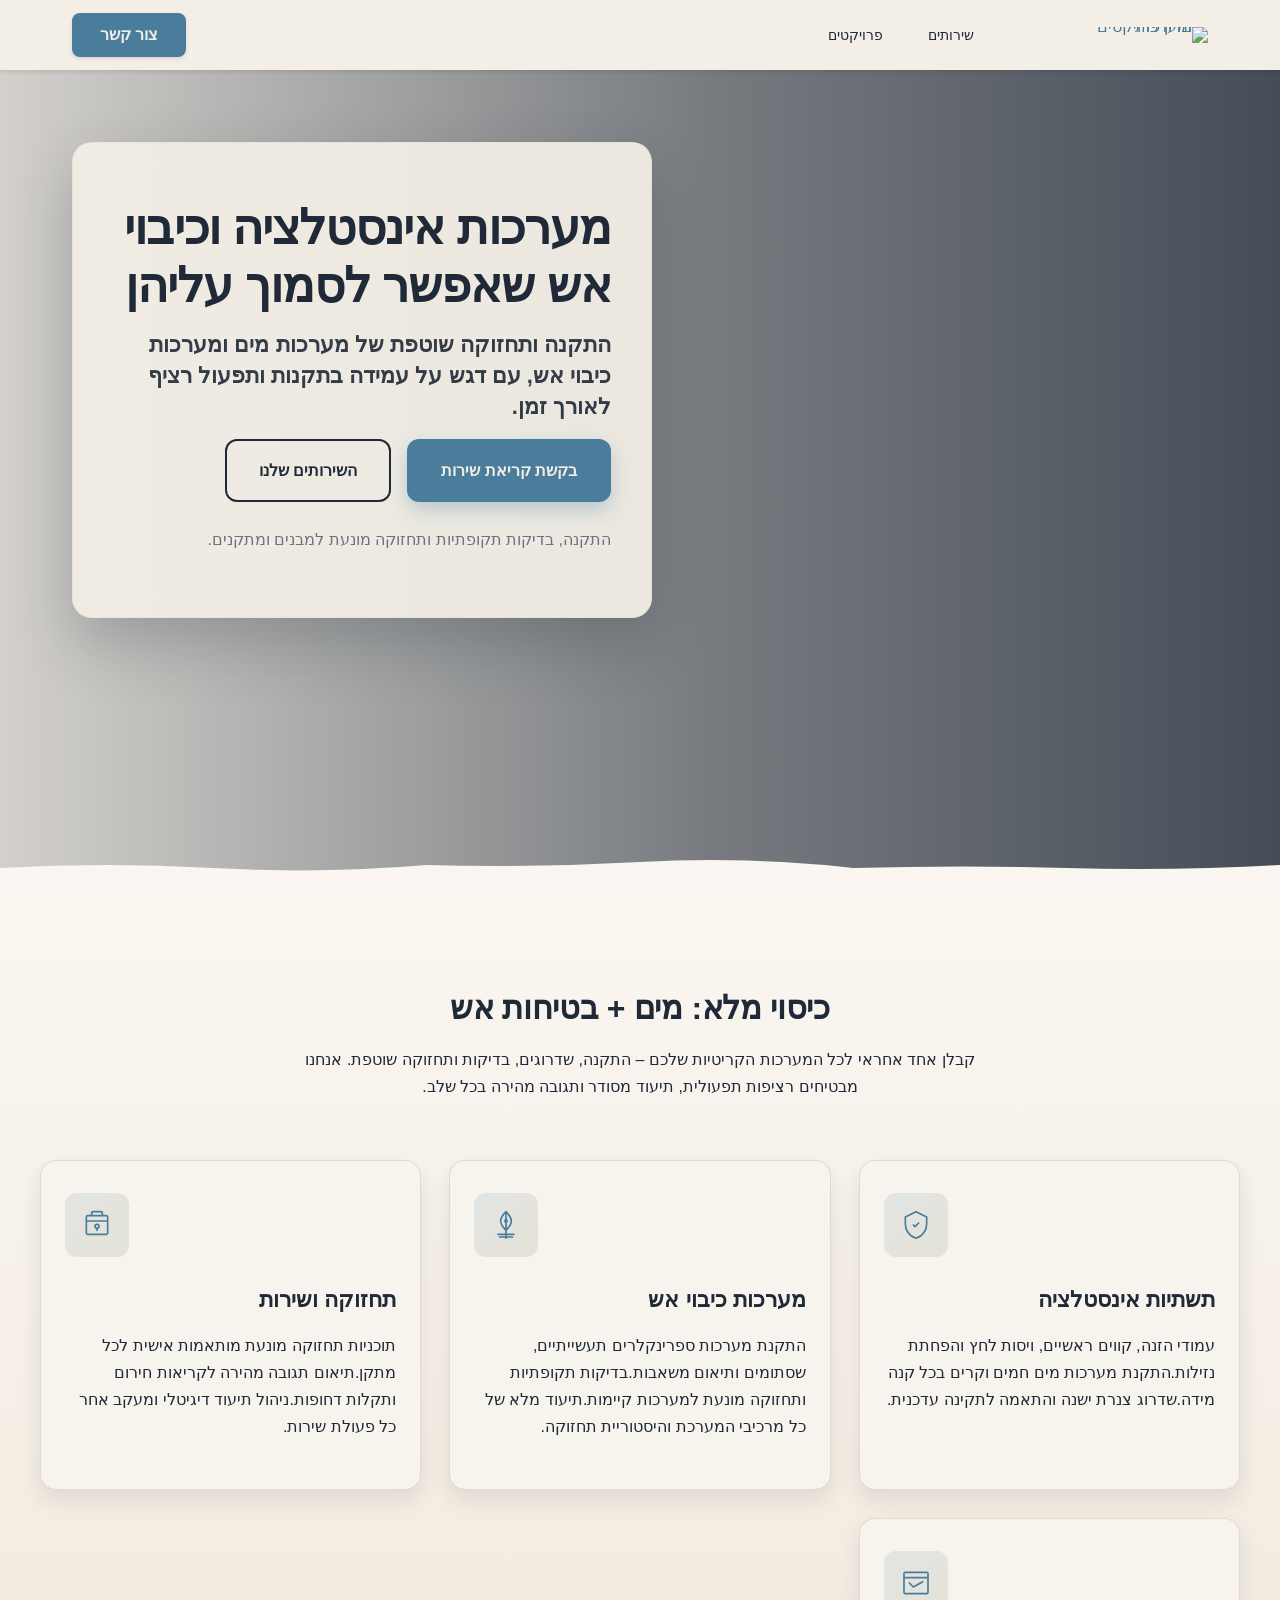
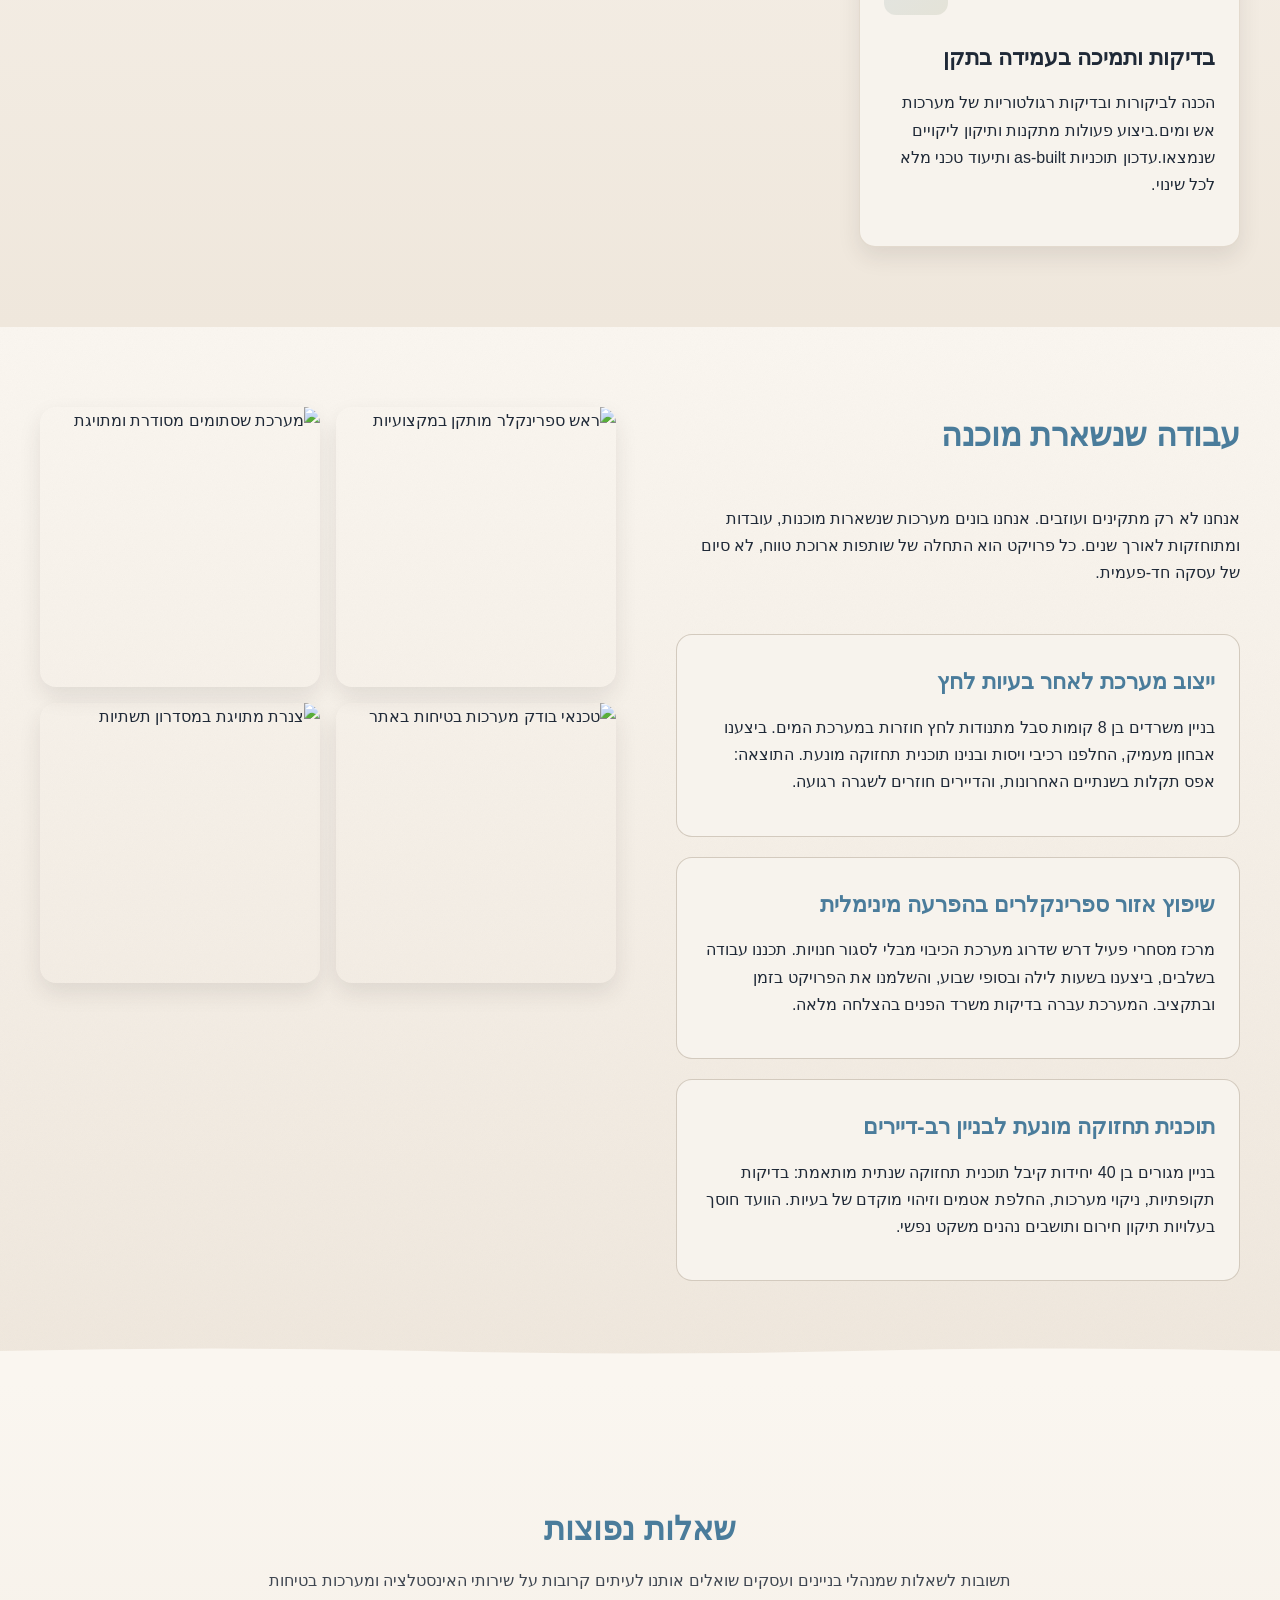
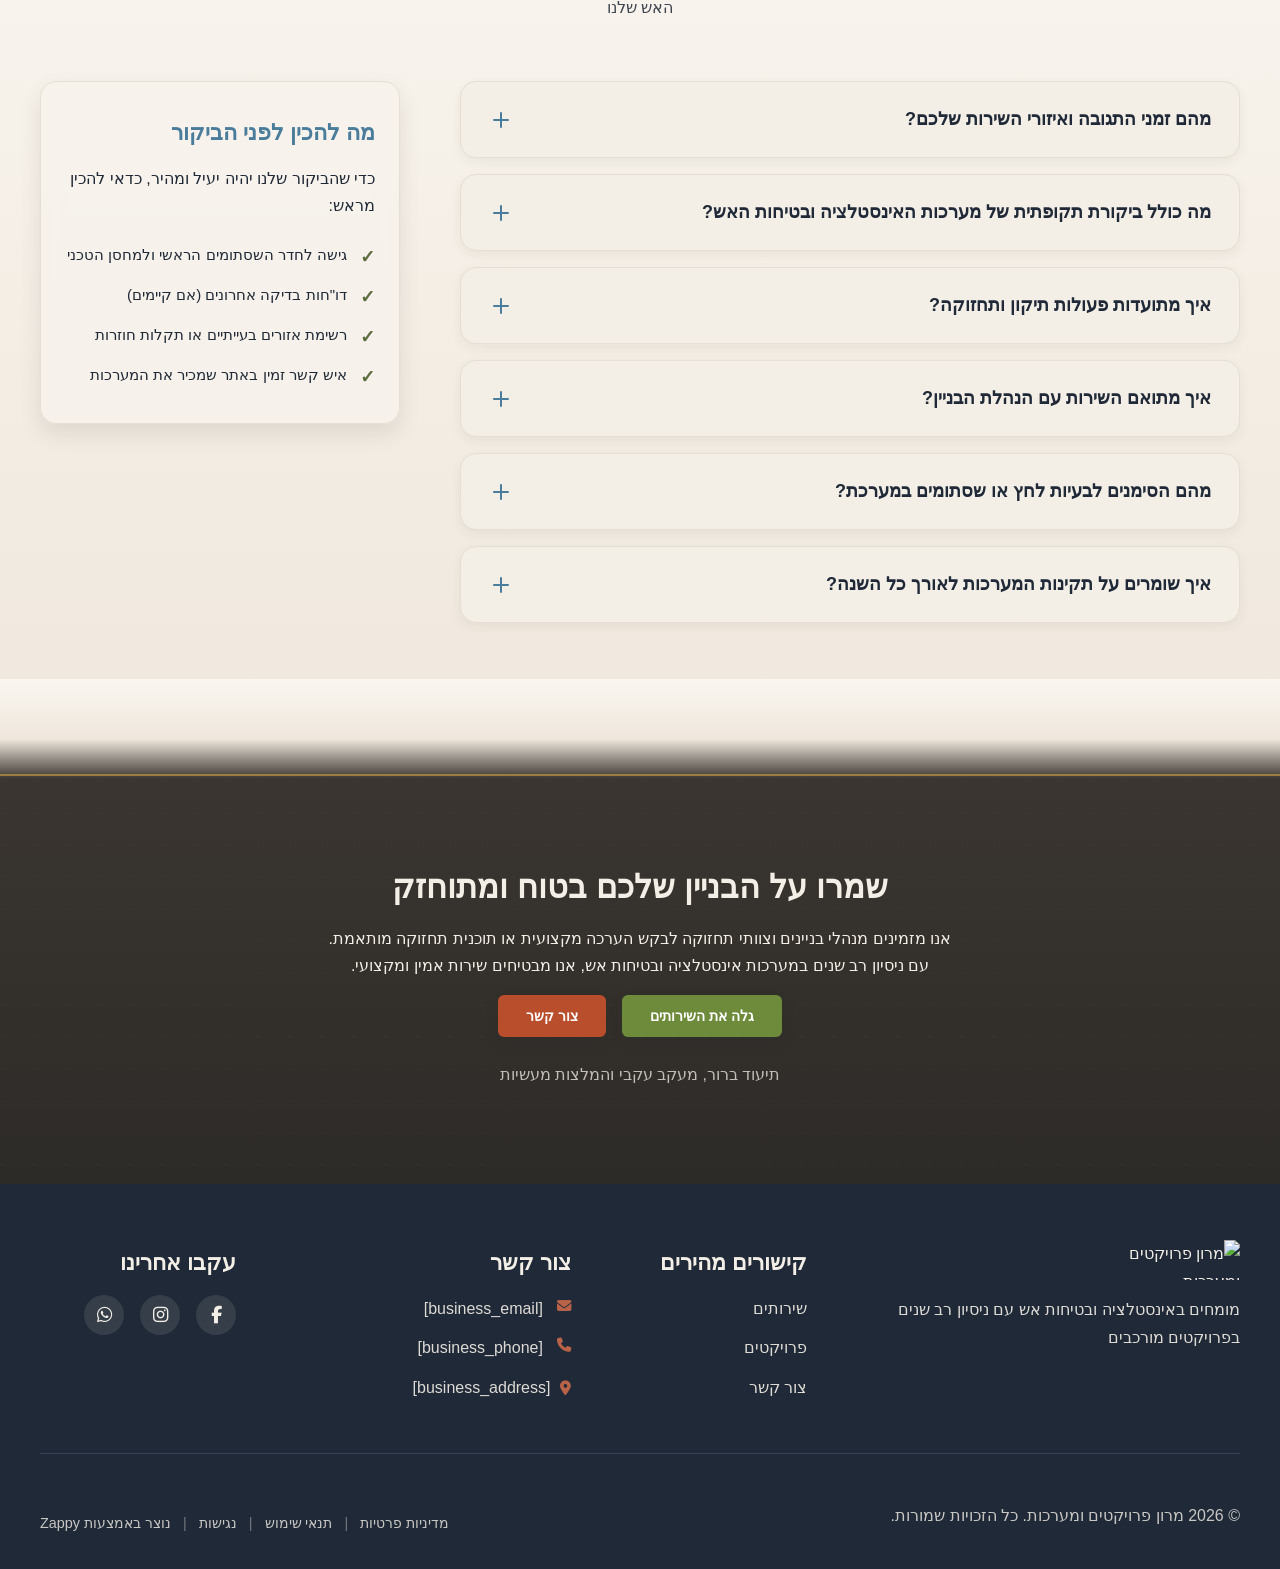
==== commit 66b98e78: "Background sync: Progressive GitHub Sync" ====
--- a/index.html
+++ b/index.html
@@ -234,6 +234,165 @@
     <script src="https://cdn.jsdelivr.net/npm/vanilla-cookieconsent@3/dist/cookieconsent.umd.js"></script>
     <!-- Mickidum Accessibility Toolbar -->
     <script src="https://cdn.jsdelivr.net/gh/mickidum/acc_toolbar/acctoolbar/acctoolbar.min.js"></script>
+
+<style data-zappy-section-v2-css="true">
+/* V2 Regenerated Section CSS */
+.index-services-section {
+  position: relative;
+  background: linear-gradient(180deg, #FAF6F0 0%, #EFE7DC 100%);
+  color: var(--text-dark);
+  padding: 80px 16px;
+  overflow: visible;
+}
+
+.index-services-section .index-services-container {
+  max-width: 1200px;
+  margin: 0 auto;
+}
+
+.index-services-section .index-services-header {
+  text-align: center;
+  margin-bottom: 60px;
+  max-width: 800px;
+  margin-inline-start: auto;
+  margin-inline-end: auto;
+}
+
+.index-services-section .index-services-header h2 {
+  font-size: 32px;
+  font-weight: 800;
+  line-height: 1.3;
+  color: var(--text-dark);
+  margin-bottom: 20px;
+  letter-spacing: -0.01em;
+}
+
+.index-services-section .index-services-intro {
+  font-size: 16px;
+  line-height: 1.7;
+  color: var(--text-dark);
+  max-width: 700px;
+  margin: 0 auto;
+}
+
+.index-services-section .index-services-grid {
+  display: grid;
+  grid-template-columns: repeat(auto-fit, minmax(280px, 1fr));
+  gap: 28px;
+  direction: rtl;
+}
+
+.index-services-section .index-services-card {
+  background: #F7F3ED;
+  border-radius: 16px;
+  padding: 32px 24px;
+  border: 1px solid rgba(226, 216, 203, 0.9);
+  box-shadow: 0 10px 22px rgba(45, 43, 40, 0.10);
+  text-align: right;
+  transition: all 0.3s ease;
+  position: relative;
+  overflow: hidden;
+}
+
+.index-services-section .index-services-card::before {
+  content: '';
+  position: absolute;
+  top: -2px;
+  left: -2px;
+  right: -2px;
+  bottom: -2px;
+  background: linear-gradient(135deg, rgba(74, 124, 155, 0.15) 0%, rgba(201, 106, 74, 0.15) 100%);
+  border-radius: 16px;
+  opacity: 0;
+  transition: opacity 0.3s ease;
+  z-index: 0;
+  pointer-events: none;
+}
+
+.index-services-section .index-services-card:hover::before {
+  opacity: 1;
+}
+
+.index-services-section .index-services-card:hover {
+  transform: translateY(-4px);
+  box-shadow: 0 16px 34px rgba(45, 43, 40, 0.14);
+}
+
+.index-services-section .index-services-icon-wrapper {
+  width: 64px;
+  height: 64px;
+  background: linear-gradient(135deg, rgba(74, 124, 155, 0.12) 0%, rgba(91, 109, 58, 0.12) 100%);
+  border-radius: 12px;
+  display: flex;
+  align-items: center;
+  justify-content: center;
+  margin-bottom: 20px;
+  margin-inline-start: auto;
+  position: relative;
+  z-index: 1;
+}
+
+.index-services-section .index-services-icon-wrapper svg {
+  width: 32px;
+  height: 32px;
+  color: var(--primary);
+}
+
+.index-services-section .index-services-card h3 {
+  font-size: 22px;
+  font-weight: 800;
+  line-height: 1.4;
+  color: var(--text-dark);
+  margin-bottom: 14px;
+  position: relative;
+  z-index: 1;
+}
+
+.index-services-section .index-services-card p {
+  font-size: 16px;
+  line-height: 1.7;
+  color: var(--text-dark);
+  position: relative;
+  z-index: 1;
+}
+
+@media (max-width: 768px) {
+  .index-services-section {
+    padding: 60px 16px;
+  }
+
+  .index-services-section .index-services-header {
+    margin-bottom: 40px;
+  }
+
+  .index-services-section .index-services-header h2 {
+    font-size: 26px;
+  }
+
+  .index-services-section .index-services-grid {
+    grid-template-columns: 1fr !important;
+    gap: 20px;
+  }
+
+  .index-services-section .index-services-card {
+    padding: 24px 20px;
+  }
+
+  .index-services-section .index-services-icon-wrapper {
+    width: 56px;
+    height: 56px;
+  }
+
+  .index-services-section .index-services-icon-wrapper svg {
+    width: 28px;
+    height: 28px;
+  }
+
+  .index-services-section .index-services-card h3 {
+    font-size: 20px;
+  }
+}
+</style>
     <link rel="stylesheet" href="/styles.css">
 
     <style id="zappy-dropdown-submenu-styles">
@@ -292,16 +451,16 @@
 
   <nav class="navbar" dir="rtl">
   <button class="mobile-toggle" id="mobileToggle" aria-label="Menu">
-    <svg class="hamburger-icon" width="24" height="24" viewbox="0 0 24 24" fill="none">
+    <svg class="hamburger-icon" width="24" height="24" viewBox="0 0 24 24" fill="none">
       <path d="M3 12h18M3 6h18M3 18h18" stroke="currentColor" stroke-width="2" stroke-linecap="round"></path>
     </svg>
-    <svg class="close-icon" width="24" height="24" viewbox="0 0 24 24" fill="none" style="display:none;">
+    <svg class="close-icon" width="24" height="24" viewBox="0 0 24 24" fill="none" style="display:none;">
       <path d="M18 6L6 18M6 6l12 12" stroke="currentColor" stroke-width="2" stroke-linecap="round"></path>
     </svg>
   </button>
   
   <button class="phone-header-btn" aria-label="Call">
-    <svg width="20" height="20" viewbox="0 0 24 24" fill="currentColor">
+    <svg width="20" height="20" viewBox="0 0 24 24" fill="currentColor">
       <path d="M22 16.92v3a2 2 0 0 1-2.18 2 19.79 19.79 0 0 1-8.63-3.07 19.5 19.5 0 0 1-6-6 19.79 19.79 0 0 1-3.07-8.67A2 2 0 0 1 4.11 2h3a2 2 0 0 1 2 1.72 12.84 12.84 0 0 0 .7 2.81 2 2 0 0 1-.45 2.11L8.09 9.91a16 16 0 0 0 6 6l1.27-1.27a2 2 0 0 1 2.11-.45 12.84 12.84 0 0 0 2.81.7A2 2 0 0 1 22 16.92z"></path>
     </svg>
   </button>
@@ -309,7 +468,7 @@
   <div class="nav-container">
     <div class="nav-brand">
       <a href="/" class="logo-link">
-        <img src="/assets/business-logo.webp" alt="מרון פרויקטים ומערכות" class="logo">
+        <img src="/assets/logo-1772743650807-f1dgw6.webp?v=1772743651353-vlisf7" alt="מרון פרויקטים ומערכות" class="logo">
       </a>
     </div>
     
@@ -339,7 +498,7 @@
     </div>
   </div>
   <div class="index-hero-section__divider-wrapper">
-    <svg data-no-icon-edit="true" aria-hidden="true" viewbox="0 0 1200 80" preserveaspectratio="none" xmlns="http://www.w3.org/2000/svg">
+    <svg data-no-icon-edit="true" aria-hidden="true" viewBox="0 0 1200 80" preserveAspectRatio="none" xmlns="http://www.w3.org/2000/svg">
       <defs>
         <linearGradient id="index-hero-wave-gradient" x1="0%" y1="0%" x2="0%" y2="100%">
           <stop offset="0%" style="stop-color:var(--bg-light);stop-opacity:1"></stop>
@@ -352,62 +511,63 @@
   </div>
 </section>
 
-<section class="index-services-section" data-layout-spec="בית-services">
+<section class="index-services-section" data-layout-spec="בית-services" data-zappy-section="true">
   <div class="index-services-container">
-    <div class="index-services-intro">
+    <div class="index-services-header">
       <h2>כיסוי מלא: מים + בטיחות אש</h2>
-      <p>קבלן אחד אחראי לכל המערכות הקריטיות שלכם – התקנה, שדרוגים, בדיקות ותחזוקה שוטפת. אנחנו מבטיחים רציפות תפעולית, תיעוד מסודר ותגובה מהירה בכל שלב.</p>
-    </div>
+      <p class="index-services-intro">קבלן אחד אחראי לכל המערכות הקריטיות שלכם – התקנה, שדרוגים, בדיקות ותחזוקה שוטפת. אנחנו מבטיחים רציפות תפעולית, תיעוד מסודר ותגובה מהירה בכל שלב.</p>
+    </div>
+
     <div class="index-services-grid">
-      <div class="index-services-card">
-        <div class="index-services-card-header">
-          <svg data-element-type="icon" data-icon-type="svg" class="index-services-card-icon" viewbox="0 0 24 24" fill="none" xmlns="http://www.w3.org/2000/svg">
-            <path d="M12 2.69L12 21.31M12 2.69C10.5 4.5 9 7 9 10C9 13 10.34 15 12 15C13.66 15 15 13 15 10C15 7 13.5 4.5 12 2.69Z" stroke="currentColor" stroke-width="2" stroke-linecap="round" stroke-linejoin="round"></path>
+      <article class="index-services-card">
+        <div class="index-services-icon-wrapper">
+          <svg data-element-type="icon" data-icon-type="svg" viewBox="0 0 48 48" fill="none" xmlns="http://www.w3.org/2000/svg">
+            <path d="M24 4L8 12V22C8 32 14 40 24 44C34 40 40 32 40 22V12L24 4Z" stroke="currentColor" stroke-width="2.5" stroke-linecap="round" stroke-linejoin="round"></path>
+            <path d="M20 24L22.5 26.5L28 21" stroke="currentColor" stroke-width="2.5" stroke-linecap="round" stroke-linejoin="round"></path>
           </svg>
-          <h3>תשתיות אינסטלציה</h3>
-        </div>
-        <p>עמודי הזנה, קווים ראשיים, ויסות לחץ והפחתת נזילות.<br>התקנת מערכות מים חמים וקרים בכל קנה מידה.<br>שדרוג צנרת ישנה והתאמה לתקינה עדכנית.</p>
-      </div>
-      <div class="index-services-card">
-        <div class="index-services-card-header">
-          <svg data-element-type="icon" data-icon-type="svg" class="index-services-card-icon" viewbox="0 0 24 24" fill="none" xmlns="http://www.w3.org/2000/svg">
-            <path d="M12 2L9.5 7L4 8L8 12L7 17.5L12 15L17 17.5L16 12L20 8L14.5 7L12 2Z" stroke="currentColor" stroke-width="2" stroke-linecap="round" stroke-linejoin="round"></path>
-            <path d="M12 8V15M9 11L15 11" stroke="currentColor" stroke-width="2" stroke-linecap="round"></path>
+        </div>
+        <h3>תשתיות אינסטלציה</h3>
+        <p>עמודי הזנה, קווים ראשיים, ויסות לחץ והפחתת נזילות.התקנת מערכות מים חמים וקרים בכל קנה מידה.שדרוג צנרת ישנה והתאמה לתקינה עדכנית.</p>
+      </article>
+
+      <article class="index-services-card">
+        <div class="index-services-icon-wrapper">
+          <svg data-element-type="icon" data-icon-type="svg" viewBox="0 0 48 48" fill="none" xmlns="http://www.w3.org/2000/svg">
+            <path d="M24 4V44M24 4C28 8 32 12 32 18C32 24 28 28 24 32M24 4C20 8 16 12 16 18C16 24 20 28 24 32M24 32V44" stroke="currentColor" stroke-width="2.5" stroke-linecap="round" stroke-linejoin="round"></path>
+            <circle cx="24" cy="18" r="3" fill="currentColor"></circle>
+            <path d="M12 38H36M14 42H34" stroke="currentColor" stroke-width="2.5" stroke-linecap="round"></path>
           </svg>
-          <h3>מערכות כיבוי אש</h3>
-        </div>
-        <p>התקנת מערכות ספרינקלרים תעשייתיים, שסתומים ותיאום משאבות.<br>בדיקות תקופתיות ותחזוקה מונעת למערכות קיימות.<br>תיעוד מלא של כל מרכיבי המערכת והיסטוריית תחזוקה.</p>
-      </div>
-      <div class="index-services-card">
-        <div class="index-services-card-header">
-          <svg data-element-type="icon" data-icon-type="svg" class="index-services-card-icon" viewbox="0 0 24 24" fill="none" xmlns="http://www.w3.org/2000/svg">
-            <path d="M12 6V12L16 14M22 12C22 17.523 17.523 22 12 22C6.477 22 2 17.523 2 12C2 6.477 6.477 2 12 2C17.523 2 22 6.477 22 12Z" stroke="currentColor" stroke-width="2" stroke-linecap="round" stroke-linejoin="round"></path>
+        </div>
+        <h3>מערכות כיבוי אש</h3>
+        <p>התקנת מערכות ספרינקלרים תעשייתיים, שסתומים ותיאום משאבות.בדיקות תקופתיות ותחזוקה מונעת למערכות קיימות.תיעוד מלא של כל מרכיבי המערכת והיסטוריית תחזוקה.</p>
+      </article>
+
+      <article class="index-services-card">
+        <div class="index-services-icon-wrapper">
+          <svg data-element-type="icon" data-icon-type="svg" viewBox="0 0 48 48" fill="none" xmlns="http://www.w3.org/2000/svg">
+            <rect x="8" y="10" width="32" height="28" rx="2" stroke="currentColor" stroke-width="2.5"></rect>
+            <path d="M16 10V6C16 4.89543 16.8954 4 18 4H30C31.1046 4 32 4.89543 32 6V10" stroke="currentColor" stroke-width="2.5"></path>
+            <path d="M8 18H40" stroke="currentColor" stroke-width="2.5"></path>
+            <circle cx="24" cy="26" r="3" stroke="currentColor" stroke-width="2.5"></circle>
+            <path d="M24 29V32" stroke="currentColor" stroke-width="2.5" stroke-linecap="round"></path>
           </svg>
-          <h3>תחזוקה ושירות</h3>
-        </div>
-        <p>תוכניות תחזוקה מונעת מותאמות אישית לכל מתקן.<br>תיאום תגובה מהירה לקריאות חירום ותקלות דחופות.<br>ניהול תיעוד דיגיטלי ומעקב אחר כל פעולת שירות.</p>
-      </div>
-      <div class="index-services-card">
-        <div class="index-services-card-header">
-          <svg data-element-type="icon" data-icon-type="svg" class="index-services-card-icon" viewbox="0 0 24 24" fill="none" xmlns="http://www.w3.org/2000/svg">
-            <path d="M9 12L11 14L15 10M21 12C21 16.971 16.971 21 12 21C7.029 21 3 16.971 3 12C3 7.029 7.029 3 12 3C16.971 3 21 7.029 21 12Z" stroke="currentColor" stroke-width="2" stroke-linecap="round" stroke-linejoin="round"></path>
+        </div>
+        <h3>תחזוקה ושירות</h3>
+        <p>תוכניות תחזוקה מונעת מותאמות אישית לכל מתקן.תיאום תגובה מהירה לקריאות חירום ותקלות דחופות.ניהול תיעוד דיגיטלי ומעקב אחר כל פעולת שירות.</p>
+      </article>
+
+      <article class="index-services-card">
+        <div class="index-services-icon-wrapper">
+          <svg data-element-type="icon" data-icon-type="svg" viewBox="0 0 48 48" fill="none" xmlns="http://www.w3.org/2000/svg">
+            <rect x="6" y="8" width="36" height="32" rx="2" stroke="currentColor" stroke-width="2.5"></rect>
+            <path d="M6 16H42" stroke="currentColor" stroke-width="2.5"></path>
+            <path d="M14 24L20 30L34 22" stroke="currentColor" stroke-width="2.5" stroke-linecap="round" stroke-linejoin="round"></path>
           </svg>
-          <h3>בדיקות ותמיכה בעמידה בתקן</h3>
-        </div>
-        <p>הכנה לביקורות ובדיקות רגולטוריות של מערכות אש ומים.<br>ביצוע פעולות מתקנות ותיקון ליקויים שנמצאו.<br>עדכון תוכניות as-built ותיעוד טכני מלא לכל שינוי.</p>
-      </div>
-    </div>
-  </div>
-  <div class="index-services-divider-wrapper">
-    <svg data-no-icon-edit="true" aria-hidden="true" viewbox="0 0 1200 60" preserveaspectratio="none" xmlns="http://www.w3.org/2000/svg">
-      <defs>
-        <pattern id="dotted-grain-services" x="0" y="0" width="4" height="4" patternunits="userSpaceOnUse">
-          <circle cx="2" cy="2" r="0.5" fill="rgba(226,216,203,0.4)"></circle>
-        </pattern>
-      </defs>
-      <path d="M0,60 L0,30 L1200,50 L1200,60 Z" fill="#FAF6F0"></path>
-      <path d="M0,60 L0,30 L1200,50 L1200,60 Z" fill="#FAF6F0"></path>
-    </svg>
+        </div>
+        <h3>בדיקות ותמיכה בעמידה בתקן</h3>
+        <p>הכנה לביקורות ובדיקות רגולטוריות של מערכות אש ומים.ביצוע פעולות מתקנות ותיקון ליקויים שנמצאו.עדכון תוכניות as-built ותיעוד טכני מלא לכל שינוי.</p>
+      </article>
+    </div>
   </div>
 </section>
 
@@ -449,7 +609,7 @@
   </div>
   
   <div class="index-case-studies-divider-wrapper">
-    <svg data-no-icon-edit="true" aria-hidden="true" viewbox="0 0 1200 80" preserveaspectratio="none" xmlns="http://www.w3.org/2000/svg">
+    <svg data-no-icon-edit="true" aria-hidden="true" viewBox="0 0 1200 80" preserveAspectRatio="none" xmlns="http://www.w3.org/2000/svg">
       <path d="M0,80 L0,50 Q200,45 400,50 T800,50 Q1000,45 1200,50 L1200,80 Z" fill="#FAF6F0"></path>
     </svg>
   </div>
@@ -467,7 +627,7 @@
         <div class="index-faq-section__accordion-item">
           <button class="index-faq-section__accordion-trigger" aria-expanded="false">
             <span class="index-faq-section__question">מהם זמני התגובה ואיזורי השירות שלכם?</span>
-            <svg class="index-faq-section__icon" data-element-type="icon" data-icon-type="svg" width="24" height="24" viewbox="0 0 24 24" fill="none" xmlns="http://www.w3.org/2000/svg">
+            <svg class="index-faq-section__icon" data-element-type="icon" data-icon-type="svg" width="24" height="24" viewBox="0 0 24 24" fill="none" xmlns="http://www.w3.org/2000/svg">
               <path d="M12 5v14M5 12h14" stroke="currentColor" stroke-width="2" stroke-linecap="round"></path>
             </svg>
           </button>
@@ -479,7 +639,7 @@
         <div class="index-faq-section__accordion-item">
           <button class="index-faq-section__accordion-trigger" aria-expanded="false">
             <span class="index-faq-section__question">מה כולל ביקורת תקופתית של מערכות האינסטלציה ובטיחות האש?</span>
-            <svg class="index-faq-section__icon" data-element-type="icon" data-icon-type="svg" width="24" height="24" viewbox="0 0 24 24" fill="none" xmlns="http://www.w3.org/2000/svg">
+            <svg class="index-faq-section__icon" data-element-type="icon" data-icon-type="svg" width="24" height="24" viewBox="0 0 24 24" fill="none" xmlns="http://www.w3.org/2000/svg">
               <path d="M12 5v14M5 12h14" stroke="currentColor" stroke-width="2" stroke-linecap="round"></path>
             </svg>
           </button>
@@ -491,7 +651,7 @@
         <div class="index-faq-section__accordion-item">
           <button class="index-faq-section__accordion-trigger" aria-expanded="false">
             <span class="index-faq-section__question">איך מתועדות פעולות תיקון ותחזוקה?</span>
-            <svg class="index-faq-section__icon" data-element-type="icon" data-icon-type="svg" width="24" height="24" viewbox="0 0 24 24" fill="none" xmlns="http://www.w3.org/2000/svg">
+            <svg class="index-faq-section__icon" data-element-type="icon" data-icon-type="svg" width="24" height="24" viewBox="0 0 24 24" fill="none" xmlns="http://www.w3.org/2000/svg">
               <path d="M12 5v14M5 12h14" stroke="currentColor" stroke-width="2" stroke-linecap="round"></path>
             </svg>
           </button>
@@ -503,7 +663,7 @@
         <div class="index-faq-section__accordion-item">
           <button class="index-faq-section__accordion-trigger" aria-expanded="false">
             <span class="index-faq-section__question">איך מתואם השירות עם הנהלת הבניין?</span>
-            <svg class="index-faq-section__icon" data-element-type="icon" data-icon-type="svg" width="24" height="24" viewbox="0 0 24 24" fill="none" xmlns="http://www.w3.org/2000/svg">
+            <svg class="index-faq-section__icon" data-element-type="icon" data-icon-type="svg" width="24" height="24" viewBox="0 0 24 24" fill="none" xmlns="http://www.w3.org/2000/svg">
               <path d="M12 5v14M5 12h14" stroke="currentColor" stroke-width="2" stroke-linecap="round"></path>
             </svg>
           </button>
@@ -515,7 +675,7 @@
         <div class="index-faq-section__accordion-item">
           <button class="index-faq-section__accordion-trigger" aria-expanded="false">
             <span class="index-faq-section__question">מהם הסימנים לבעיות לחץ או שסתומים במערכת?</span>
-            <svg class="index-faq-section__icon" data-element-type="icon" data-icon-type="svg" width="24" height="24" viewbox="0 0 24 24" fill="none" xmlns="http://www.w3.org/2000/svg">
+            <svg class="index-faq-section__icon" data-element-type="icon" data-icon-type="svg" width="24" height="24" viewBox="0 0 24 24" fill="none" xmlns="http://www.w3.org/2000/svg">
               <path d="M12 5v14M5 12h14" stroke="currentColor" stroke-width="2" stroke-linecap="round"></path>
             </svg>
           </button>
@@ -527,7 +687,7 @@
         <div class="index-faq-section__accordion-item">
           <button class="index-faq-section__accordion-trigger" aria-expanded="false">
             <span class="index-faq-section__question">איך שומרים על תקינות המערכות לאורך כל השנה?</span>
-            <svg class="index-faq-section__icon" data-element-type="icon" data-icon-type="svg" width="24" height="24" viewbox="0 0 24 24" fill="none" xmlns="http://www.w3.org/2000/svg">
+            <svg class="index-faq-section__icon" data-element-type="icon" data-icon-type="svg" width="24" height="24" viewBox="0 0 24 24" fill="none" xmlns="http://www.w3.org/2000/svg">
               <path d="M12 5v14M5 12h14" stroke="currentColor" stroke-width="2" stroke-linecap="round"></path>
             </svg>
           </button>
@@ -551,7 +711,7 @@
   </div>
 
   <div class="index-faq-section__divider-wrapper">
-    <svg data-no-icon-edit="true" aria-hidden="true" viewbox="0 0 1200 100" preserveaspectratio="none" xmlns="http://www.w3.org/2000/svg">
+    <svg data-no-icon-edit="true" aria-hidden="true" viewBox="0 0 1200 100" preserveAspectRatio="none" xmlns="http://www.w3.org/2000/svg">
       <defs>
         <linearGradient id="faq-divider-gradient" x1="0%" y1="0%" x2="0%" y2="100%">
           <stop offset="0%" style="stop-color:#FAF6F0;stop-opacity:1"></stop>
@@ -582,7 +742,7 @@
   <div class="footer-container">
     <div class="footer-top">
       <div class="footer-column company-info">
-        <img src="/assets/business-logo.webp" alt="מרון פרויקטים ומערכות" class="logo">
+        <img src="/assets/logo-1772743650807-f1dgw6.webp?v=1772743651353-vlisf7" alt="מרון פרויקטים ומערכות" class="logo">
         <p class="company-description">מומחים באינסטלציה ובטיחות אש עם ניסיון רב שנים בפרויקטים מורכבים</p>
       </div>
       
--- a/styles.css
+++ b/styles.css
@@ -5684,6 +5684,166 @@
   body.accessibility-widget-visible div[id*="mic-access-tool-box"],
   body.accessibility-widget-visible ._access-menu {
     display: none !important;
+  }
+}
+
+/* ═══════════════════════════════════════════════════════════
+   V2 REGENERATED SECTION CSS (בית-services)
+   Added: 2026-03-05T20:50:18.145Z
+   ═══════════════════════════════════════════════════════════ */
+.index-services-section {
+  position: relative;
+  background: linear-gradient(180deg, #FAF6F0 0%, #EFE7DC 100%);
+  color: var(--text-dark);
+  padding: 80px 16px;
+  overflow: visible;
+}
+
+.index-services-section .index-services-container {
+  max-width: 1200px;
+  margin: 0 auto;
+}
+
+.index-services-section .index-services-header {
+  text-align: center;
+  margin-bottom: 60px;
+  max-width: 800px;
+  margin-inline-start: auto;
+  margin-inline-end: auto;
+}
+
+.index-services-section .index-services-header h2 {
+  font-size: 32px;
+  font-weight: 800;
+  line-height: 1.3;
+  color: var(--text-dark);
+  margin-bottom: 20px;
+  letter-spacing: -0.01em;
+}
+
+.index-services-section .index-services-intro {
+  font-size: 16px;
+  line-height: 1.7;
+  color: var(--text-dark);
+  max-width: 700px;
+  margin: 0 auto;
+}
+
+.index-services-section .index-services-grid {
+  display: grid;
+  grid-template-columns: repeat(auto-fit, minmax(280px, 1fr));
+  gap: 28px;
+  direction: rtl;
+}
+
+.index-services-section .index-services-card {
+  background: #F7F3ED;
+  border-radius: 16px;
+  padding: 32px 24px;
+  border: 1px solid rgba(226, 216, 203, 0.9);
+  box-shadow: 0 10px 22px rgba(45, 43, 40, 0.10);
+  text-align: right;
+  transition: all 0.3s ease;
+  position: relative;
+  overflow: hidden;
+}
+
+.index-services-section .index-services-card::before {
+  content: '';
+  position: absolute;
+  top: -2px;
+  left: -2px;
+  right: -2px;
+  bottom: -2px;
+  background: linear-gradient(135deg, rgba(74, 124, 155, 0.15) 0%, rgba(201, 106, 74, 0.15) 100%);
+  border-radius: 16px;
+  opacity: 0;
+  transition: opacity 0.3s ease;
+  z-index: 0;
+  pointer-events: none;
+}
+
+.index-services-section .index-services-card:hover::before {
+  opacity: 1;
+}
+
+.index-services-section .index-services-card:hover {
+  transform: translateY(-4px);
+  box-shadow: 0 16px 34px rgba(45, 43, 40, 0.14);
+}
+
+.index-services-section .index-services-icon-wrapper {
+  width: 64px;
+  height: 64px;
+  background: linear-gradient(135deg, rgba(74, 124, 155, 0.12) 0%, rgba(91, 109, 58, 0.12) 100%);
+  border-radius: 12px;
+  display: flex;
+  align-items: center;
+  justify-content: center;
+  margin-bottom: 20px;
+  margin-inline-start: auto;
+  position: relative;
+  z-index: 1;
+}
+
+.index-services-section .index-services-icon-wrapper svg {
+  width: 32px;
+  height: 32px;
+  color: var(--primary);
+}
+
+.index-services-section .index-services-card h3 {
+  font-size: 22px;
+  font-weight: 800;
+  line-height: 1.4;
+  color: var(--text-dark);
+  margin-bottom: 14px;
+  position: relative;
+  z-index: 1;
+}
+
+.index-services-section .index-services-card p {
+  font-size: 16px;
+  line-height: 1.7;
+  color: var(--text-dark);
+  position: relative;
+  z-index: 1;
+}
+
+@media (max-width: 768px) {
+  .index-services-section {
+    padding: 60px 16px;
+  }
+
+  .index-services-section .index-services-header {
+    margin-bottom: 40px;
+  }
+
+  .index-services-section .index-services-header h2 {
+    font-size: 26px;
+  }
+
+  .index-services-section .index-services-grid {
+    grid-template-columns: 1fr !important;
+    gap: 20px;
+  }
+
+  .index-services-section .index-services-card {
+    padding: 24px 20px;
+  }
+
+  .index-services-section .index-services-icon-wrapper {
+    width: 56px;
+    height: 56px;
+  }
+
+  .index-services-section .index-services-icon-wrapper svg {
+    width: 28px;
+    height: 28px;
+  }
+
+  .index-services-section .index-services-card h3 {
+    font-size: 20px;
   }
 }
 
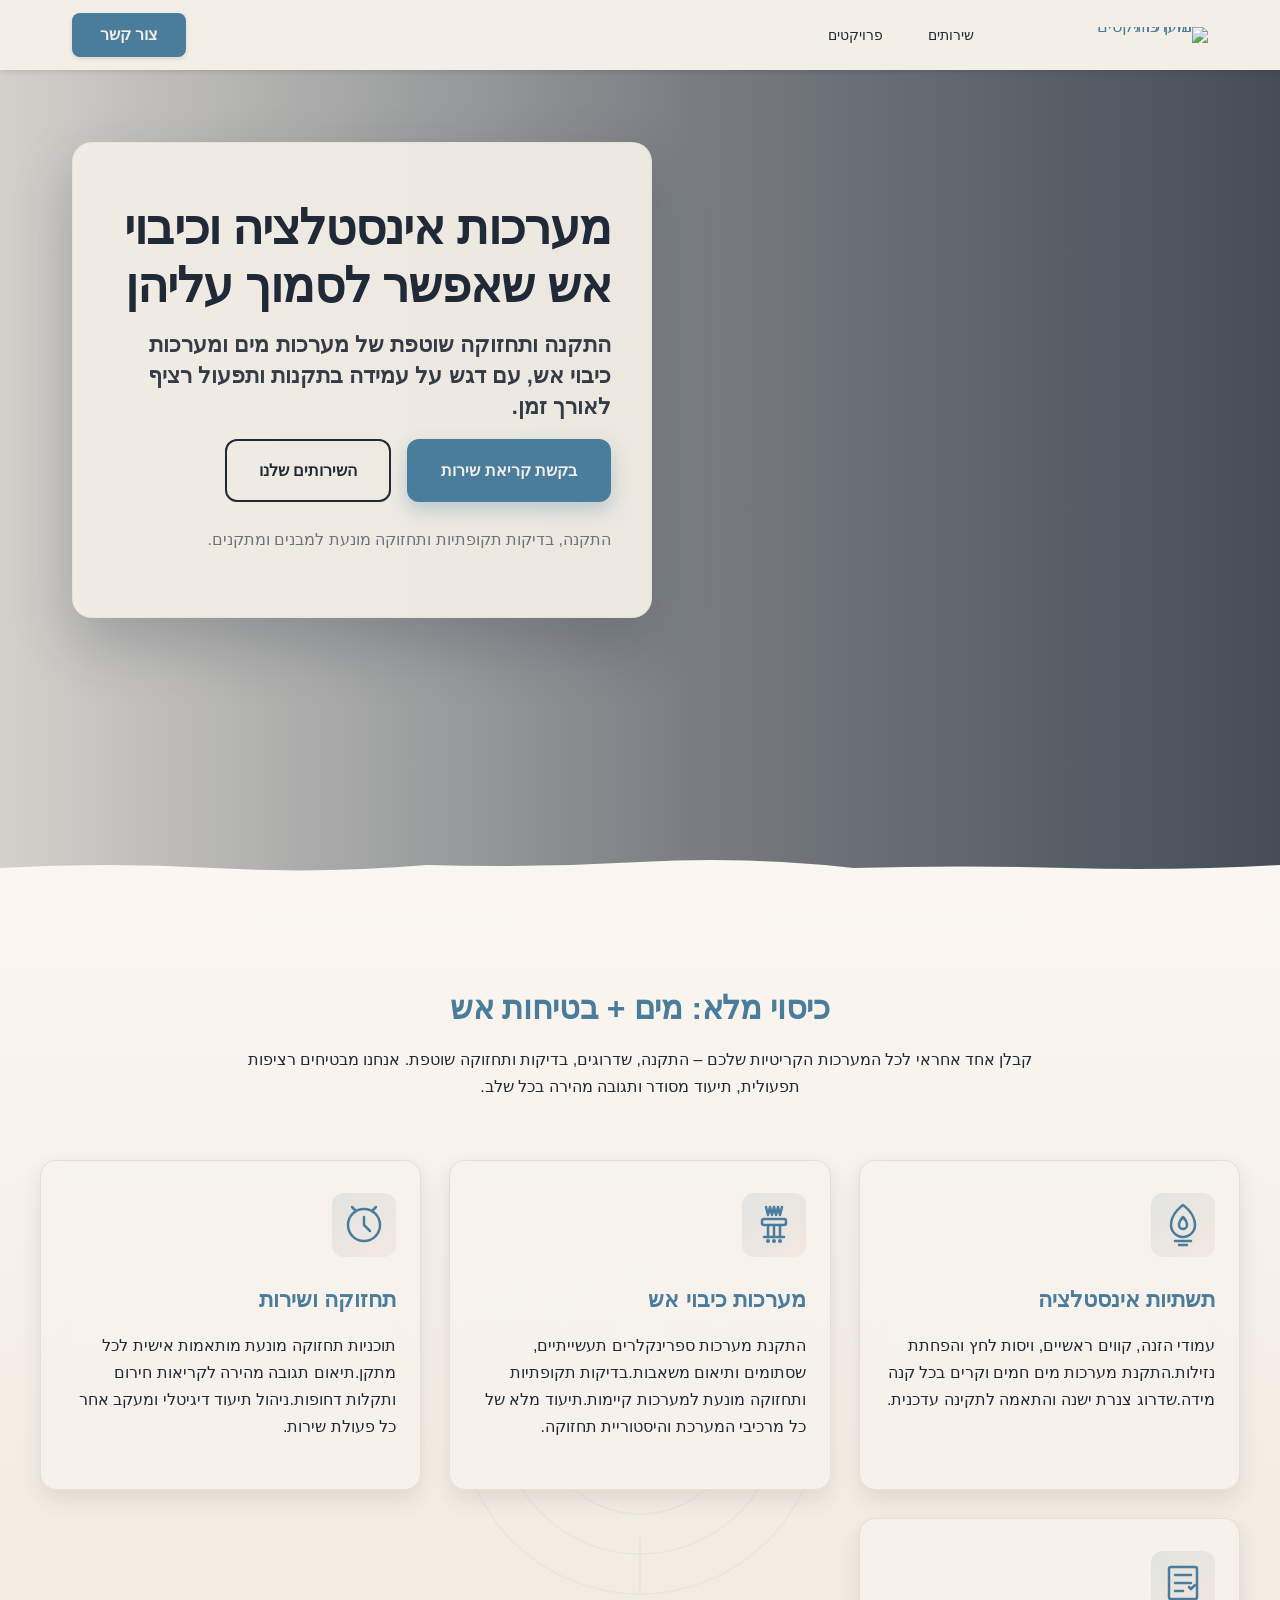
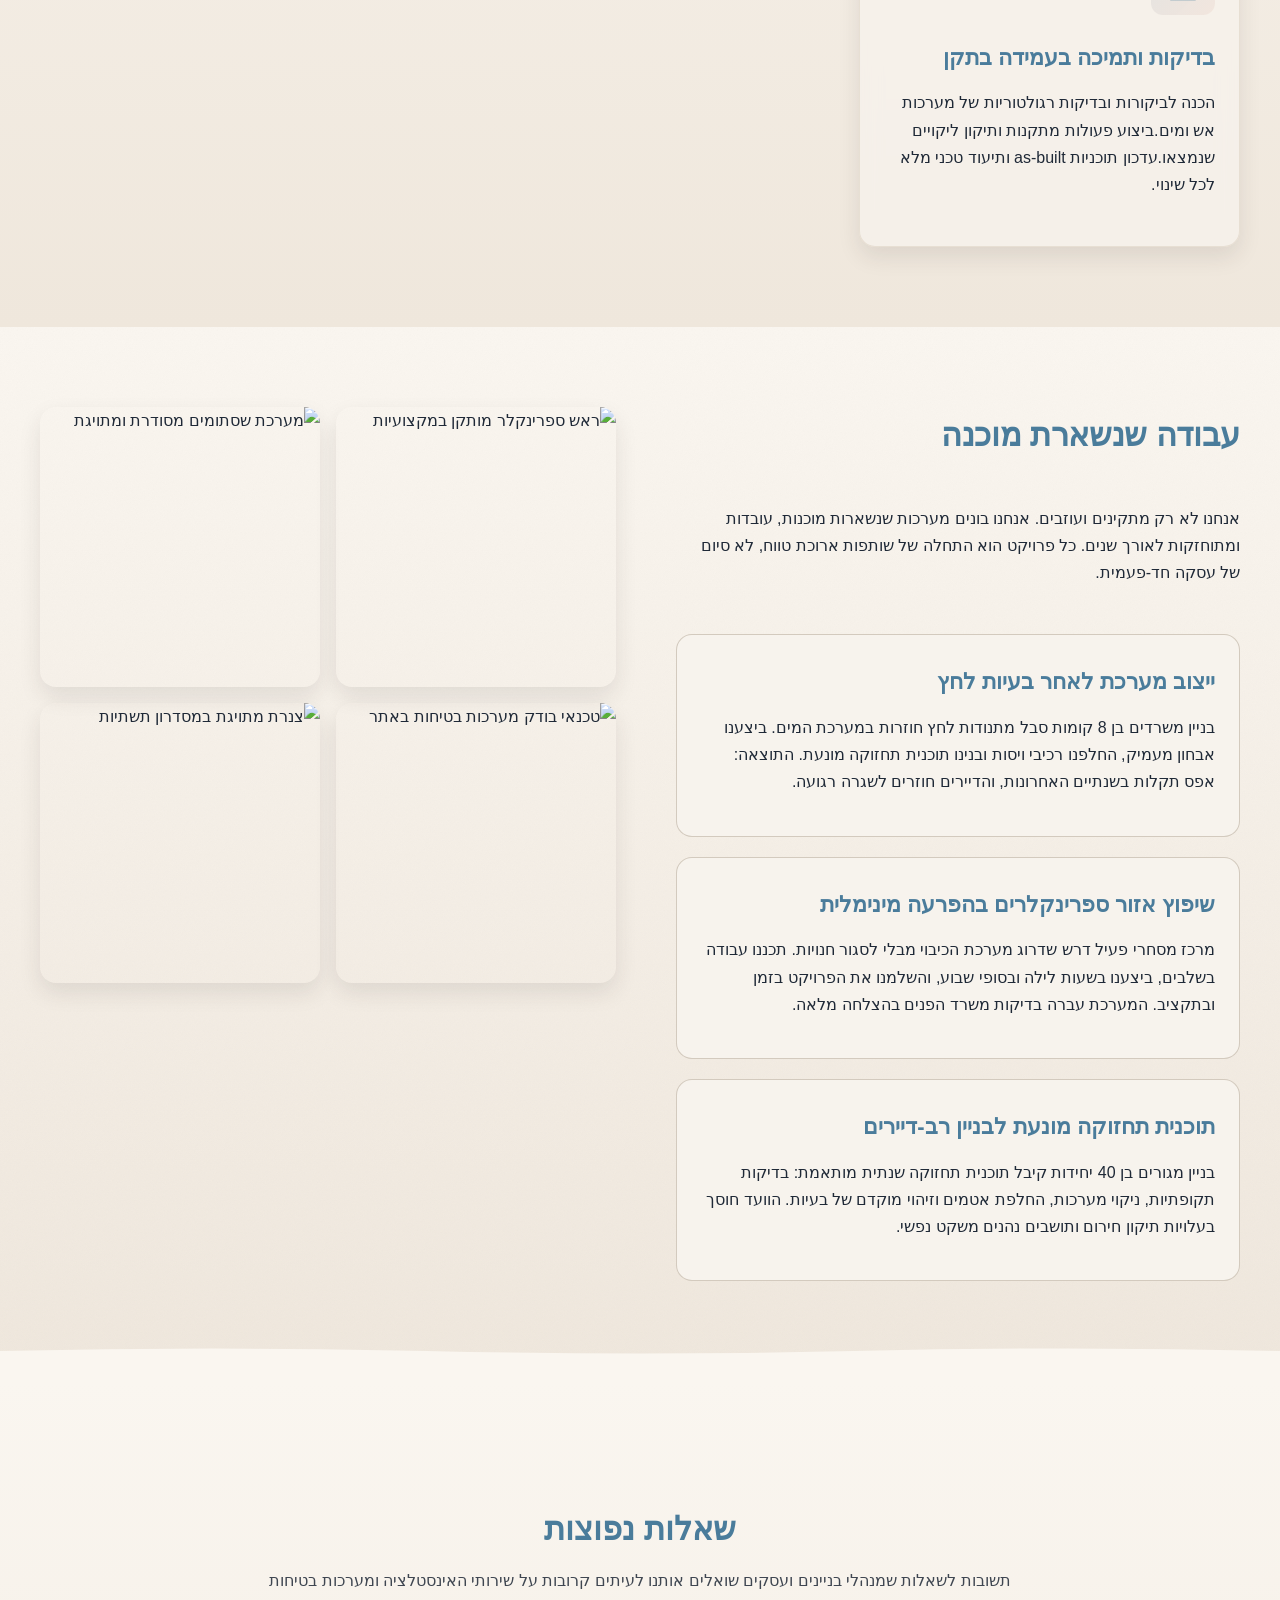
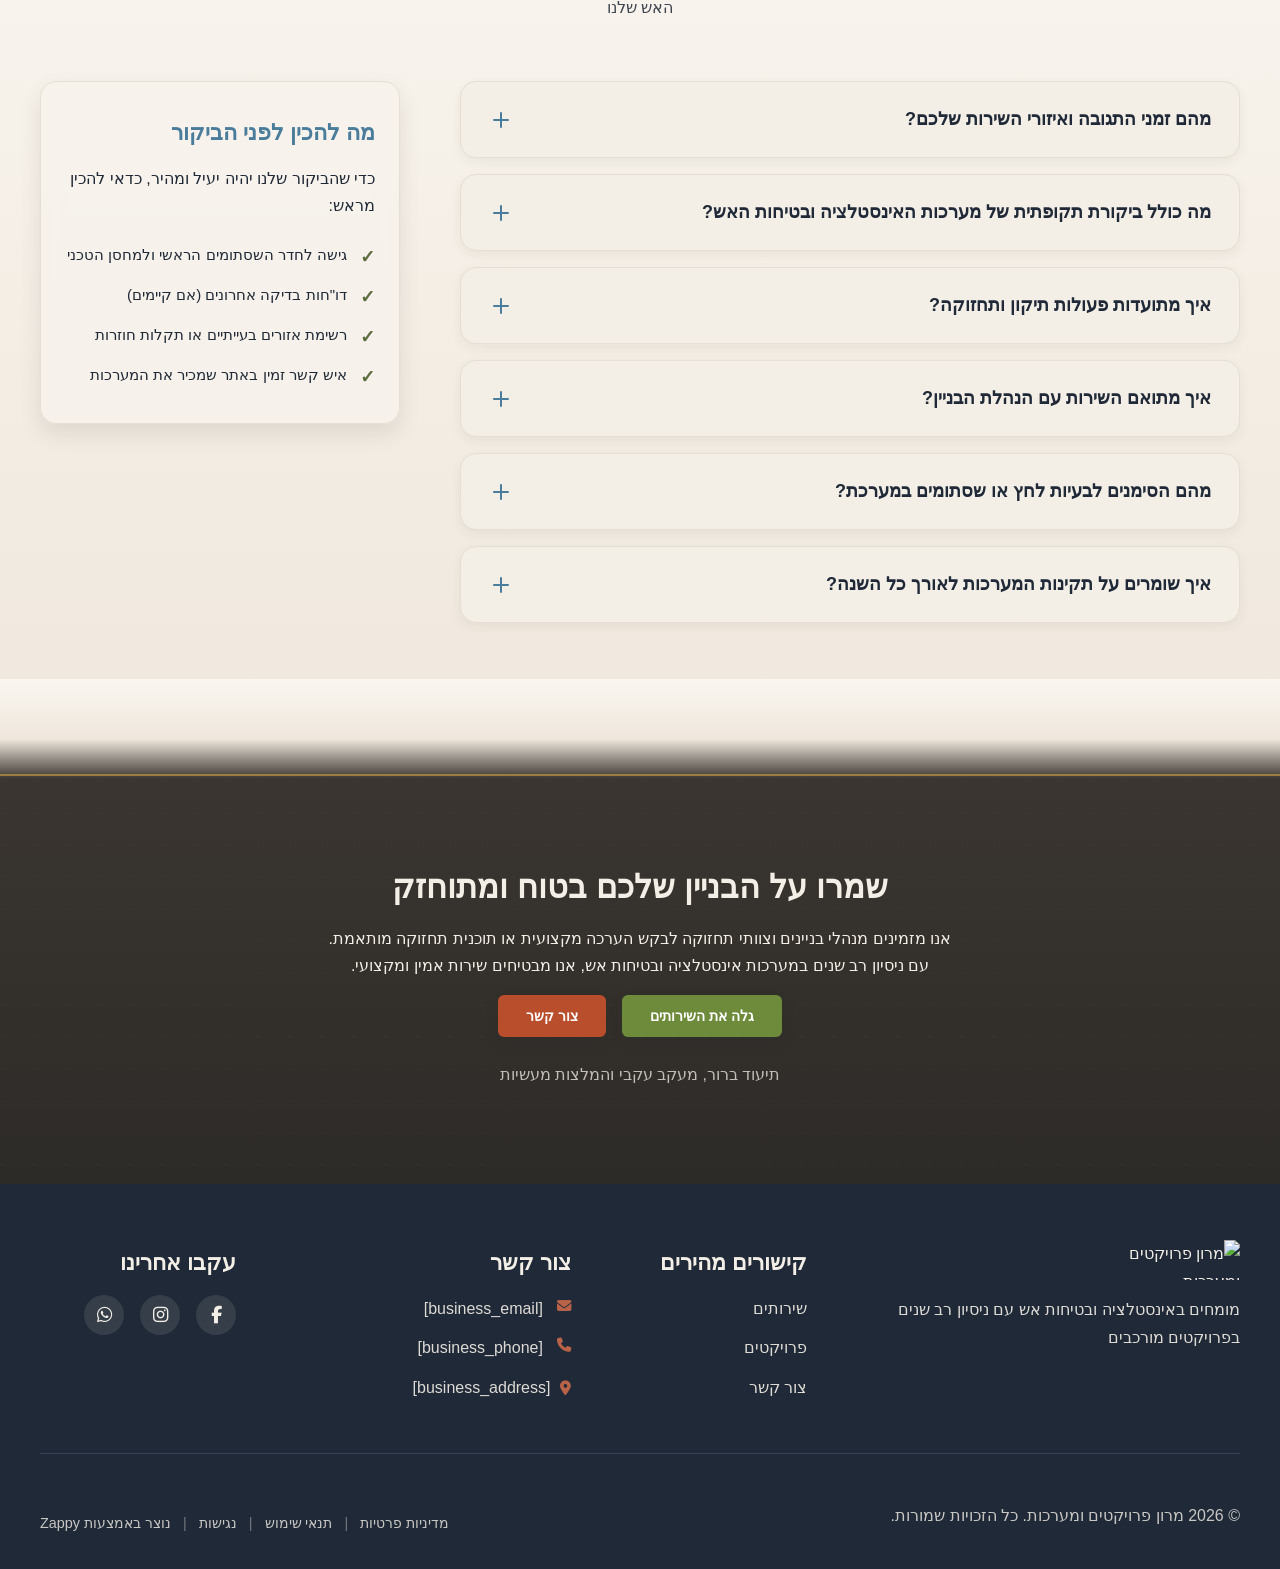
==== commit 419b3b0e: "Background sync: Progressive GitHub Sync" ====
--- a/index.html
+++ b/index.html
@@ -390,6 +390,184 @@
 
   .index-services-section .index-services-card h3 {
     font-size: 20px;
+  }
+}
+</style>
+
+<style data-zappy-section-v2-css="true">
+/* V2 Regenerated Section CSS */
+.index-services-section {
+  position: relative;
+  background: linear-gradient(180deg, #FAF6F0 0%, #EFE7DC 100%);
+  color: var(--text-dark);
+  padding: 80px 16px;
+  overflow: visible;
+}
+
+.index-services-section .index-services-container {
+  max-width: 1200px;
+  margin: 0 auto;
+  position: relative;
+  z-index: 2;
+}
+
+.index-services-section .index-services-header {
+  text-align: center;
+  margin-bottom: 60px;
+}
+
+.index-services-section .index-services-header h2 {
+  font-size: 32px;
+  font-weight: 800;
+  letter-spacing: -0.01em;
+  line-height: 1.25;
+  color: var(--primary);
+  margin-bottom: 20px;
+}
+
+.index-services-section .index-services-intro {
+  font-size: 16px;
+  font-weight: 500;
+  line-height: 1.7;
+  color: var(--text-dark);
+  max-width: 800px;
+  margin: 0 auto;
+}
+
+.index-services-section .index-services-grid {
+  display: grid;
+  grid-template-columns: repeat(auto-fit, minmax(280px, 1fr));
+  gap: 28px;
+  margin-top: 48px;
+}
+
+.index-services-section .index-services-card {
+  background: rgba(247, 243, 237, 0.72);
+  backdrop-filter: blur(10px);
+  border-radius: 16px;
+  border: 1px solid rgba(226, 216, 203, 0.75);
+  padding: 32px 24px;
+  text-align: right;
+  transition: all 0.3s ease;
+  position: relative;
+  overflow: hidden;
+}
+
+.index-services-section .index-services-card::before {
+  content: '';
+  position: absolute;
+  top: 0;
+  right: 0;
+  width: 100%;
+  height: 4px;
+  background: linear-gradient(90deg, var(--accent) 0%, var(--primary) 100%);
+  transform: scaleX(0);
+  transform-origin: right;
+  transition: transform 0.4s ease;
+}
+
+.index-services-section .index-services-card:hover {
+  transform: translateY(-6px);
+  box-shadow: 0 16px 34px rgba(45, 43, 40, 0.14);
+}
+
+.index-services-section .index-services-card:hover::before {
+  transform: scaleX(1);
+}
+
+.index-services-section .index-services-card-icon {
+  width: 64px;
+  height: 64px;
+  margin: 0 0 20px auto;
+  display: flex;
+  align-items: center;
+  justify-content: center;
+  background: linear-gradient(135deg, rgba(74, 124, 155, 0.12) 0%, rgba(201, 106, 74, 0.08) 100%);
+  border-radius: 12px;
+  color: var(--primary);
+  transition: all 0.3s ease;
+}
+
+.index-services-section .index-services-card:hover .index-services-card-icon {
+  transform: scale(1.08);
+  background: linear-gradient(135deg, rgba(74, 124, 155, 0.18) 0%, rgba(201, 106, 74, 0.12) 100%);
+}
+
+.index-services-section .index-services-card-icon svg {
+  width: 48px;
+  height: 48px;
+}
+
+.index-services-section .index-services-card h3 {
+  font-size: 20px;
+  font-weight: 800;
+  line-height: 1.25;
+  color: var(--primary);
+  margin-bottom: 14px;
+}
+
+.index-services-section .index-services-card p {
+  font-size: 16px;
+  font-weight: 500;
+  line-height: 1.7;
+  color: var(--text-dark);
+}
+
+.index-services-section .index-services-decorative-wrapper {
+  position: absolute;
+  top: 50%;
+  left: 50%;
+  transform: translate(-50%, -50%);
+  width: 400px;
+  height: 400px;
+  pointer-events: none;
+  z-index: 0;
+  opacity: 0.4;
+}
+
+.index-services-section .index-services-decorative-shape {
+  width: 100%;
+  height: 100%;
+  color: var(--primary);
+}
+
+@media (max-width: 768px) {
+  .index-services-section {
+    padding: 60px 16px;
+  }
+
+  .index-services-section .index-services-header {
+    margin-bottom: 40px;
+  }
+
+  .index-services-section .index-services-header h2 {
+    font-size: 26px;
+  }
+
+  .index-services-section .index-services-grid {
+    grid-template-columns: 1fr !important;
+    gap: 20px;
+    margin-top: 32px;
+  }
+
+  .index-services-section .index-services-card {
+    padding: 24px 20px;
+  }
+
+  .index-services-section .index-services-card-icon {
+    width: 56px;
+    height: 56px;
+  }
+
+  .index-services-section .index-services-card-icon svg {
+    width: 40px;
+    height: 40px;
+  }
+
+  .index-services-section .index-services-decorative-wrapper {
+    width: 280px;
+    height: 280px;
+    opacity: 0.25;
   }
 }
 </style>
@@ -520,10 +698,12 @@
 
     <div class="index-services-grid">
       <article class="index-services-card">
-        <div class="index-services-icon-wrapper">
-          <svg data-element-type="icon" data-icon-type="svg" viewBox="0 0 48 48" fill="none" xmlns="http://www.w3.org/2000/svg">
-            <path d="M24 4L8 12V22C8 32 14 40 24 44C34 40 40 32 40 22V12L24 4Z" stroke="currentColor" stroke-width="2.5" stroke-linecap="round" stroke-linejoin="round"></path>
-            <path d="M20 24L22.5 26.5L28 21" stroke="currentColor" stroke-width="2.5" stroke-linecap="round" stroke-linejoin="round"></path>
+        <div class="index-services-card-icon">
+          <svg data-element-type="icon" data-icon-type="svg" width="48" height="48" viewBox="0 0 48 48" fill="none" xmlns="http://www.w3.org/2000/svg">
+            <path d="M24 4C24 4 12 12 12 24C12 30.6274 17.3726 36 24 36C30.6274 36 36 30.6274 36 24C36 12 24 4 24 4Z" stroke="currentColor" stroke-width="2.5" stroke-linecap="round" stroke-linejoin="round"></path>
+            <path d="M24 28C21.7909 28 20 26.2091 20 24C20 20 24 16 24 16C24 16 28 20 28 24C28 26.2091 26.2091 28 24 28Z" stroke="currentColor" stroke-width="2.5" stroke-linecap="round" stroke-linejoin="round"></path>
+            <path d="M16 40H32" stroke="currentColor" stroke-width="2.5" stroke-linecap="round"></path>
+            <path d="M20 44H28" stroke="currentColor" stroke-width="2.5" stroke-linecap="round"></path>
           </svg>
         </div>
         <h3>תשתיות אינסטלציה</h3>
@@ -531,11 +711,18 @@
       </article>
 
       <article class="index-services-card">
-        <div class="index-services-icon-wrapper">
-          <svg data-element-type="icon" data-icon-type="svg" viewBox="0 0 48 48" fill="none" xmlns="http://www.w3.org/2000/svg">
-            <path d="M24 4V44M24 4C28 8 32 12 32 18C32 24 28 28 24 32M24 4C20 8 16 12 16 18C16 24 20 28 24 32M24 32V44" stroke="currentColor" stroke-width="2.5" stroke-linecap="round" stroke-linejoin="round"></path>
-            <circle cx="24" cy="18" r="3" fill="currentColor"></circle>
-            <path d="M12 38H36M14 42H34" stroke="currentColor" stroke-width="2.5" stroke-linecap="round"></path>
+        <div class="index-services-card-icon">
+          <svg data-element-type="icon" data-icon-type="svg" width="48" height="48" viewBox="0 0 48 48" fill="none" xmlns="http://www.w3.org/2000/svg">
+            <path d="M24 6L22 14L20 6L18 14L16 6" stroke="currentColor" stroke-width="2.5" stroke-linecap="round" stroke-linejoin="round"></path>
+            <path d="M32 6L30 14L28 6L26 14L24 6" stroke="currentColor" stroke-width="2.5" stroke-linecap="round" stroke-linejoin="round"></path>
+            <rect x="12" y="18" width="24" height="6" rx="2" stroke="currentColor" stroke-width="2.5"></rect>
+            <path d="M18 24V36" stroke="currentColor" stroke-width="2.5" stroke-linecap="round"></path>
+            <path d="M24 24V36" stroke="currentColor" stroke-width="2.5" stroke-linecap="round"></path>
+            <path d="M30 24V36" stroke="currentColor" stroke-width="2.5" stroke-linecap="round"></path>
+            <path d="M14 36H34" stroke="currentColor" stroke-width="2.5" stroke-linecap="round"></path>
+            <circle cx="18" cy="40" r="2" fill="currentColor"></circle>
+            <circle cx="24" cy="40" r="2" fill="currentColor"></circle>
+            <circle cx="30" cy="40" r="2" fill="currentColor"></circle>
           </svg>
         </div>
         <h3>מערכות כיבוי אש</h3>
@@ -543,13 +730,12 @@
       </article>
 
       <article class="index-services-card">
-        <div class="index-services-icon-wrapper">
-          <svg data-element-type="icon" data-icon-type="svg" viewBox="0 0 48 48" fill="none" xmlns="http://www.w3.org/2000/svg">
-            <rect x="8" y="10" width="32" height="28" rx="2" stroke="currentColor" stroke-width="2.5"></rect>
-            <path d="M16 10V6C16 4.89543 16.8954 4 18 4H30C31.1046 4 32 4.89543 32 6V10" stroke="currentColor" stroke-width="2.5"></path>
-            <path d="M8 18H40" stroke="currentColor" stroke-width="2.5"></path>
-            <circle cx="24" cy="26" r="3" stroke="currentColor" stroke-width="2.5"></circle>
-            <path d="M24 29V32" stroke="currentColor" stroke-width="2.5" stroke-linecap="round"></path>
+        <div class="index-services-card-icon">
+          <svg data-element-type="icon" data-icon-type="svg" width="48" height="48" viewBox="0 0 48 48" fill="none" xmlns="http://www.w3.org/2000/svg">
+            <path d="M8 24C8 15.1634 15.1634 8 24 8C32.8366 8 40 15.1634 40 24C40 32.8366 32.8366 40 24 40C15.1634 40 8 32.8366 8 24Z" stroke="currentColor" stroke-width="2.5"></path>
+            <path d="M24 16V24L30 30" stroke="currentColor" stroke-width="2.5" stroke-linecap="round" stroke-linejoin="round"></path>
+            <path d="M12 6L16 10" stroke="currentColor" stroke-width="2.5" stroke-linecap="round"></path>
+            <path d="M36 6L32 10" stroke="currentColor" stroke-width="2.5" stroke-linecap="round"></path>
           </svg>
         </div>
         <h3>תחזוקה ושירות</h3>
@@ -557,17 +743,31 @@
       </article>
 
       <article class="index-services-card">
-        <div class="index-services-icon-wrapper">
-          <svg data-element-type="icon" data-icon-type="svg" viewBox="0 0 48 48" fill="none" xmlns="http://www.w3.org/2000/svg">
-            <rect x="6" y="8" width="36" height="32" rx="2" stroke="currentColor" stroke-width="2.5"></rect>
-            <path d="M6 16H42" stroke="currentColor" stroke-width="2.5"></path>
-            <path d="M14 24L20 30L34 22" stroke="currentColor" stroke-width="2.5" stroke-linecap="round" stroke-linejoin="round"></path>
+        <div class="index-services-card-icon">
+          <svg data-element-type="icon" data-icon-type="svg" width="48" height="48" viewBox="0 0 48 48" fill="none" xmlns="http://www.w3.org/2000/svg">
+            <path d="M12 8H36C37.1046 8 38 8.89543 38 10V38C38 39.1046 37.1046 40 36 40H12C10.8954 40 10 39.1046 10 38V10C10 8.89543 10.8954 8 12 8Z" stroke="currentColor" stroke-width="2.5"></path>
+            <path d="M16 16H32" stroke="currentColor" stroke-width="2.5" stroke-linecap="round"></path>
+            <path d="M16 24H32" stroke="currentColor" stroke-width="2.5" stroke-linecap="round"></path>
+            <path d="M16 32H24" stroke="currentColor" stroke-width="2.5" stroke-linecap="round"></path>
+            <path d="M30 28L32 30L36 26" stroke="currentColor" stroke-width="2.5" stroke-linecap="round" stroke-linejoin="round"></path>
           </svg>
         </div>
         <h3>בדיקות ותמיכה בעמידה בתקן</h3>
         <p>הכנה לביקורות ובדיקות רגולטוריות של מערכות אש ומים.ביצוע פעולות מתקנות ותיקון ליקויים שנמצאו.עדכון תוכניות as-built ותיעוד טכני מלא לכל שינוי.</p>
       </article>
     </div>
+  </div>
+
+  <div class="index-services-decorative-wrapper">
+    <svg data-no-icon-edit="true" aria-hidden="true" class="index-services-decorative-shape" viewBox="0 0 400 400" xmlns="http://www.w3.org/2000/svg">
+      <circle cx="200" cy="200" r="180" stroke="currentColor" stroke-width="1.5" fill="none" opacity="0.15"></circle>
+      <circle cx="200" cy="200" r="140" stroke="currentColor" stroke-width="1.5" fill="none" opacity="0.15"></circle>
+      <circle cx="200" cy="200" r="100" stroke="currentColor" stroke-width="1.5" fill="none" opacity="0.15"></circle>
+      <line x1="200" y1="20" x2="200" y2="80" stroke="currentColor" stroke-width="1.5" opacity="0.2"></line>
+      <line x1="200" y1="320" x2="200" y2="380" stroke="currentColor" stroke-width="1.5" opacity="0.2"></line>
+      <line x1="20" y1="200" x2="80" y2="200" stroke="currentColor" stroke-width="1.5" opacity="0.2"></line>
+      <line x1="320" y1="200" x2="380" y2="200" stroke="currentColor" stroke-width="1.5" opacity="0.2"></line>
+    </svg>
   </div>
 </section>
 
--- a/styles.css
+++ b/styles.css
@@ -5844,6 +5844,185 @@
 
   .index-services-section .index-services-card h3 {
     font-size: 20px;
+  }
+}
+
+/* ═══════════════════════════════════════════════════════════
+   V2 REGENERATED SECTION CSS (בית-services)
+   Added: 2026-03-05T20:51:55.686Z
+   ═══════════════════════════════════════════════════════════ */
+.index-services-section {
+  position: relative;
+  background: linear-gradient(180deg, #FAF6F0 0%, #EFE7DC 100%);
+  color: var(--text-dark);
+  padding: 80px 16px;
+  overflow: visible;
+}
+
+.index-services-section .index-services-container {
+  max-width: 1200px;
+  margin: 0 auto;
+  position: relative;
+  z-index: 2;
+}
+
+.index-services-section .index-services-header {
+  text-align: center;
+  margin-bottom: 60px;
+}
+
+.index-services-section .index-services-header h2 {
+  font-size: 32px;
+  font-weight: 800;
+  letter-spacing: -0.01em;
+  line-height: 1.25;
+  color: var(--primary);
+  margin-bottom: 20px;
+}
+
+.index-services-section .index-services-intro {
+  font-size: 16px;
+  font-weight: 500;
+  line-height: 1.7;
+  color: var(--text-dark);
+  max-width: 800px;
+  margin: 0 auto;
+}
+
+.index-services-section .index-services-grid {
+  display: grid;
+  grid-template-columns: repeat(auto-fit, minmax(280px, 1fr));
+  gap: 28px;
+  margin-top: 48px;
+}
+
+.index-services-section .index-services-card {
+  background: rgba(247, 243, 237, 0.72);
+  backdrop-filter: blur(10px);
+  border-radius: 16px;
+  border: 1px solid rgba(226, 216, 203, 0.75);
+  padding: 32px 24px;
+  text-align: right;
+  transition: all 0.3s ease;
+  position: relative;
+  overflow: hidden;
+}
+
+.index-services-section .index-services-card::before {
+  content: '';
+  position: absolute;
+  top: 0;
+  right: 0;
+  width: 100%;
+  height: 4px;
+  background: linear-gradient(90deg, var(--accent) 0%, var(--primary) 100%);
+  transform: scaleX(0);
+  transform-origin: right;
+  transition: transform 0.4s ease;
+}
+
+.index-services-section .index-services-card:hover {
+  transform: translateY(-6px);
+  box-shadow: 0 16px 34px rgba(45, 43, 40, 0.14);
+}
+
+.index-services-section .index-services-card:hover::before {
+  transform: scaleX(1);
+}
+
+.index-services-section .index-services-card-icon {
+  width: 64px;
+  height: 64px;
+  margin: 0 0 20px auto;
+  display: flex;
+  align-items: center;
+  justify-content: center;
+  background: linear-gradient(135deg, rgba(74, 124, 155, 0.12) 0%, rgba(201, 106, 74, 0.08) 100%);
+  border-radius: 12px;
+  color: var(--primary);
+  transition: all 0.3s ease;
+}
+
+.index-services-section .index-services-card:hover .index-services-card-icon {
+  transform: scale(1.08);
+  background: linear-gradient(135deg, rgba(74, 124, 155, 0.18) 0%, rgba(201, 106, 74, 0.12) 100%);
+}
+
+.index-services-section .index-services-card-icon svg {
+  width: 48px;
+  height: 48px;
+}
+
+.index-services-section .index-services-card h3 {
+  font-size: 20px;
+  font-weight: 800;
+  line-height: 1.25;
+  color: var(--primary);
+  margin-bottom: 14px;
+}
+
+.index-services-section .index-services-card p {
+  font-size: 16px;
+  font-weight: 500;
+  line-height: 1.7;
+  color: var(--text-dark);
+}
+
+.index-services-section .index-services-decorative-wrapper {
+  position: absolute;
+  top: 50%;
+  left: 50%;
+  transform: translate(-50%, -50%);
+  width: 400px;
+  height: 400px;
+  pointer-events: none;
+  z-index: 0;
+  opacity: 0.4;
+}
+
+.index-services-section .index-services-decorative-shape {
+  width: 100%;
+  height: 100%;
+  color: var(--primary);
+}
+
+@media (max-width: 768px) {
+  .index-services-section {
+    padding: 60px 16px;
+  }
+
+  .index-services-section .index-services-header {
+    margin-bottom: 40px;
+  }
+
+  .index-services-section .index-services-header h2 {
+    font-size: 26px;
+  }
+
+  .index-services-section .index-services-grid {
+    grid-template-columns: 1fr !important;
+    gap: 20px;
+    margin-top: 32px;
+  }
+
+  .index-services-section .index-services-card {
+    padding: 24px 20px;
+  }
+
+  .index-services-section .index-services-card-icon {
+    width: 56px;
+    height: 56px;
+  }
+
+  .index-services-section .index-services-card-icon svg {
+    width: 40px;
+    height: 40px;
+  }
+
+  .index-services-section .index-services-decorative-wrapper {
+    width: 280px;
+    height: 280px;
+    opacity: 0.25;
   }
 }
 
